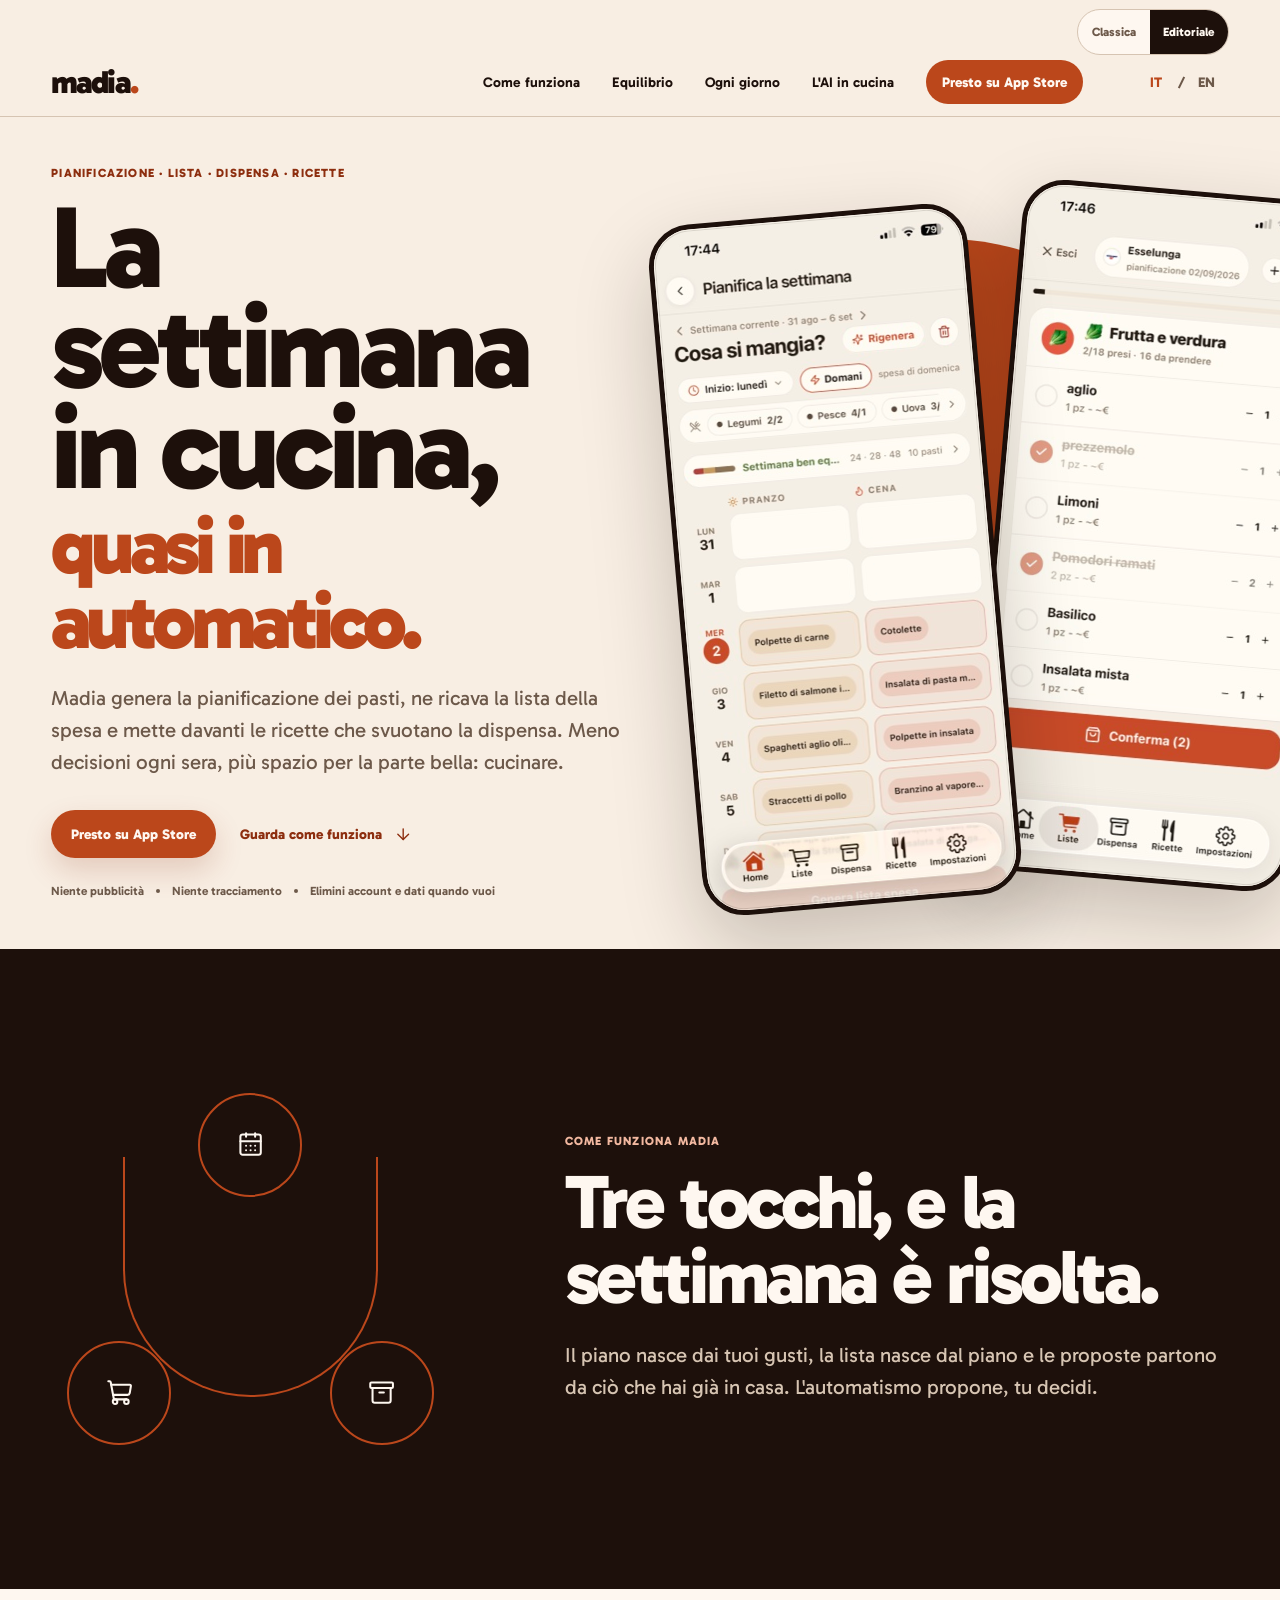
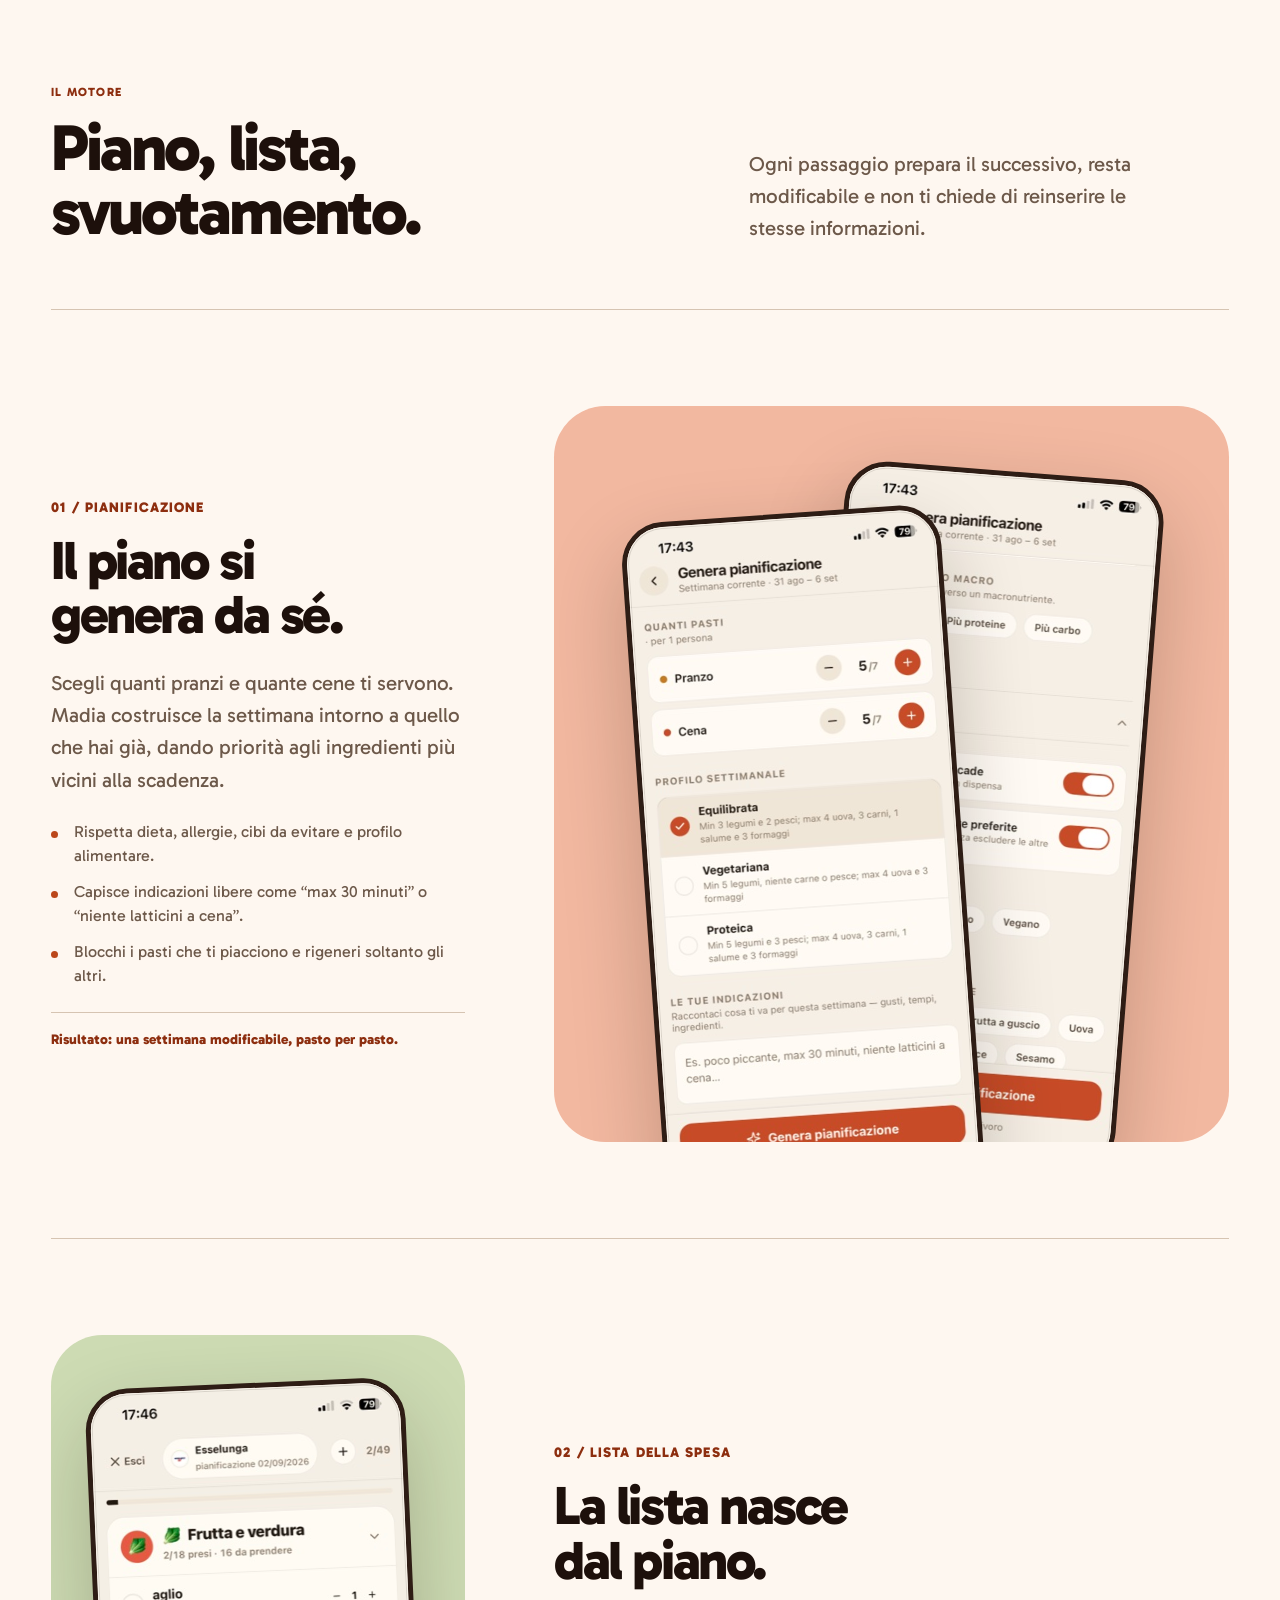
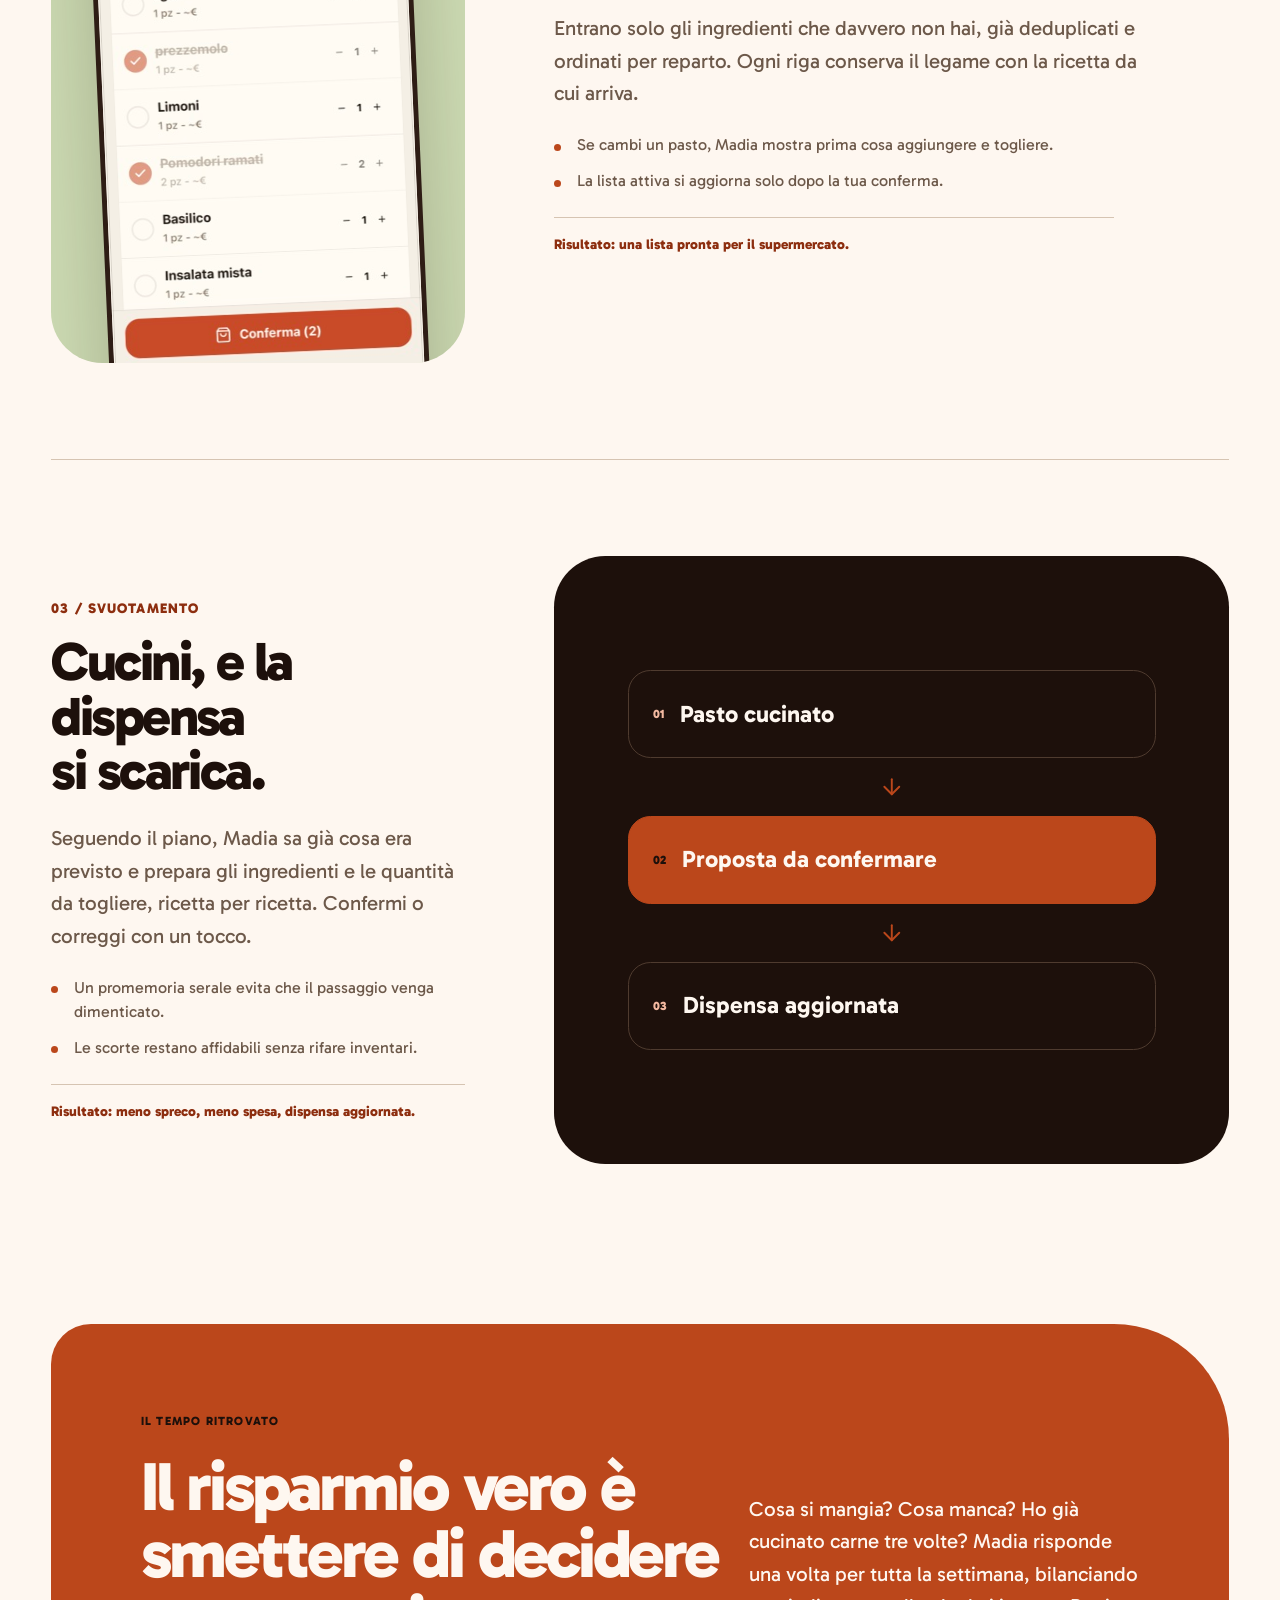
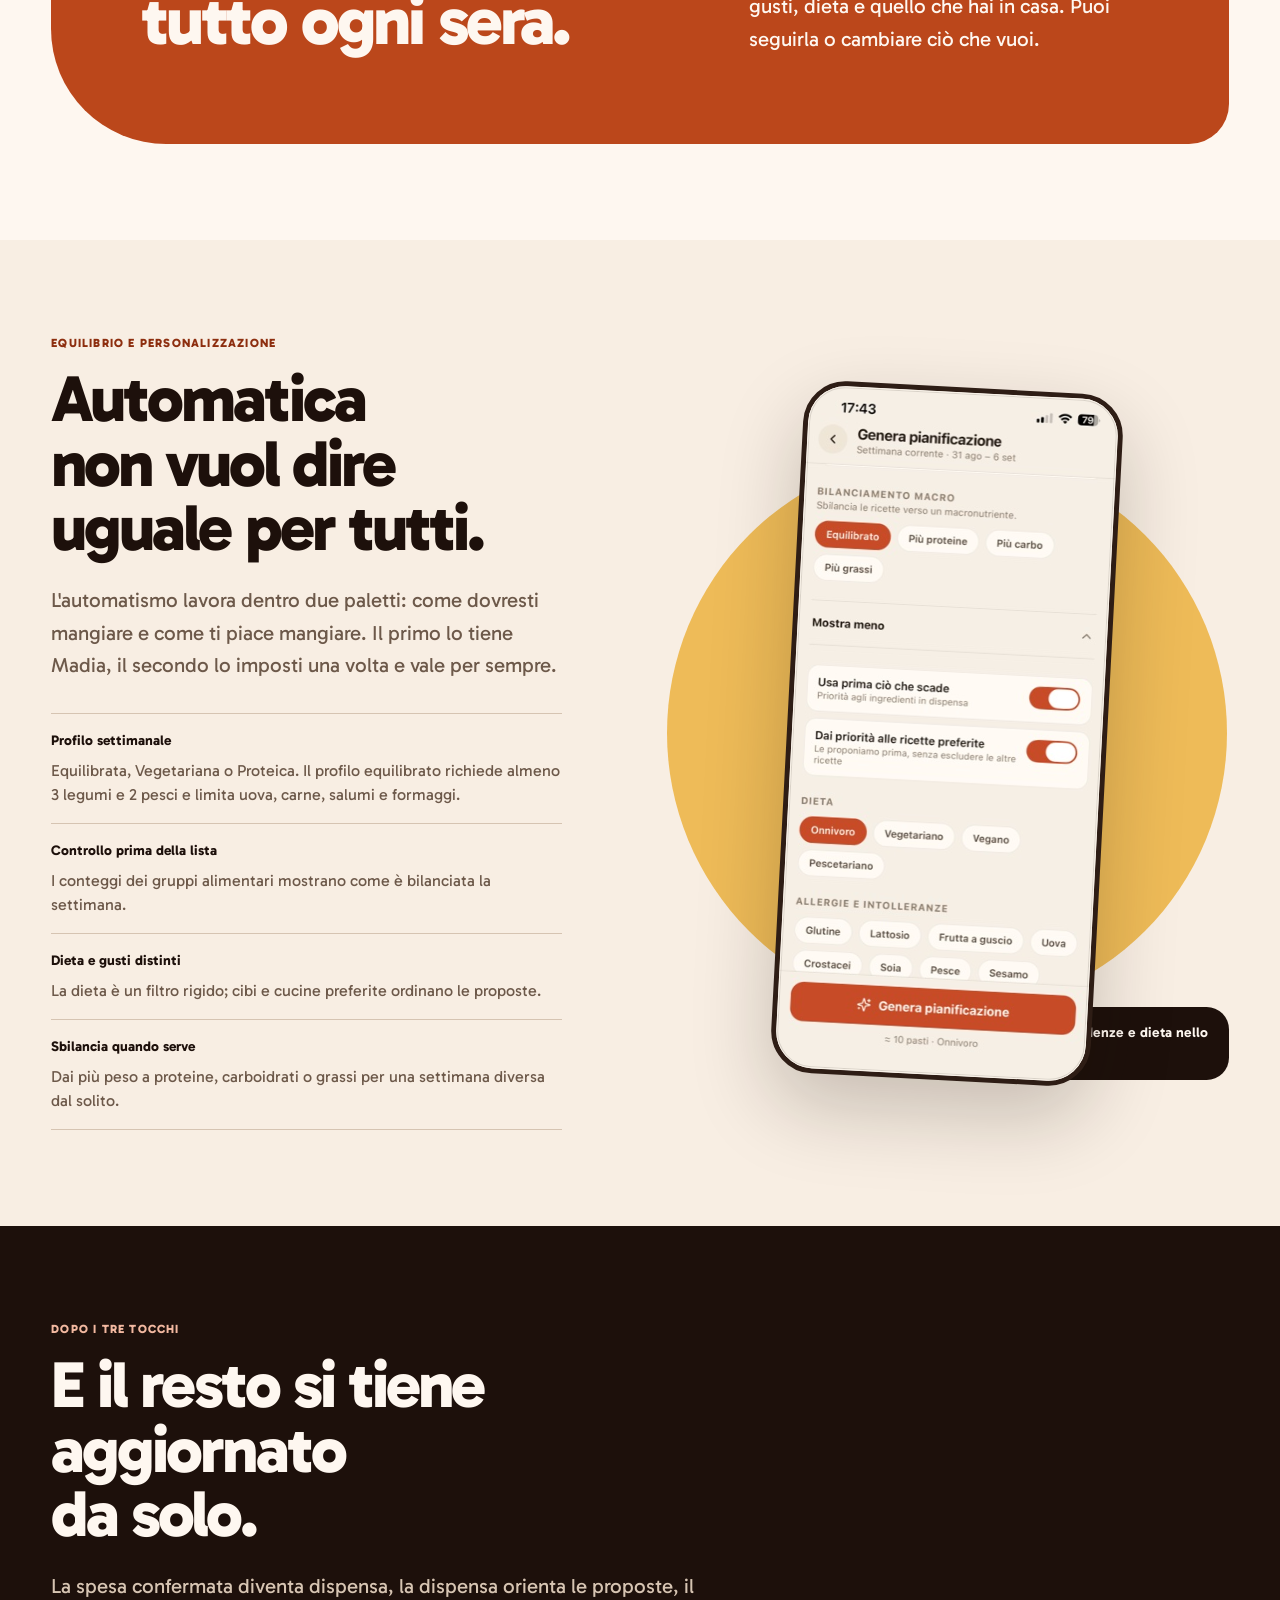
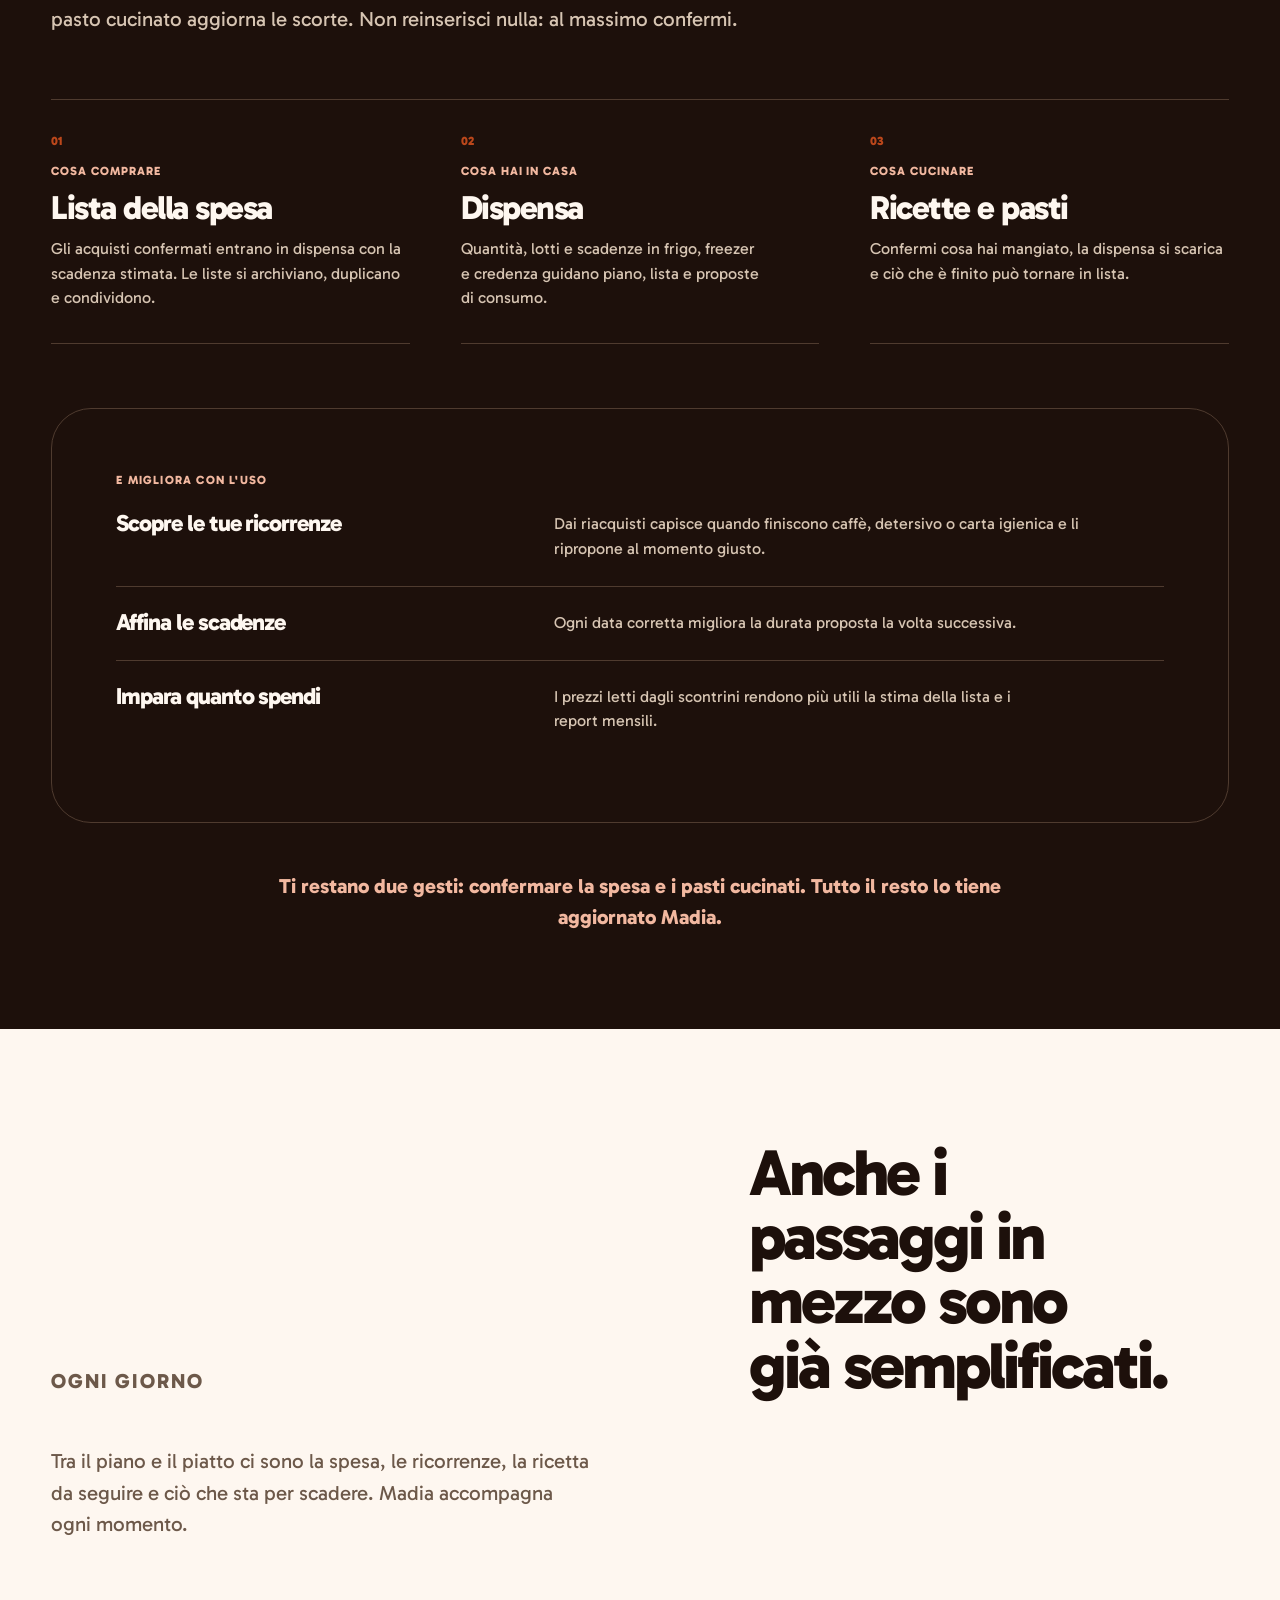
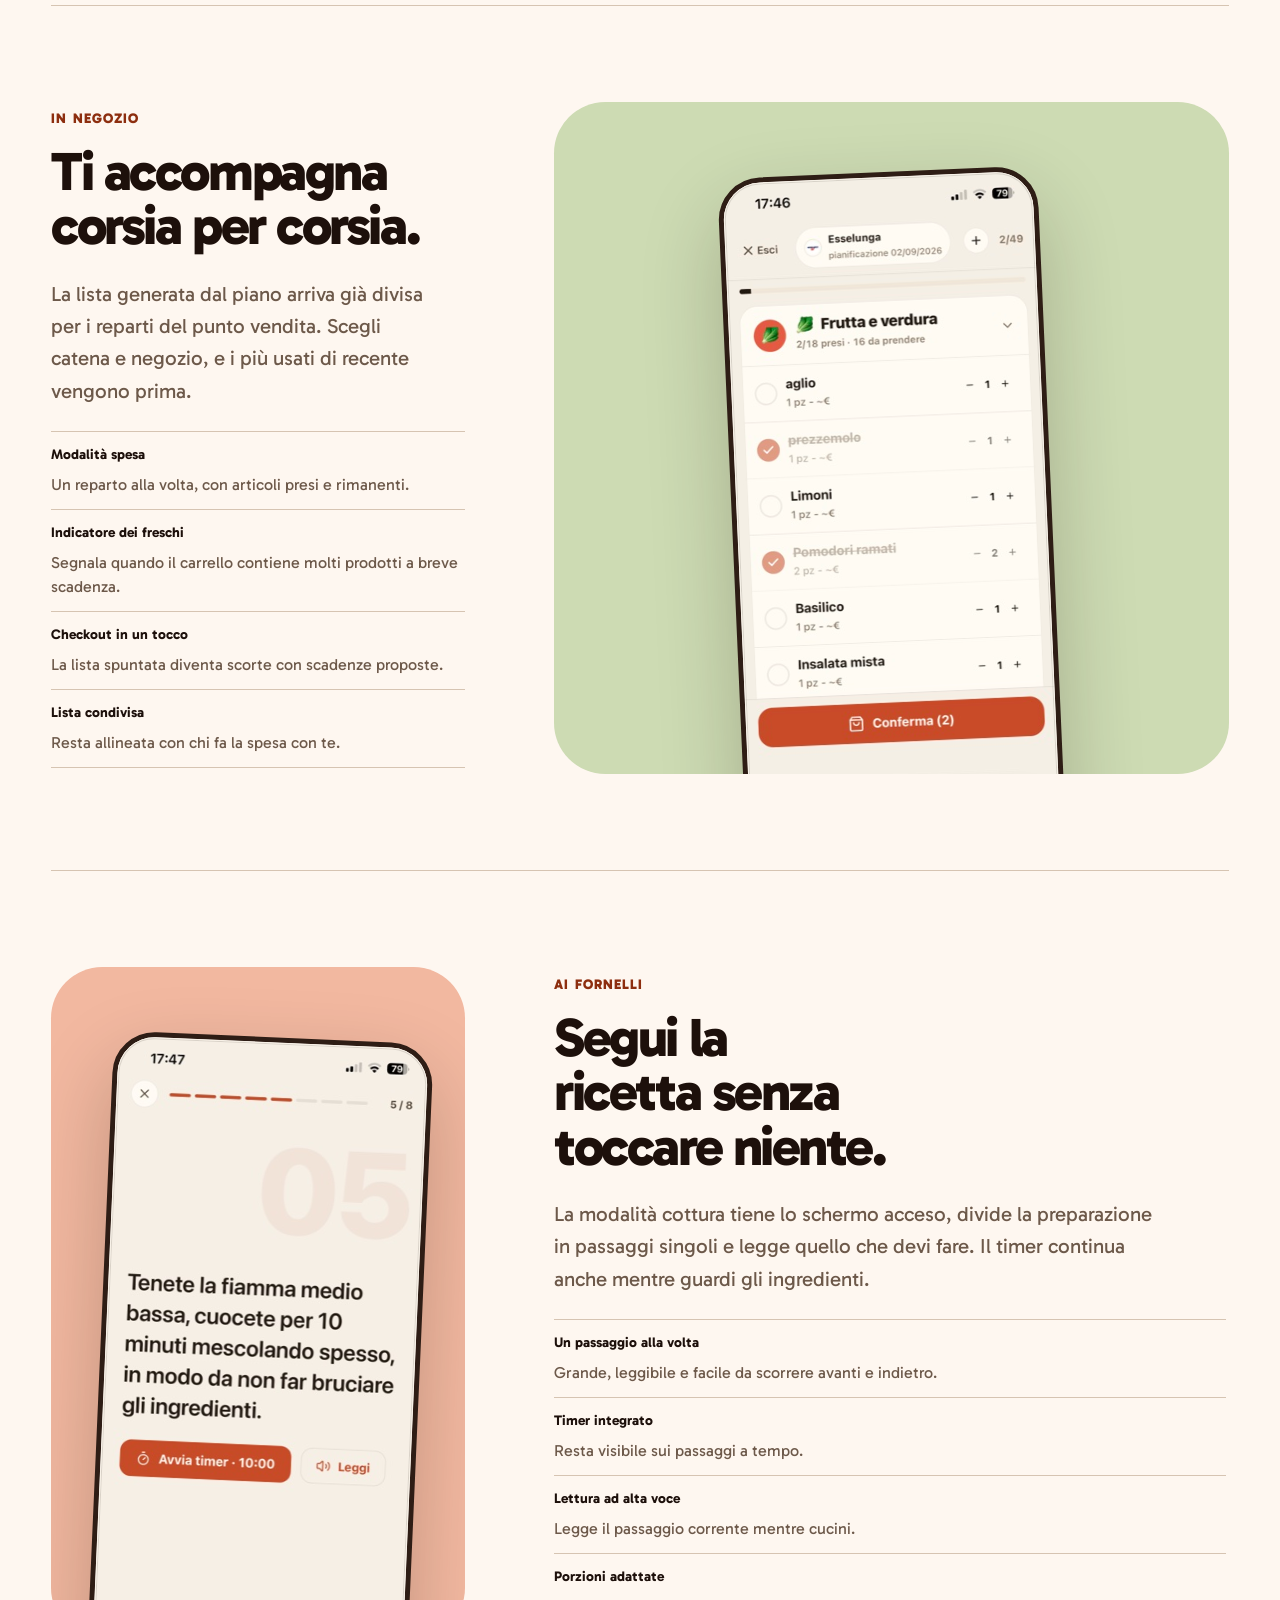
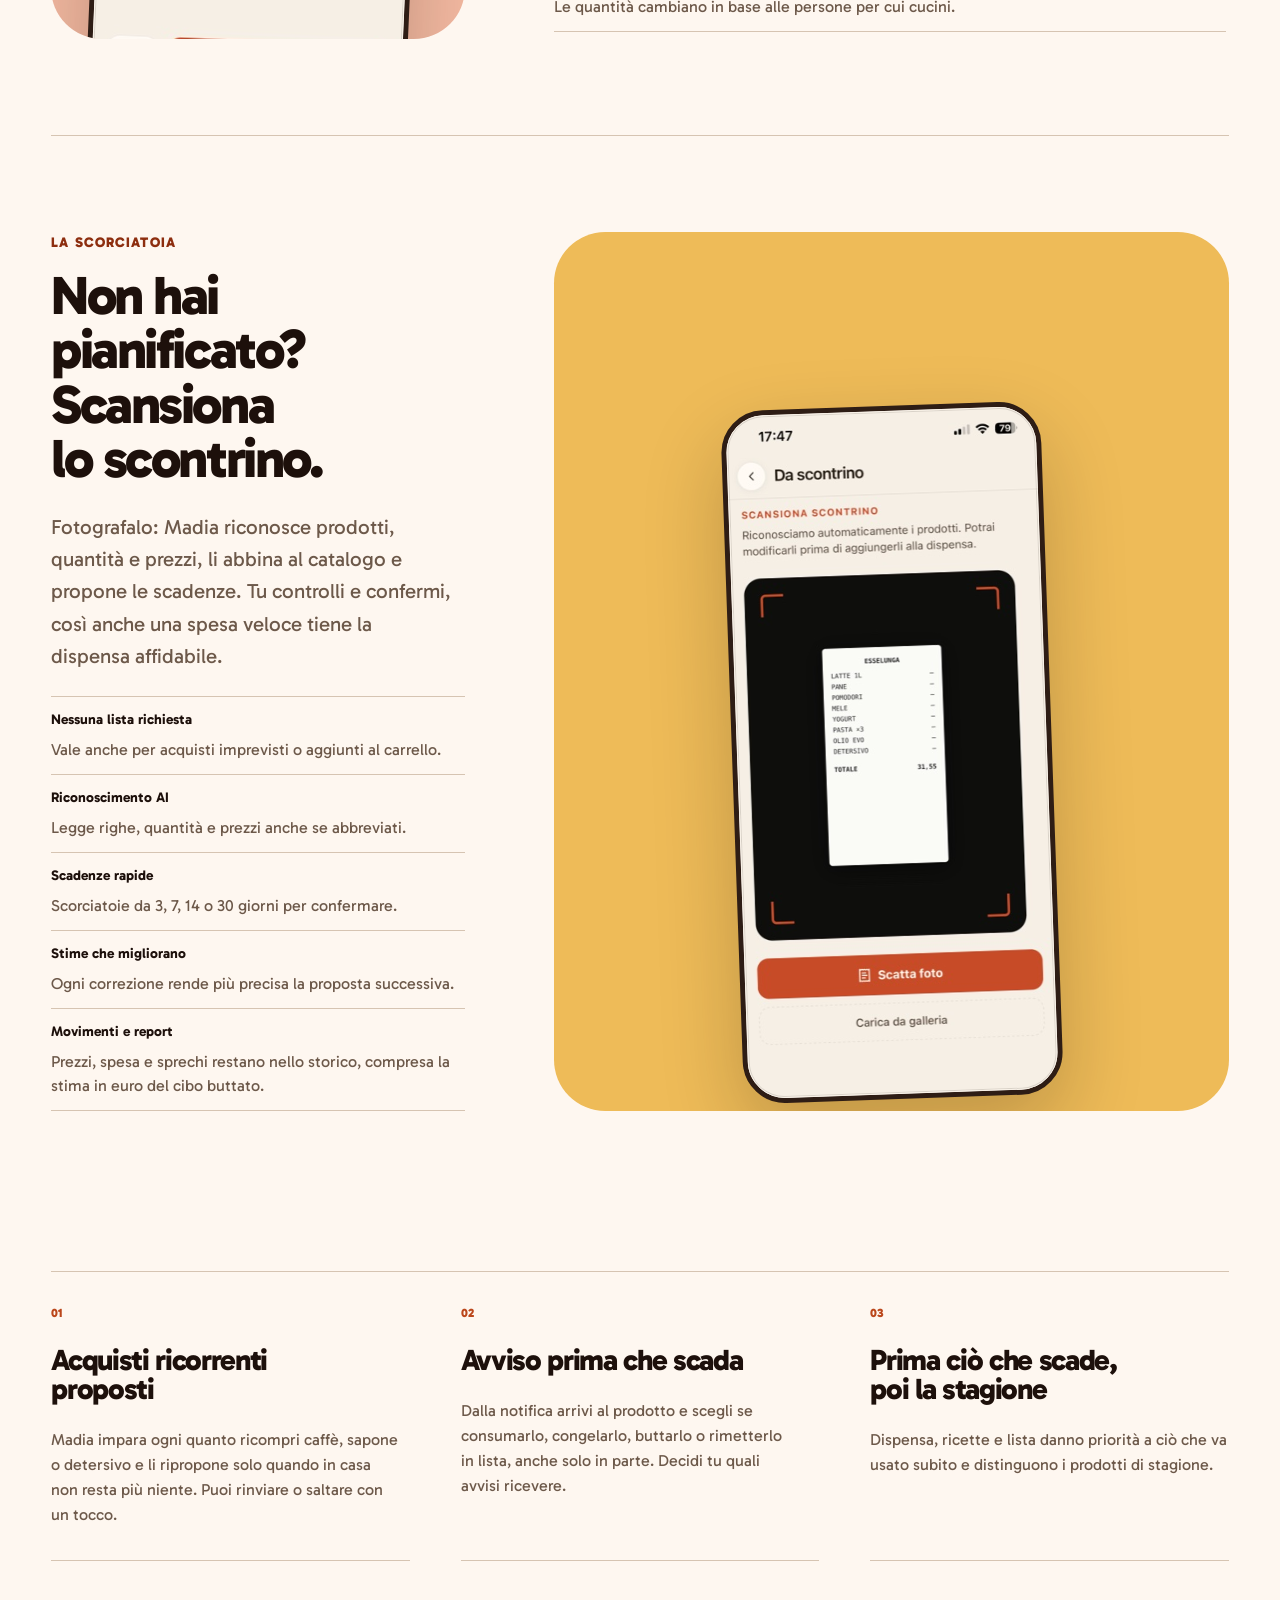
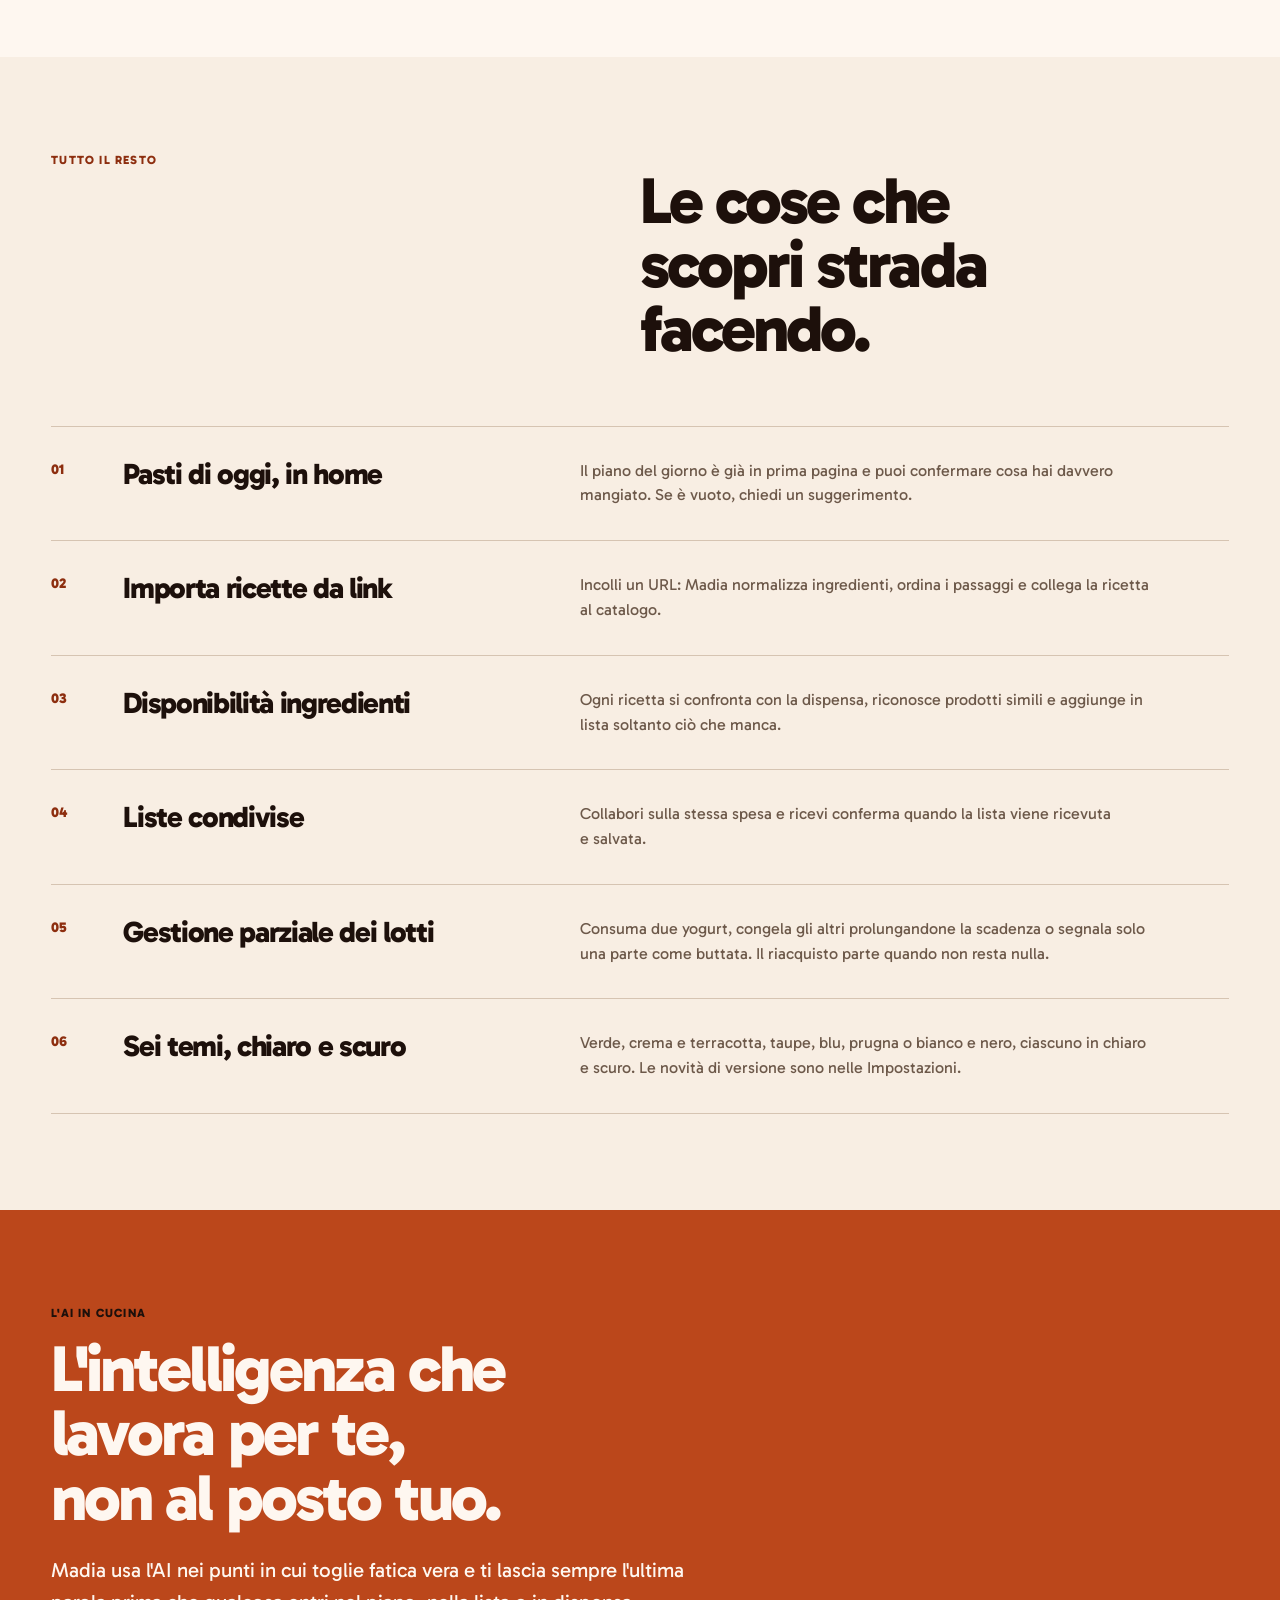
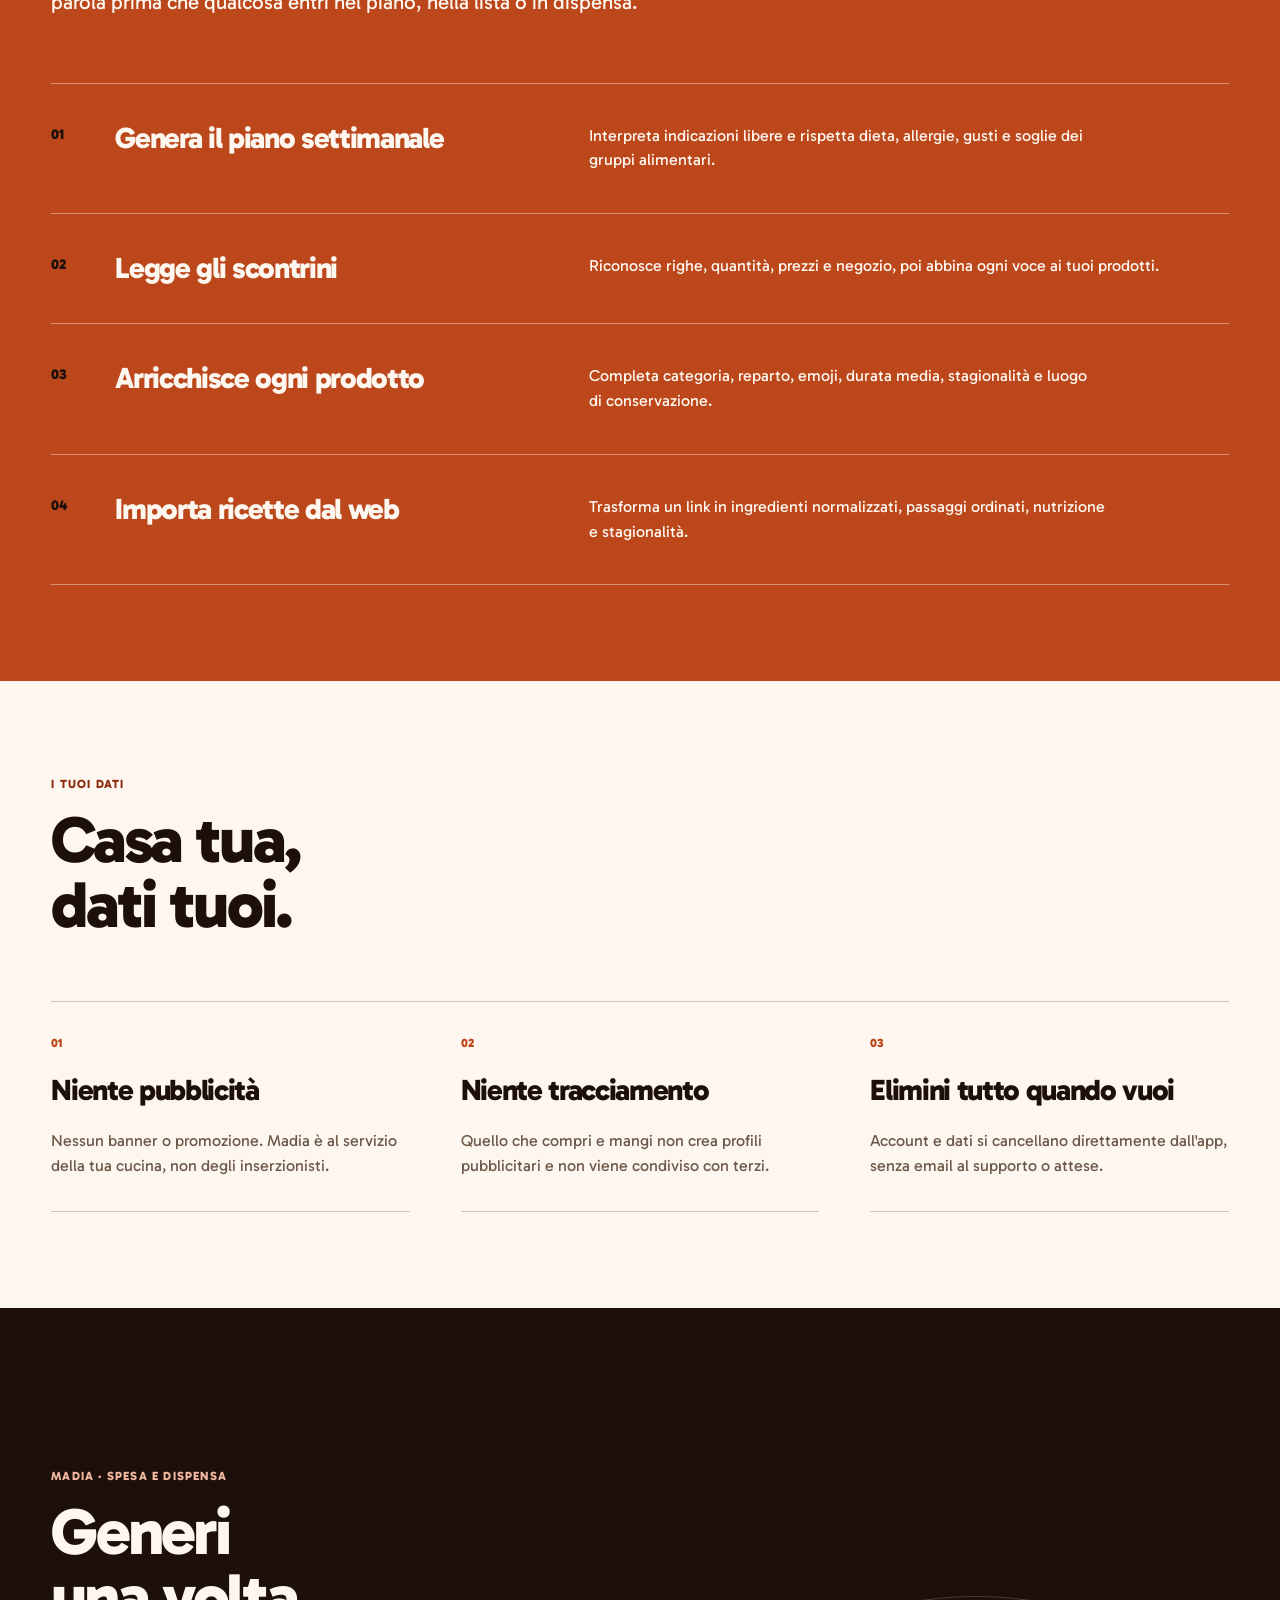
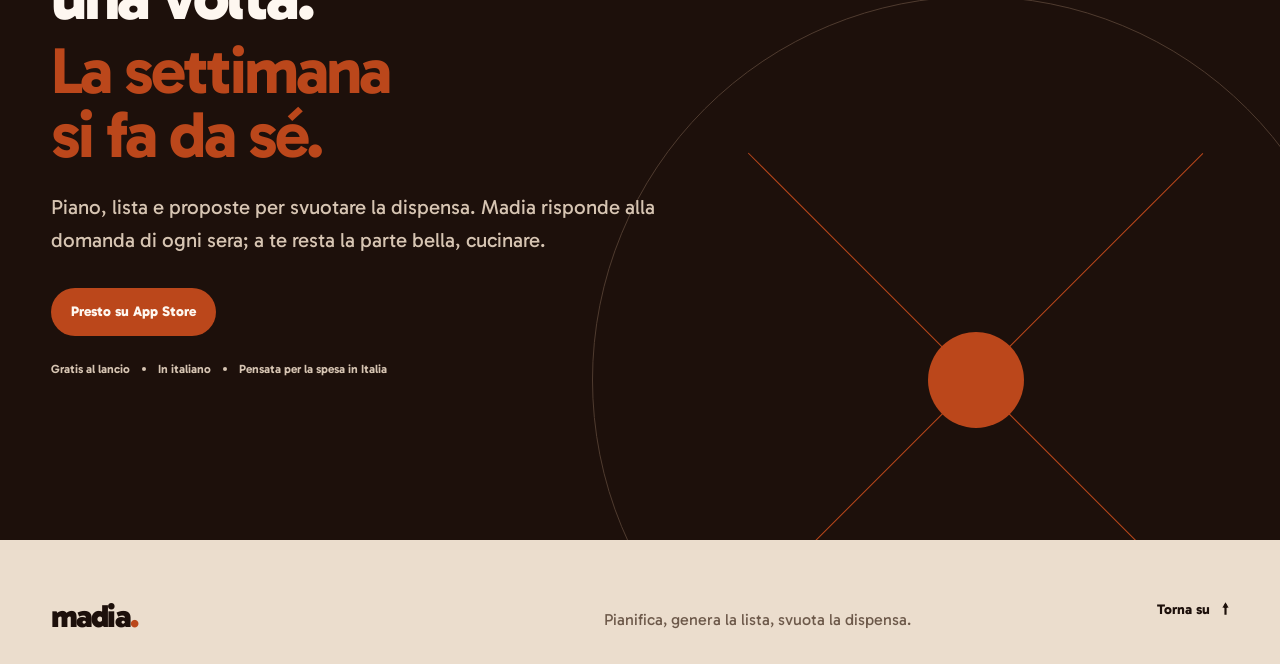
==== editoriale/index.html @ 7cb97c3c "Pagine privacy, supporto e termini Tre pagine di documento con lo stile della vetrina, collegate dal" ====
<!DOCTYPE html>
<html lang="it">
  <head>
    <meta charset="UTF-8">
    <meta
      name="viewport"
      content="width=device-width, initial-scale=1, viewport-fit=cover"
    >
    <meta
      name="description"
      content="Madia genera la pianificazione dei pasti, ne ricava la lista della spesa e aiuta a svuotare la dispensa."
    >
    <meta name="theme-color" content="#f3ede2">
    <title>Madia | La settimana in cucina, quasi in automatico</title>
    <link rel="icon" href="../favicon.svg" type="image/svg+xml">
    <link rel="apple-touch-icon" href="../img/apple-touch-icon.png">
    <link rel="canonical" href="https://sbalzerdavide.github.io/madia-web/editoriale/">
    <meta property="og:url" content="https://sbalzerdavide.github.io/madia-web/editoriale/">
    <meta property="og:image" content="https://sbalzerdavide.github.io/madia-web/img/og-cover.jpg">
    <meta property="og:type" content="website">
    <meta property="og:site_name" content="Madia">
    <meta property="og:locale" content="it_IT">
    <meta property="og:title" content="Madia | La settimana in cucina, quasi in automatico">
    <meta property="og:description" content="Madia genera la pianificazione dei pasti, ne ricava la lista della spesa e aiuta a svuotare la dispensa.">
    <meta property="og:image:width" content="1200">
    <meta property="og:image:height" content="630">
    <meta property="og:image:alt" content="La pianificazione settimanale di Madia con i pasti già proposti.">
    <meta name="twitter:card" content="summary_large_image">
    <meta name="twitter:image" content="https://sbalzerdavide.github.io/madia-web/img/og-cover.jpg">
    <style>

@font-face {
  font-family: "Gabarito Variable";
  font-style: normal;
  font-display: swap;
  font-weight: 400 900;
  src: url("../assets/gabarito-latin-ext-wght-normal.woff2") format("woff2-variations");
  unicode-range: U+0100-02BA,U+02BD-02C5,U+02C7-02CC,U+02CE-02D7,U+02DD-02FF,U+0304,U+0308,U+0329,U+1D00-1DBF,U+1E00-1E9F,U+1EF2-1EFF,U+2020,U+20A0-20AB,U+20AD-20C0,U+2113,U+2C60-2C7F,U+A720-A7FF;
}

@font-face {
  font-family: "Gabarito Variable";
  font-style: normal;
  font-display: swap;
  font-weight: 400 900;
  src: url("../assets/gabarito-latin-wght-normal.woff2") format("woff2-variations");
  unicode-range: U+0000-00FF,U+0131,U+0152-0153,U+02BB-02BC,U+02C6,U+02DA,U+02DC,U+0304,U+0308,U+0329,U+2000-206F,U+20AC,U+2122,U+2191,U+2193,U+2212,U+2215,U+FEFF,U+FFFD;
}

:root {
  color-scheme: light;

  --color-cream-0: oklch(98% 0.012 72);
  --color-cream-1: oklch(95.5% 0.019 72);
  --color-cream-2: oklch(90.5% 0.026 72);
  --color-cream-3: oklch(83% 0.032 67);
  --color-brown-1: oklch(48% 0.035 58);
  --color-brown-2: oklch(37% 0.035 52);
  --color-brown-3: oklch(25% 0.03 47);
  --color-espresso: oklch(19% 0.025 43);
  --color-terracotta-soft: oklch(83% 0.075 44);
  --color-terracotta: oklch(55% 0.16 39);
  --color-terracotta-dark: oklch(44% 0.135 37);
  --color-olive-soft: oklch(87% 0.055 123);
  --color-olive: oklch(52% 0.082 124);
  --color-honey: oklch(82% 0.13 82);

  --color-page: var(--color-cream-1);
  --color-surface: var(--color-cream-0);
  --color-text: var(--color-espresso);
  --color-text-soft: var(--color-brown-1);
  --color-line: var(--color-cream-3);
  --color-accent: var(--color-terracotta);
  --color-accent-ink: var(--color-cream-0);

  --font-brand: "Gabarito Variable", "Arial Rounded MT Bold", system-ui,
    sans-serif;

  --text-caption: 0.75rem;
  --text-small: 0.875rem;
  --text-body: 1rem;
  --text-lead: clamp(1.125rem, 1rem + 0.35vw, 1.35rem);
  --text-section: clamp(2.5rem, 1.7rem + 3vw, 5.5rem);
  --text-display: clamp(3.25rem, 2.1rem + 6.5vw, 8.75rem);

  --space-1: 0.25rem;
  --space-2: 0.5rem;
  --space-3: 0.75rem;
  --space-4: 1rem;
  --space-6: 1.5rem;
  --space-8: 2rem;
  --space-12: 3rem;
  --space-16: 4rem;
  --space-24: 6rem;
  --space-32: 8rem;

  --page-gutter: clamp(1.25rem, 4vw, 5.5rem);
  --page-max: 96rem;
  --copy-measure: 67ch;

  --radius-small: 0.75rem;
  --radius-medium: 1.4rem;
  --radius-large: 2.5rem;
  --radius-phone: 2.65rem;

  --shadow-phone: 0 2rem 5rem oklch(19% 0.025 43 / 0.22);
  --shadow-lifted: 0 1.2rem 3rem oklch(24% 0.03 47 / 0.12);

  --duration-fast: 140ms;
  --duration-state: 260ms;
  --duration-enter: 650ms;
  --ease-out-quart: cubic-bezier(0.25, 1, 0.5, 1);
  --ease-out-expo: cubic-bezier(0.16, 1, 0.3, 1);
}


*,
*::before,
*::after {
  box-sizing: border-box;
}

html {
  background: var(--color-page);
  color: var(--color-text);
  scroll-behavior: smooth;
}

body {
  margin: 0;
  min-width: 20rem;
  min-height: 100vh;
  overflow-x: hidden;
  background: var(--color-page);
  font-family: var(--font-brand);
  font-size: var(--text-body);
  font-kerning: normal;
  font-optical-sizing: auto;
  line-height: 1.5;
  text-rendering: optimizeLegibility;
  -webkit-font-smoothing: antialiased;
}

button,
a {
  color: inherit;
  font: inherit;
}

button {
  border: 0;
}

a {
  text-decoration-thickness: 0.08em;
  text-underline-offset: 0.2em;
}

a:focus-visible,
button:focus-visible {
  outline: 0.2rem solid var(--color-terracotta-dark);
  outline-offset: 0.25rem;
}

h1,
h2,
h3,
p {
  margin: 0;
}

h1,
h2,
h3 {
  font-weight: 800;
  letter-spacing: -0.045em;
  line-height: 0.98;
  text-wrap: balance;
}

p {
  text-wrap: pretty;
}

svg {
  display: block;
  width: 1em;
  height: 1em;
}

.skip-link {
  position: fixed;
  z-index: 100;
  top: var(--space-3);
  left: var(--space-3);
  padding: var(--space-3) var(--space-4);
  transform: translateY(-180%);
  border-radius: var(--radius-small);
  background: var(--color-espresso);
  color: var(--color-cream-0);
  font-weight: 700;
}

.skip-link:focus {
  transform: translateY(0);
}

.eyebrow {
  color: var(--color-terracotta-dark);
  font-size: var(--text-caption);
  font-weight: 800;
  letter-spacing: 0.1em;
  line-height: 1.25;
  text-transform: uppercase;
}

.eyebrow--light {
  color: var(--color-terracotta-soft);
}

.eyebrow--on-color {
  color: var(--color-espresso);
}

.reveal-ready .reveal {
  opacity: 0;
  transform: translateY(2rem);
  transition:
    opacity var(--duration-enter) var(--ease-out-expo),
    transform var(--duration-enter) var(--ease-out-expo);
}

.reveal-ready .reveal.is-visible {
  opacity: 1;
  transform: translateY(0);
}

@media (prefers-reduced-motion: reduce) {
  html {
    scroll-behavior: auto;
  }

  *,
  *::before,
  *::after {
    animation-duration: 0.01ms !important;
    animation-iteration-count: 1 !important;
    scroll-behavior: auto !important;
    transition-duration: 0.01ms !important;
  }
}


.site-header {
  position: relative;
  z-index: 20;
  display: grid;
  grid-template-areas:
    "brand locale"
    "nav nav";
  grid-template-columns: 1fr auto;
  align-items: center;
  gap: var(--space-3);
  min-height: 7rem;
  padding: max(var(--space-3), env(safe-area-inset-top)) var(--page-gutter)
    var(--space-3);
  border-bottom: 1px solid var(--color-line);
  background: var(--color-page);
}

.wordmark {
  justify-self: start;
  color: var(--color-text);
  font-size: 1.6rem;
  font-weight: 900;
  letter-spacing: -0.06em;
  line-height: 1;
  text-decoration: none;
}

.site-header .wordmark {
  grid-area: brand;
}

.wordmark span {
  color: var(--color-accent);
}

.site-nav {
  grid-area: nav;
  display: flex;
  align-items: center;
  gap: clamp(1rem, 3vw, 2rem);
  overflow-x: auto;
  padding-bottom: var(--space-1);
  scrollbar-width: none;
  white-space: nowrap;
}

.site-nav::-webkit-scrollbar {
  display: none;
}

.site-nav a {
  display: inline-flex;
  flex: 0 0 auto;
  min-height: 2.75rem;
  align-items: center;
  font-size: var(--text-small);
  font-weight: 650;
  text-decoration: none;
}

.site-nav a:hover {
  color: var(--color-terracotta-dark);
}

.site-nav .header-cta {
  min-height: 2.75rem;
  padding: 0 var(--space-4);
  border-radius: 999px;
  background: var(--color-accent);
  color: var(--color-accent-ink);
  font-weight: 800;
}

.site-nav .header-cta:hover {
  background: var(--color-terracotta-dark);
  color: var(--color-accent-ink);
}

.locale-switch {
  grid-area: locale;
  display: flex;
  align-items: center;
  justify-self: end;
  color: var(--color-text-soft);
  font-size: var(--text-small);
  font-weight: 750;
}

.locale-switch__option {
  display: grid;
  min-width: 2.75rem;
  min-height: 2.75rem;
  place-items: center;
  padding: 0;
  background: transparent;
  color: inherit;
  cursor: pointer;
  transition: color var(--duration-fast) var(--ease-out-quart);
}

.locale-switch__option[aria-pressed="true"] {
  color: var(--color-accent);
}

.hero {
  position: relative;
  display: grid;
  min-height: calc(100svh - 7rem);
  overflow: clip;
  padding: clamp(3.5rem, 9vw, 7rem) var(--page-gutter) var(--space-16);
}

.hero__copy {
  position: relative;
  z-index: 3;
  align-self: center;
}

.hero h1 {
  display: grid;
  max-width: 10ch;
  margin-top: var(--space-4);
  font-size: var(--text-display);
  line-height: 0.86;
}

.hero h1 strong {
  margin-top: 0.14em;
  color: var(--color-accent);
  font-size: 0.67em;
  font-weight: 860;
  line-height: 0.96;
}

.hero__body {
  max-width: 39rem;
  margin-top: var(--space-6);
  color: var(--color-text-soft);
  font-size: var(--text-lead);
  line-height: 1.55;
}

.hero__actions {
  display: flex;
  flex-wrap: wrap;
  align-items: center;
  gap: var(--space-4) var(--space-6);
  margin-top: var(--space-8);
}

.primary-cta,
.launch-status {
  display: inline-flex;
  min-height: 3rem;
  align-items: center;
  justify-content: center;
  padding: 0.75rem 1.25rem;
  border-radius: 999px;
  background: var(--color-accent);
  color: var(--color-accent-ink);
  font-size: var(--text-small);
  font-weight: 800;
  text-decoration: none;
}

.primary-cta {
  box-shadow: 0 0.8rem 1.8rem oklch(44% 0.135 37 / 0.18);
  transition:
    background var(--duration-fast) var(--ease-out-quart),
    transform var(--duration-state) var(--ease-out-quart);
}

.primary-cta:hover {
  background: var(--color-terracotta-dark);
  transform: translateY(-0.12rem);
}

.scroll-cue {
  display: inline-flex;
  min-height: 2.75rem;
  align-items: center;
  gap: var(--space-3);
  color: var(--color-terracotta-dark);
  font-size: var(--text-small);
  font-weight: 750;
  text-decoration: none;
}

.scroll-cue svg {
  width: 1.15rem;
  height: 1.15rem;
  transition: transform var(--duration-state) var(--ease-out-quart);
}

.scroll-cue:hover svg {
  transform: translateY(0.25rem);
}

.trust-line,
.launch-notes {
  display: flex;
  flex-wrap: wrap;
  align-items: center;
  gap: var(--space-2) var(--space-3);
  max-width: 41rem;
  margin-top: var(--space-6);
  color: var(--color-text-soft);
  font-size: var(--text-caption);
  font-weight: 650;
}

.trust-line i,
.launch-notes i {
  width: 0.25rem;
  height: 0.25rem;
  border-radius: 50%;
  background: currentcolor;
}

.hero__visual {
  position: relative;
  min-height: 30rem;
  margin-top: var(--space-8);
}

.hero__sun {
  position: absolute;
  top: 4%;
  left: 20%;
  width: clamp(20rem, 82vw, 37rem);
  aspect-ratio: 1;
  border-radius: 50%;
  background: var(--color-accent);
}

.hero__devices {
  position: absolute;
  inset: 0;
  transform: translate3d(var(--shift-x, 0), var(--shift-y, 0), 0);
  transition: transform 700ms var(--ease-out-expo);
}

.hero__devices.is-moving {
  will-change: transform;
}

.bridge {
  display: grid;
  gap: var(--space-12);
  padding: var(--space-24) var(--page-gutter);
  background: var(--color-espresso);
  color: var(--color-cream-0);
}

.bridge__diagram {
  position: relative;
  min-height: 16rem;
  max-width: 25rem;
}

.bridge__node {
  position: absolute;
  z-index: 2;
  display: grid;
  width: 5rem;
  aspect-ratio: 1;
  place-items: center;
  border: 0.18rem solid var(--color-accent);
  border-radius: 50%;
  background: var(--color-espresso);
  color: var(--color-cream-0);
  font-size: 1.7rem;
}

.bridge__node--plan {
  top: 0;
  left: calc(50% - 2.5rem);
}

.bridge__node--shop {
  bottom: 0;
  left: 4%;
}

.bridge__node--pantry {
  right: 4%;
  bottom: 0;
}

.bridge__path {
  position: absolute;
  bottom: 2.35rem;
  left: 18%;
  width: 64%;
  height: 11rem;
  border: 0.18rem solid var(--color-accent);
  border-top: 0;
  border-radius: 0 0 10rem 10rem;
}

.bridge__path--b {
  bottom: 3.9rem;
  left: 29%;
  width: 42%;
  height: 11rem;
  border-width: 0.18rem 0 0;
  border-radius: 50%;
  transform: rotate(90deg);
}

.bridge__copy {
  max-width: 45rem;
}

.bridge h2 {
  margin-top: var(--space-4);
  font-size: clamp(2.7rem, 1.9rem + 3.6vw, 5.8rem);
}

.bridge__copy > p:last-child {
  max-width: 43rem;
  margin-top: var(--space-6);
  color: var(--color-cream-3);
  font-size: var(--text-lead);
  line-height: 1.6;
}

.flow {
  padding: var(--space-24) var(--page-gutter) var(--space-16);
  background: var(--color-surface);
}

.flow__header,
.everyday__header {
  display: grid;
  gap: var(--space-6);
  max-width: var(--page-max);
  margin: 0 auto var(--space-16);
}

.flow__header h2,
.features__header h2,
.everyday__header h2,
.privacy__header h2 {
  max-width: 12ch;
  margin-top: var(--space-4);
  font-size: var(--text-section);
}

.flow__header > p,
.everyday__header > p {
  max-width: 37rem;
  color: var(--color-text-soft);
  font-size: var(--text-lead);
  line-height: 1.55;
}

.flow-step {
  display: grid;
  gap: var(--space-8);
  max-width: var(--page-max);
  margin: 0 auto;
  padding: var(--space-16) 0;
  border-top: 1px solid var(--color-line);
}

.flow-step__copy {
  align-self: center;
}

.flow-step__number {
  color: var(--color-terracotta-dark);
  font-size: var(--text-small);
  font-weight: 850;
  letter-spacing: 0.08em;
  text-transform: uppercase;
}

.flow-step__copy h3,
.daily-moment__copy h3 {
  max-width: 13ch;
  margin-top: var(--space-4);
  font-size: clamp(2.25rem, 1.8rem + 2vw, 4.5rem);
  line-height: 1;
}

.flow-step__copy > p:not(.flow-step__number, .flow-step__outcome),
.daily-moment__copy > p:not(.flow-step__number) {
  max-width: 38rem;
  margin-top: var(--space-6);
  color: var(--color-text-soft);
  font-size: var(--text-lead);
  line-height: 1.58;
}

.flow-step__details {
  display: grid;
  gap: var(--space-3);
  max-width: 36rem;
  margin: var(--space-6) 0 0;
  padding: 0;
  list-style: none;
}

.flow-step__details li {
  position: relative;
  padding-left: 1.4rem;
  color: var(--color-text-soft);
  line-height: 1.5;
}

.flow-step__details li::before {
  position: absolute;
  top: 0.65em;
  left: 0;
  width: 0.45rem;
  height: 0.45rem;
  border-radius: 50%;
  background: var(--color-accent);
  content: "";
}

.flow-step__outcome {
  max-width: 35rem;
  margin-top: var(--space-6);
  padding-top: var(--space-4);
  border-top: 1px solid var(--color-line);
  color: var(--color-terracotta-dark);
  font-size: var(--text-small);
  font-weight: 800;
}

.product-stage {
  display: grid;
  min-height: 29rem;
  place-items: center;
  overflow: hidden;
  padding: var(--space-8) var(--space-4);
  border-radius: clamp(1.5rem, 4vw, 7rem);
}

.product-stage--plan,
.product-stage--cooking {
  background: var(--color-terracotta-soft);
}

.product-stage--shop {
  background: var(--color-olive-soft);
}

.product-stage--receipt {
  background: var(--color-honey);
}

.product-stage--deduction {
  background: var(--color-espresso);
}

.deduction-flow {
  display: grid;
  justify-items: center;
  gap: var(--space-4);
  width: min(100%, 33rem);
  color: var(--color-cream-0);
}

.deduction-flow > svg {
  width: 1.6rem;
  height: 1.6rem;
  color: var(--color-accent);
}

.deduction-flow__node {
  display: grid;
  grid-template-columns: auto 1fr;
  align-items: center;
  gap: var(--space-4);
  width: 100%;
  min-height: 5.5rem;
  padding: var(--space-4) var(--space-6);
  border: 1px solid var(--color-brown-2);
  border-radius: var(--radius-medium);
  color: var(--color-cream-0);
}

.deduction-flow__node span {
  color: var(--color-terracotta-soft);
  font-size: var(--text-caption);
  font-weight: 850;
}

.deduction-flow__node b {
  font-size: clamp(1.15rem, 1rem + 0.6vw, 1.55rem);
}

.deduction-flow__node--accent {
  border-color: var(--color-accent);
  background: var(--color-accent);
}

.deduction-flow__node--accent span {
  color: var(--color-espresso);
}

.decision-callout {
  display: grid;
  gap: var(--space-6);
  max-width: var(--page-max);
  margin: var(--space-16) auto var(--space-8);
  padding: clamp(2rem, 7vw, 6rem);
  border-radius: var(--radius-large) clamp(3rem, 9vw, 9rem);
  background: var(--color-accent);
  color: var(--color-accent-ink);
}

.decision-callout .eyebrow {
  color: var(--color-espresso);
}

.decision-callout h3 {
  max-width: 17ch;
  font-size: clamp(2.3rem, 1.5rem + 3.5vw, 5.5rem);
}

.decision-callout > p:last-child {
  max-width: 42rem;
  color: var(--color-cream-0);
  font-size: var(--text-lead);
  line-height: 1.58;
}

.balance {
  display: grid;
  gap: var(--space-12);
  overflow: hidden;
  padding: var(--space-24) var(--page-gutter);
  background: var(--color-page);
}

.balance__copy {
  align-self: center;
}

.balance h2 {
  max-width: 12ch;
  margin-top: var(--space-4);
  font-size: var(--text-section);
}

.section-lead {
  max-width: 39rem;
  margin-top: var(--space-6);
  color: var(--color-text-soft);
  font-size: var(--text-lead);
  line-height: 1.58;
}

.proof-list {
  display: grid;
  gap: 0;
  max-width: 42rem;
  margin: var(--space-8) 0 0;
  padding: 0;
  border-top: 1px solid var(--color-line);
  list-style: none;
}

.proof-list li {
  display: grid;
  gap: var(--space-2);
  padding: var(--space-4) 0;
  border-bottom: 1px solid var(--color-line);
}

.proof-list b {
  color: var(--color-text);
  font-size: var(--text-small);
}

.proof-list span {
  color: var(--color-text-soft);
  line-height: 1.5;
}

.balance__visual {
  position: relative;
  display: grid;
  min-height: 42rem;
  place-items: center;
}

.balance__shape {
  position: absolute;
  width: min(90vw, 35rem);
  aspect-ratio: 1;
  border-radius: 50%;
  background: var(--color-honey);
}

.image-caption {
  position: absolute;
  right: 0;
  bottom: 0;
  max-width: 19rem;
  padding: var(--space-4);
  border-radius: var(--radius-medium);
  background: var(--color-espresso);
  color: var(--color-cream-0);
  font-size: var(--text-small);
  font-weight: 650;
  line-height: 1.45;
}

.loop {
  padding: var(--space-24) var(--page-gutter);
  background: var(--color-espresso);
  color: var(--color-cream-0);
}

.loop__header,
.ai-band__header {
  max-width: var(--page-max);
  margin: 0 auto var(--space-16);
}

.loop__header h2,
.ai-band__header h2 {
  max-width: 13ch;
  margin-top: var(--space-4);
  font-size: var(--text-section);
}

.loop__header > p:last-child,
.ai-band__header > p:last-child {
  max-width: 43rem;
  margin-top: var(--space-6);
  color: var(--color-cream-3);
  font-size: var(--text-lead);
  line-height: 1.58;
}

.loop__track {
  max-width: var(--page-max);
  margin: 0 auto;
  border-top: 1px solid var(--color-brown-2);
}

.loop__step {
  display: grid;
  gap: var(--space-3);
  padding: var(--space-8) 0;
  border-bottom: 1px solid var(--color-brown-2);
}

.loop__step > span,
.daily-extra > span,
.privacy__statements article > span {
  color: var(--color-accent);
  font-size: var(--text-caption);
  font-weight: 850;
}

.loop__role {
  color: var(--color-terracotta-soft);
  font-size: var(--text-caption);
  font-weight: 800;
  letter-spacing: 0.08em;
  text-transform: uppercase;
}

.loop__step h3 {
  font-size: clamp(1.55rem, 1.3rem + 1vw, 2.4rem);
}

.loop__step > p:last-child {
  max-width: 32rem;
  color: var(--color-cream-3);
  line-height: 1.55;
}

.learning-ledger {
  max-width: var(--page-max);
  margin: var(--space-16) auto 0;
  padding: clamp(1.5rem, 5vw, 4rem);
  border: 1px solid var(--color-brown-2);
  border-radius: var(--radius-large);
}

.learning-row {
  display: grid;
  gap: var(--space-3);
  padding: var(--space-6) 0;
  border-bottom: 1px solid var(--color-brown-2);
}

.learning-row:last-child {
  border-bottom: 0;
}

.learning-row h3 {
  font-size: clamp(1.2rem, 1.1rem + 0.45vw, 1.55rem);
}

.learning-row p {
  max-width: 35rem;
  color: var(--color-cream-3);
  line-height: 1.55;
}

.loop__closing {
  max-width: 46rem;
  margin: var(--space-12) auto 0;
  color: var(--color-terracotta-soft);
  font-size: var(--text-lead);
  font-weight: 750;
  line-height: 1.5;
  text-align: center;
}

.everyday {
  padding: var(--space-24) var(--page-gutter);
  background: var(--color-surface);
}

.daily-moment {
  display: grid;
  gap: var(--space-8);
  max-width: var(--page-max);
  margin: 0 auto;
  padding: var(--space-16) 0;
  border-top: 1px solid var(--color-line);
}

.daily-moment__copy {
  align-self: center;
}

.proof-list--compact {
  margin-top: var(--space-6);
}

.proof-list--compact li {
  padding: var(--space-3) 0;
}

.daily-moment__visual {
  min-height: 35rem;
}

.daily-extras {
  max-width: var(--page-max);
  margin: var(--space-16) auto 0;
  border-top: 1px solid var(--color-line);
}

.daily-extra {
  display: grid;
  gap: var(--space-3);
  padding: var(--space-8) 0;
  border-bottom: 1px solid var(--color-line);
}

.daily-extra h3 {
  max-width: 18ch;
  font-size: clamp(1.45rem, 1.25rem + 0.75vw, 2rem);
}

.daily-extra p {
  max-width: 34rem;
  color: var(--color-text-soft);
  line-height: 1.55;
}

.features {
  padding: var(--space-24) var(--page-gutter);
  background: var(--color-page);
}

.features__header {
  max-width: var(--page-max);
  margin: 0 auto var(--space-16);
}

.feature-list {
  max-width: var(--page-max);
  margin: 0 auto;
  padding: 0;
  list-style: none;
}

.feature-row {
  display: grid;
  grid-template-columns: 2.2rem 1fr;
  gap: var(--space-3) var(--space-4);
  padding: var(--space-8) 0;
  border-top: 1px solid var(--color-line);
}

.feature-row:last-child {
  border-bottom: 1px solid var(--color-line);
}

.feature-row > span {
  color: var(--color-terracotta-dark);
  font-size: var(--text-small);
  font-weight: 850;
}

.feature-row h3 {
  font-size: clamp(1.45rem, 1.25rem + 0.75vw, 2rem);
  line-height: 1.08;
}

.feature-row p {
  grid-column: 2;
  max-width: 36rem;
  color: var(--color-text-soft);
  line-height: 1.55;
}

.ai-band {
  padding: var(--space-24) var(--page-gutter);
  background: var(--color-accent);
  color: var(--color-accent-ink);
}

.ai-band__header > p:last-child {
  color: var(--color-cream-0);
}

.ai-ledger {
  max-width: var(--page-max);
  margin: 0 auto;
  padding: 0;
  border-top: 1px solid oklch(98% 0.012 72 / 0.4);
  list-style: none;
}

.ai-ledger li {
  display: grid;
  grid-template-columns: 2.5rem 1fr;
  gap: var(--space-4);
  padding: var(--space-8) 0;
  border-bottom: 1px solid oklch(98% 0.012 72 / 0.4);
}

.ai-ledger li > span {
  color: var(--color-espresso);
  font-size: var(--text-small);
  font-weight: 850;
}

.ai-ledger h3 {
  font-size: clamp(1.45rem, 1.25rem + 0.75vw, 2.1rem);
}

.ai-ledger p {
  max-width: 38rem;
  margin-top: var(--space-3);
  color: var(--color-cream-0);
  line-height: 1.55;
}

.privacy {
  padding: var(--space-24) var(--page-gutter);
  background: var(--color-surface);
}

.privacy__header {
  max-width: var(--page-max);
  margin: 0 auto var(--space-16);
}

.privacy__statements {
  max-width: var(--page-max);
  margin: 0 auto;
  border-top: 1px solid var(--color-line);
}

.privacy__statements article {
  display: grid;
  gap: var(--space-3);
  padding: var(--space-8) 0;
  border-bottom: 1px solid var(--color-line);
}

.privacy__statements h3 {
  font-size: clamp(1.45rem, 1.25rem + 0.75vw, 2rem);
}

.privacy__statements p {
  max-width: 33rem;
  color: var(--color-text-soft);
  line-height: 1.55;
}

.closing {
  position: relative;
  display: grid;
  min-height: 48rem;
  overflow: hidden;
  padding: var(--space-24) var(--page-gutter);
  background: var(--color-espresso);
  color: var(--color-cream-0);
}

.closing__copy {
  position: relative;
  z-index: 2;
  align-self: center;
}

.closing h2 {
  display: grid;
  max-width: 11ch;
  margin-top: var(--space-4);
  font-size: var(--text-section);
}

.closing h2 strong {
  margin-top: 0.15em;
  color: var(--color-accent);
}

.closing__copy > p:not(.eyebrow, .launch-notes) {
  max-width: 39rem;
  margin-top: var(--space-6);
  color: var(--color-cream-3);
  font-size: var(--text-lead);
  line-height: 1.58;
}

.launch-status {
  margin-top: var(--space-8);
}

.launch-notes {
  color: var(--color-cream-3);
}

.closing__mark {
  position: absolute;
  right: -12rem;
  bottom: -12rem;
  width: 35rem;
  aspect-ratio: 1;
  border: 1px solid var(--color-brown-2);
  border-radius: 50%;
}

.closing__mark-line {
  position: absolute;
  top: 50%;
  left: 8%;
  width: 84%;
  height: 1px;
  background: var(--color-accent);
}

.closing__mark-line--a {
  transform: rotate(45deg);
}

.closing__mark-line--b {
  transform: rotate(-45deg);
}

.closing__mark-dot {
  position: absolute;
  top: calc(50% - 3rem);
  left: calc(50% - 3rem);
  width: 6rem;
  aspect-ratio: 1;
  border-radius: 50%;
  background: var(--color-accent);
}

.site-footer {
  display: grid;
  gap: var(--space-8);
  padding: var(--space-12) var(--page-gutter)
    max(var(--space-8), env(safe-area-inset-bottom));
  background: var(--color-cream-2);
}

.wordmark--footer {
  font-size: clamp(3.5rem, 2.8rem + 3vw, 6.8rem);
}

.site-footer p {
  max-width: 27rem;
  color: var(--color-text-soft);
}

.site-footer__top {
  display: inline-flex;
  min-height: 2.75rem;
  align-items: center;
  justify-self: start;
  gap: var(--space-3);
  font-size: var(--text-small);
  font-weight: 750;
  text-decoration: none;
}


.device-shot {
  position: relative;
  margin: 0;
  overflow: hidden;
  aspect-ratio: 1170 / 2532;
  border: 0.36rem solid var(--color-espresso);
  border-radius: var(--radius-phone);
  background: var(--color-surface);
  box-shadow: var(--shadow-phone);
}

.device-shot::after {
  position: absolute;
  inset: 0;
  border: 1px solid oklch(98% 0.012 72 / 0.2);
  border-radius: calc(var(--radius-phone) - 0.36rem);
  box-shadow: inset 0 0 0 1px oklch(19% 0.025 43 / 0.13);
  content: "";
  pointer-events: none;
}

.device-shot img {
  display: block;
  width: 100%;
  height: 100%;
  object-fit: cover;
}

.device-shot--weekly,
.device-shot--shopping {
  position: absolute;
  width: 15.5rem;
}

.device-shot--weekly {
  z-index: 2;
  top: 1.5rem;
  left: 0;
  transform: rotate(-5deg);
}

.device-shot--shopping {
  z-index: 1;
  top: 0;
  right: -3.5rem;
  transform: rotate(5deg);
}

.screen-pair {
  position: relative;
  width: min(100%, 39rem);
  height: 32rem;
}

.screen-pair .device-shot {
  position: absolute;
  width: min(47%, 17rem);
  border-color: var(--color-brown-3);
}

.device-shot--generator {
  z-index: 2;
  bottom: -7rem;
  left: 7%;
  transform: rotate(-4deg);
}

.device-shot--preferences {
  top: 1rem;
  right: 7%;
  transform: rotate(4.5deg);
}

.device-shot--flow {
  width: min(68%, 18rem);
  border-color: var(--color-brown-3);
}

.product-stage--shop .device-shot--flow {
  margin-bottom: -10rem;
  transform: rotate(-2.5deg);
}

.device-shot--balance {
  z-index: 2;
  width: min(68vw, 19rem);
  border-color: var(--color-brown-3);
  transform: rotate(3deg);
}

.device-shot--daily {
  width: min(68%, 18rem);
  margin-bottom: -10rem;
  border-color: var(--color-brown-3);
}

.daily-moment--store .device-shot--daily {
  transform: rotate(-2.5deg);
}

.daily-moment--cooking .device-shot--daily {
  transform: rotate(2.5deg);
}

.daily-moment--receipt .device-shot--daily {
  transform: rotate(-2deg);
}

@media (min-width: 40rem) {
  .device-shot--weekly,
  .device-shot--shopping {
    width: 18rem;
  }

  .device-shot--weekly {
    left: 1rem;
  }

  .device-shot--shopping {
    right: 1rem;
  }

  .screen-pair {
    height: 36rem;
  }

  .screen-pair .device-shot {
    width: min(46%, 18rem);
  }

  .device-shot--flow,
  .device-shot--daily {
    width: min(54%, 19rem);
  }
}

@media (min-width: 75rem) {
  .device-shot--weekly,
  .device-shot--shopping {
    width: 20rem;
  }

  .device-shot--weekly {
    left: 0;
  }

  .device-shot--shopping {
    right: 0;
  }

  .screen-pair {
    height: 40rem;
  }

  .screen-pair .device-shot,
  .device-shot--flow,
  .device-shot--daily,
  .device-shot--balance {
    width: 20rem;
  }
}

@media (max-width: 30rem) {
  .device-shot {
    border-width: 0.3rem;
    border-radius: 2.25rem;
  }

  .device-shot::after {
    border-radius: calc(2.25rem - 0.3rem);
  }

  .device-shot--weekly,
  .device-shot--shopping {
    width: 13.25rem;
  }

  .device-shot--weekly {
    left: -1.25rem;
  }

  .device-shot--shopping {
    right: -2.25rem;
  }

  .screen-pair {
    height: 26rem;
  }

  .screen-pair .device-shot {
    width: 12.6rem;
  }

  .device-shot--generator {
    bottom: -4.5rem;
    left: -0.5rem;
  }

  .device-shot--preferences {
    top: 0.75rem;
    right: -0.5rem;
  }

  .device-shot--flow,
  .device-shot--daily {
    width: min(76%, 15rem);
  }
}


@media (min-width: 40rem) {
  .hero__visual {
    min-height: 37rem;
  }

  .hero__devices {
    width: 34rem;
    margin: 0 auto;
  }

  .feature-row {
    grid-template-columns: 3rem minmax(12rem, 0.8fr) minmax(16rem, 1.2fr);
    gap: var(--space-6);
    align-items: start;
  }

  .feature-row p {
    grid-column: 3;
  }

  .daily-extra,
  .privacy__statements article {
    grid-template-columns: 3rem minmax(12rem, 0.75fr) minmax(16rem, 1.25fr);
    gap: var(--space-6);
    align-items: start;
  }

  .daily-extra p,
  .privacy__statements article p {
    grid-column: 3;
  }

  .site-footer {
    grid-template-columns: 1fr 1fr auto;
    align-items: end;
  }

  .site-footer__top {
    justify-self: end;
  }
}

@media (min-width: 52rem) {
  .hero {
    grid-template-columns: minmax(0, 1.04fr) minmax(24rem, 0.96fr);
    gap: var(--space-6);
    align-items: center;
    padding-top: var(--space-12);
    padding-bottom: var(--space-12);
  }

  .hero__visual {
    min-height: 42rem;
    margin-top: 0;
  }

  .hero__sun {
    top: 10%;
    left: 0;
    width: min(42vw, 39rem);
  }

  .hero__devices {
    top: 1.5rem;
    right: 0;
    width: 35rem;
  }

  .bridge {
    grid-template-columns: minmax(18rem, 0.75fr) minmax(0, 1.25fr);
    gap: clamp(3rem, 9vw, 10rem);
    align-items: center;
    min-height: 40rem;
  }

  .bridge__diagram {
    min-height: 22rem;
  }

  .bridge__node {
    width: 6.5rem;
  }

  .bridge__node--plan {
    left: calc(50% - 3.25rem);
  }

  .bridge__path {
    bottom: 3rem;
    height: 15rem;
  }

  .bridge__path--b {
    bottom: 6rem;
    height: 14rem;
  }

  .flow__header,
  .everyday__header {
    grid-template-columns: minmax(0, 1.15fr) minmax(18rem, 0.85fr);
    gap: var(--space-12);
    align-items: end;
  }

  .flow-step,
  .daily-moment {
    grid-template-columns: minmax(18rem, 0.76fr) minmax(26rem, 1.24fr);
    gap: clamp(3rem, 7vw, 8rem);
    min-height: 48rem;
    padding: var(--space-24) 0;
  }

  .flow-step--shop .flow-step__copy,
  .daily-moment--cooking .daily-moment__copy {
    order: 2;
  }

  .flow-step--shop .product-stage,
  .daily-moment--cooking .daily-moment__visual {
    order: 1;
  }

  .decision-callout {
    grid-template-columns: minmax(0, 1.2fr) minmax(19rem, 0.8fr);
    align-items: end;
  }

  .decision-callout .eyebrow {
    grid-column: 1 / -1;
  }

  .balance {
    grid-template-columns: minmax(0, 0.95fr) minmax(22rem, 1.05fr);
    gap: clamp(3rem, 8vw, 9rem);
    align-items: center;
    min-height: 54rem;
  }

  .loop__track {
    display: grid;
    grid-template-columns: repeat(3, minmax(0, 1fr));
    gap: clamp(2rem, 4vw, 5rem);
  }

  .loop__step {
    align-content: start;
    border-bottom: 1px solid var(--color-brown-2);
  }

  .learning-row {
    grid-template-columns: minmax(14rem, 0.8fr) minmax(18rem, 1.2fr);
    gap: var(--space-8);
    align-items: start;
  }

  .daily-extras {
    display: grid;
    grid-template-columns: repeat(3, minmax(0, 1fr));
    gap: clamp(2rem, 4vw, 5rem);
  }

  .daily-extra {
    display: grid;
    grid-template-columns: 1fr;
    align-content: start;
  }

  .daily-extra p {
    grid-column: 1;
  }

  .features__header {
    display: grid;
    grid-template-columns: 1fr 1fr;
  }

  .features__header h2 {
    grid-column: 2;
  }

  .privacy__statements {
    display: grid;
    grid-template-columns: repeat(3, minmax(0, 1fr));
    gap: clamp(2rem, 4vw, 5rem);
  }

  .privacy__statements article {
    display: grid;
    grid-template-columns: 1fr;
    align-content: start;
  }

  .privacy__statements article p {
    grid-column: 1;
  }

  .closing {
    min-height: 52rem;
  }

  .closing__mark {
    right: -5rem;
    bottom: -14rem;
    width: 48rem;
  }
}

@media (min-width: 64rem) {
  .site-header {
    grid-template-areas: "brand nav locale";
    grid-template-columns: auto minmax(0, 1fr) auto;
    gap: clamp(2rem, 4vw, 5rem);
    min-height: 5.5rem;
  }

  .site-nav {
    justify-content: flex-end;
    padding-bottom: 0;
  }
}

@media (min-width: 75rem) {
  .wordmark {
    font-size: 2rem;
  }

  .hero {
    min-height: calc(100svh - 5.5rem);
    max-width: 112rem;
    margin: 0 auto;
  }

  .hero__visual {
    min-height: 46rem;
  }

  .hero__devices {
    width: 40rem;
  }

  .product-stage {
    min-height: 38rem;
    padding: var(--space-12);
  }

  .daily-moment__visual {
    min-height: 42rem;
  }

  .ai-ledger li {
    grid-template-columns: 3rem minmax(0, 1fr);
    padding: var(--space-10, 2.5rem) 0;
  }

  .ai-ledger li > div {
    display: grid;
    grid-template-columns: minmax(17rem, 0.8fr) minmax(24rem, 1.2fr);
    gap: var(--space-12);
    align-items: start;
  }

  .ai-ledger p {
    margin-top: 0;
  }
}

@media (max-width: 30rem) {
  .site-nav {
    margin-right: calc(var(--page-gutter) * -1);
    padding-right: var(--page-gutter);
  }

  .hero__visual {
    min-height: 27rem;
    margin-right: -1rem;
    margin-left: -1rem;
  }

  .hero__sun {
    left: 16%;
    width: 20rem;
  }

  .primary-cta {
    width: 100%;
  }

  .balance__visual {
    min-height: 36rem;
  }

  .image-caption {
    right: -0.25rem;
    max-width: 15rem;
  }

  .daily-moment__visual {
    min-height: 31rem;
  }
}

@media (hover: hover) and (pointer: fine) {
  .locale-switch__option:hover,
  .site-footer__top:hover {
    color: var(--color-terracotta-dark);
  }
}


.version-switch {
  position: absolute;
  top: max(0.55rem, env(safe-area-inset-top));
  right: var(--page-gutter);
  display: inline-flex;
  overflow: hidden;
  border: 1px solid var(--color-line);
  border-radius: 999px;
  background: var(--color-surface);
  color: var(--color-text-soft);
  font-size: 0.76rem;
  font-weight: 750;
  line-height: 1;
}

.version-switch__item {
  display: inline-flex;
  min-height: 2.75rem;
  align-items: center;
  padding: 0 0.85rem;
  text-decoration: none;
}

.version-switch__item[aria-current="page"] {
  background: var(--color-espresso);
  color: var(--color-cream-0);
}

.version-switch a:hover {
  color: var(--color-terracotta-dark);
}

.site-header {
  padding-top: max(3.75rem, calc(env(safe-area-inset-top) + 3.25rem));
}

@media (min-width: 64rem) {
  .site-header {
    min-height: 7.25rem;
  }
}

    </style>
  </head>
  <body>
    <a class="skip-link" href="#main-content" data-i18n="a11y.skip">
      Vai al contenuto
    </a>

    <header class="site-header" id="top">
      <nav
        class="version-switch"
        aria-label="Scegli la versione della landing"
        data-i18n-aria-label="versions.aria"
      >
        <a class="version-switch__item" href="../" data-i18n="versions.classic">Classica</a>
        <span class="version-switch__item" aria-current="page" data-i18n="versions.editorial">Editoriale</span>
      </nav>
      <a
        class="wordmark"
        href="#top"
        data-i18n-aria-label="nav.home"
        aria-label="Torna all'inizio"
      >madia<span>.</span></a>

      <nav
        class="site-nav"
        aria-label="Navigazione principale"
        data-i18n-aria-label="nav.aria"
      >
        <a href="#flow" data-i18n="nav.flow">Come funziona</a>
        <a href="#balance" data-i18n="nav.balance">Equilibrio</a>
        <a href="#everyday" data-i18n="nav.everyday">Ogni giorno</a>
        <a href="#ai" data-i18n="nav.ai">L'AI in cucina</a>
        <a class="header-cta" href="#launch" data-i18n="cta.soon">
          Presto su App Store
        </a>
      </nav>

      <div
        class="locale-switch"
        role="group"
        aria-label="Scegli la lingua"
        data-i18n-aria-label="language.control"
      >
        <button
          class="locale-switch__option"
          type="button"
          data-locale="it"
          aria-pressed="true"
          aria-label="Passa all'italiano"
          data-i18n-aria-label="language.selectIt"
        >IT</button>
        <span aria-hidden="true">/</span>
        <button
          class="locale-switch__option"
          type="button"
          data-locale="en"
          aria-pressed="false"
          aria-label="Passa all'inglese"
          data-i18n-aria-label="language.selectEn"
        >EN</button>
      </div>
    </header>

    <main id="main-content">
      <section class="hero" aria-labelledby="hero-title">
        <div class="hero__copy reveal">
          <p class="eyebrow" data-i18n="hero.eyebrow">
            Pianificazione · Lista · Dispensa · Ricette
          </p>
          <h1 id="hero-title">
            <span data-i18n="hero.titleLine1">La settimana in cucina,</span>
            <strong data-i18n="hero.titleEmphasis">
              quasi in automatico.
            </strong>
          </h1>
          <p class="hero__body" data-i18n="hero.body">
            Madia genera la pianificazione dei pasti, ne ricava la lista della
            spesa e mette davanti le ricette che svuotano la dispensa. Meno
            decisioni ogni sera, più spazio per la parte bella: cucinare.
          </p>
          <div class="hero__actions">
            <a class="primary-cta" href="#launch" data-i18n="cta.soon">
              Presto su App Store
            </a>
            <a class="scroll-cue" href="#flow">
              <span data-i18n="hero.secondary">Guarda come funziona</span>
              <svg viewBox="0 0 24 24" aria-hidden="true" focusable="false" fill="none" stroke="currentColor" stroke-width="1.8" stroke-linecap="round" stroke-linejoin="round"><path d="M12 5v14"></path><path d="m19 12-7 7-7-7"></path></svg>
            </a>
          </div>
          <p class="trust-line">
            <span data-i18n="trust.ads">Niente pubblicità</span>
            <i aria-hidden="true"></i>
            <span data-i18n="trust.tracking">Niente tracciamento</span>
            <i aria-hidden="true"></i>
            <span data-i18n="trust.delete">Elimini account e dati quando vuoi</span>
          </p>
        </div>

        <div class="hero__visual reveal">
          <div class="hero__sun"></div>
          <div class="hero__devices">
            <figure class="device-shot device-shot--weekly">
              <img
                src="../img/pianificazione.jpg"
                width="1170"
                height="2532"
                alt="Piano settimanale dei pasti in Madia"
                data-i18n-alt="images.weeklyPlanAlt"
                decoding="async"
                fetchpriority="high"
              >
            </figure>
            <figure class="device-shot device-shot--shopping">
              <img
                src="../img/spesa.jpg"
                width="1170"
                height="2532"
                alt="Modalità spesa con prodotti da spuntare in Madia"
                data-i18n-alt="images.shoppingModeAlt"
                decoding="async"
              >
            </figure>
          </div>
        </div>
      </section>

      <section class="bridge" aria-labelledby="engine-title">
        <div class="bridge__diagram reveal" aria-hidden="true">
          <div class="bridge__node bridge__node--plan">
            <svg viewBox="0 0 24 24" aria-hidden="true" focusable="false" fill="none" stroke="currentColor" stroke-width="1.8" stroke-linecap="round" stroke-linejoin="round"><path d="M8 2v3"></path><path d="M16 2v3"></path><rect x="3" y="3" width="18" height="18" rx="2"></rect><path d="M3 9h18"></path><path d="M8 13h.01"></path><path d="M12 13h.01"></path><path d="M16 13h.01"></path><path d="M8 17h.01"></path><path d="M12 17h.01"></path><path d="M16 17h.01"></path></svg>
          </div>
          <div class="bridge__node bridge__node--shop">
            <svg viewBox="0 0 24 24" aria-hidden="true" focusable="false" fill="none" stroke="currentColor" stroke-width="1.8" stroke-linecap="round" stroke-linejoin="round"><path d="m2.05 2.05 1.099-.028a1 1 0 0 1 1.008.815l2.69 14.347A1 1 0 0 0 7.83 18H18"></path><path d="M4.563 5h16.435a1 1 0 0 1 .981 1.204l-1.026 6.226A2 2 0 0 1 18.962 14H6.25"></path><circle cx="18" cy="20" r="2"></circle><circle cx="8" cy="20" r="2"></circle></svg>
          </div>
          <div class="bridge__node bridge__node--pantry">
            <svg viewBox="0 0 24 24" aria-hidden="true" focusable="false" fill="none" stroke="currentColor" stroke-width="1.8" stroke-linecap="round" stroke-linejoin="round"><rect width="20" height="5" x="2" y="3" rx="1"></rect><path d="M4 8v11a2 2 0 0 0 2 2h12a2 2 0 0 0 2-2V8"></path><path d="M10 12h4"></path></svg>
          </div>
          <span class="bridge__path"></span>
          <span class="bridge__path bridge__path--b"></span>
        </div>
        <div class="bridge__copy reveal">
          <p class="eyebrow eyebrow--light" data-i18n="engine.eyebrow">
            Come funziona Madia
          </p>
          <h2 id="engine-title" data-i18n="engine.title">
            Tre tocchi, e la settimana è risolta.
          </h2>
          <p data-i18n="engine.body">
            Il piano nasce dai tuoi gusti, la lista nasce dal piano e le
            proposte partono da ciò che hai già in casa. L'automatismo propone,
            tu decidi.
          </p>
        </div>
      </section>

      <section class="flow" id="flow" aria-labelledby="flow-title">
        <header class="flow__header reveal">
          <div>
            <p class="eyebrow" data-i18n="flow.eyebrow">Il motore</p>
            <h2 id="flow-title" data-i18n="flow.title">
              Piano, lista, svuotamento.
            </h2>
          </div>
          <p data-i18n="flow.body">
            Ogni passaggio prepara il successivo, resta modificabile e non ti
            chiede di reinserire le stesse informazioni.
          </p>
        </header>

        <article class="flow-step">
          <div class="flow-step__copy reveal">
            <p class="flow-step__number" data-i18n="flow.step1Label">
              01 / Pianificazione
            </p>
            <h3 data-i18n="flow.step1Title">Il piano si genera da sé.</h3>
            <p data-i18n="flow.step1Body">
              Scegli quanti pranzi e quante cene ti servono. Madia costruisce
              la settimana intorno a quello che hai già, dando priorità agli
              ingredienti più vicini alla scadenza.
            </p>
            <ul class="flow-step__details">
              <li data-i18n="flow.step1Detail1">
                Rispetta dieta, allergie, cibi da evitare e profilo alimentare.
              </li>
              <li data-i18n="flow.step1Detail2">
                Capisce indicazioni libere come “max 30 minuti” o “niente
                latticini a cena”.
              </li>
              <li data-i18n="flow.step1Detail3">
                Blocchi i pasti che ti piacciono e rigeneri soltanto gli altri.
              </li>
            </ul>
            <p class="flow-step__outcome" data-i18n="flow.step1Outcome">
              Risultato: una settimana modificabile, pasto per pasto.
            </p>
          </div>

          <div class="product-stage product-stage--plan reveal">
            <div class="screen-pair">
              <figure class="device-shot device-shot--generator">
                <img
                  src="../img/generazione.jpg"
                  width="1170"
                  height="2532"
                  alt="Configurazione della pianificazione settimanale in Madia"
                  data-i18n-alt="images.planGeneratorAlt"
                  loading="lazy"
                  decoding="async"
                >
              </figure>
              <figure class="device-shot device-shot--preferences">
                <img
                  src="../img/preferenze.jpg"
                  width="1170"
                  height="2532"
                  alt="Preferenze alimentari usate per generare il piano in Madia"
                  data-i18n-alt="images.planPreferencesAlt"
                  loading="lazy"
                  decoding="async"
                >
              </figure>
            </div>
          </div>
        </article>

        <article class="flow-step flow-step--shop">
          <div class="flow-step__copy reveal">
            <p class="flow-step__number" data-i18n="flow.step2Label">
              02 / Lista della spesa
            </p>
            <h3 data-i18n="flow.step2Title">La lista nasce dal piano.</h3>
            <p data-i18n="flow.step2Body">
              Entrano solo gli ingredienti che davvero non hai, già
              deduplicati e ordinati per reparto. Ogni riga conserva il legame
              con la ricetta da cui arriva.
            </p>
            <ul class="flow-step__details">
              <li data-i18n="flow.step2Detail1">
                Se cambi un pasto, Madia mostra prima cosa aggiungere e togliere.
              </li>
              <li data-i18n="flow.step2Detail2">
                La lista attiva si aggiorna solo dopo la tua conferma.
              </li>
            </ul>
            <p class="flow-step__outcome" data-i18n="flow.step2Outcome">
              Risultato: una lista pronta per il supermercato.
            </p>
          </div>

          <div class="product-stage product-stage--shop reveal">
            <figure class="device-shot device-shot--flow">
              <img
                src="../img/spesa.jpg"
                width="1170"
                height="2532"
                alt="Lista della spesa attiva organizzata per reparto in Madia"
                data-i18n-alt="images.shoppingFlowAlt"
                loading="lazy"
                decoding="async"
              >
            </figure>
          </div>
        </article>

        <article class="flow-step">
          <div class="flow-step__copy reveal">
            <p class="flow-step__number" data-i18n="flow.step3Label">
              03 / Svuotamento
            </p>
            <h3 data-i18n="flow.step3Title">
              Cucini, e la dispensa si scarica.
            </h3>
            <p data-i18n="flow.step3Body">
              Seguendo il piano, Madia sa già cosa era previsto e prepara gli
              ingredienti e le quantità da togliere, ricetta per ricetta.
              Confermi o correggi con un tocco.
            </p>
            <ul class="flow-step__details">
              <li data-i18n="flow.step3Detail1">
                Un promemoria serale evita che il passaggio venga dimenticato.
              </li>
              <li data-i18n="flow.step3Detail2">
                Le scorte restano affidabili senza rifare inventari.
              </li>
            </ul>
            <p class="flow-step__outcome" data-i18n="flow.step3Outcome">
              Risultato: meno spreco, meno spesa, dispensa aggiornata.
            </p>
          </div>

          <div class="product-stage product-stage--deduction reveal">
            <div class="deduction-flow" aria-hidden="true">
              <div class="deduction-flow__node">
                <span>01</span>
                <b data-i18n="deduction.meal">Pasto cucinato</b>
              </div>
              <svg viewBox="0 0 24 24" aria-hidden="true" focusable="false" fill="none" stroke="currentColor" stroke-width="1.8" stroke-linecap="round" stroke-linejoin="round"><path d="M12 5v14"></path><path d="m19 12-7 7-7-7"></path></svg>
              <div class="deduction-flow__node deduction-flow__node--accent">
                <span>02</span>
                <b data-i18n="deduction.review">Proposta da confermare</b>
              </div>
              <svg viewBox="0 0 24 24" aria-hidden="true" focusable="false" fill="none" stroke="currentColor" stroke-width="1.8" stroke-linecap="round" stroke-linejoin="round"><path d="M12 5v14"></path><path d="m19 12-7 7-7-7"></path></svg>
              <div class="deduction-flow__node">
                <span>03</span>
                <b data-i18n="deduction.stock">Dispensa aggiornata</b>
              </div>
            </div>
          </div>
        </article>

        <aside class="decision-callout reveal">
          <p class="eyebrow" data-i18n="decision.eyebrow">Il tempo ritrovato</p>
          <h3 data-i18n="decision.title">
            Il risparmio vero è smettere di decidere tutto ogni sera.
          </h3>
          <p data-i18n="decision.body">
            Cosa si mangia? Cosa manca? Ho già cucinato carne tre volte? Madia
            risponde una volta per tutta la settimana, bilanciando gusti,
            dieta e quello che hai in casa. Puoi seguirla o cambiare ciò che
            vuoi.
          </p>
        </aside>
      </section>

      <section class="balance" id="balance" aria-labelledby="balance-title">
        <div class="balance__copy reveal">
          <p class="eyebrow" data-i18n="balance.eyebrow">
            Equilibrio e personalizzazione
          </p>
          <h2 id="balance-title" data-i18n="balance.title">
            Automatica non vuol dire uguale per tutti.
          </h2>
          <p class="section-lead" data-i18n="balance.body">
            L'automatismo lavora dentro due paletti: come dovresti mangiare e
            come ti piace mangiare. Il primo lo tiene Madia, il secondo lo
            imposti una volta e vale per sempre.
          </p>
          <ul class="proof-list">
            <li>
              <b data-i18n="balance.item1Title">Profilo settimanale</b>
              <span data-i18n="balance.item1Body">
                Equilibrata, Vegetariana o Proteica. Il profilo equilibrato
                richiede almeno 3 legumi e 2 pesci e limita uova, carne, salumi
                e formaggi.
              </span>
            </li>
            <li>
              <b data-i18n="balance.item2Title">Controllo prima della lista</b>
              <span data-i18n="balance.item2Body">
                I conteggi dei gruppi alimentari mostrano come è bilanciata la
                settimana.
              </span>
            </li>
            <li>
              <b data-i18n="balance.item3Title">Dieta e gusti distinti</b>
              <span data-i18n="balance.item3Body">
                La dieta è un filtro rigido; cibi e cucine preferite ordinano
                le proposte.
              </span>
            </li>
            <li>
              <b data-i18n="balance.item4Title">Sbilancia quando serve</b>
              <span data-i18n="balance.item4Body">
                Dai più peso a proteine, carboidrati o grassi per una settimana
                diversa dal solito.
              </span>
            </li>
          </ul>
        </div>

        <div class="balance__visual reveal">
          <div class="balance__shape"></div>
          <figure class="device-shot device-shot--balance">
            <img
              src="../img/preferenze.jpg"
              width="1170"
              height="2532"
              alt="Preferenze alimentari usate per generare il piano in Madia"
              data-i18n-alt="images.planPreferencesAlt"
              loading="lazy"
              decoding="async"
            >
          </figure>
          <p class="image-caption" data-i18n="balance.caption">
            Macro, priorità alle scadenze e dieta nello stesso foglio.
          </p>
        </div>
      </section>

      <section class="loop" aria-labelledby="loop-title">
        <header class="loop__header reveal">
          <p class="eyebrow eyebrow--light" data-i18n="loop.eyebrow">
            Dopo i tre tocchi
          </p>
          <h2 id="loop-title" data-i18n="loop.title">
            E il resto si tiene aggiornato da solo.
          </h2>
          <p data-i18n="loop.body">
            La spesa confermata diventa dispensa, la dispensa orienta le
            proposte, il pasto cucinato aggiorna le scorte. Non reinserisci
            nulla: al massimo confermi.
          </p>
        </header>

        <div class="loop__track">
          <article class="loop__step reveal">
            <span>01</span>
            <p class="loop__role" data-i18n="loop.step1Role">Cosa comprare</p>
            <h3 data-i18n="loop.step1Title">Lista della spesa</h3>
            <p data-i18n="loop.step1Body">
              Gli acquisti confermati entrano in dispensa con la scadenza
              stimata. Le liste si archiviano, duplicano e condividono.
            </p>
          </article>
          <article class="loop__step reveal">
            <span>02</span>
            <p class="loop__role" data-i18n="loop.step2Role">Cosa hai in casa</p>
            <h3 data-i18n="loop.step2Title">Dispensa</h3>
            <p data-i18n="loop.step2Body">
              Quantità, lotti e scadenze in frigo, freezer e credenza guidano
              piano, lista e proposte di consumo.
            </p>
          </article>
          <article class="loop__step reveal">
            <span>03</span>
            <p class="loop__role" data-i18n="loop.step3Role">Cosa cucinare</p>
            <h3 data-i18n="loop.step3Title">Ricette e pasti</h3>
            <p data-i18n="loop.step3Body">
              Confermi cosa hai mangiato, la dispensa si scarica e ciò che è
              finito può tornare in lista.
            </p>
          </article>
        </div>

        <div class="learning-ledger reveal">
          <p class="eyebrow eyebrow--light" data-i18n="learning.eyebrow">
            E migliora con l'uso
          </p>
          <div class="learning-row">
            <h3 data-i18n="learning.item1Title">Scopre le tue ricorrenze</h3>
            <p data-i18n="learning.item1Body">
              Dai riacquisti capisce quando finiscono caffè, detersivo o carta
              igienica e li ripropone al momento giusto.
            </p>
          </div>
          <div class="learning-row">
            <h3 data-i18n="learning.item2Title">Affina le scadenze</h3>
            <p data-i18n="learning.item2Body">
              Ogni data corretta migliora la durata proposta la volta
              successiva.
            </p>
          </div>
          <div class="learning-row">
            <h3 data-i18n="learning.item3Title">Impara quanto spendi</h3>
            <p data-i18n="learning.item3Body">
              I prezzi letti dagli scontrini rendono più utili la stima della
              lista e i report mensili.
            </p>
          </div>
        </div>

        <p class="loop__closing reveal" data-i18n="loop.closing">
          Ti restano due gesti: confermare la spesa e i pasti cucinati. Tutto il
          resto lo tiene aggiornato Madia.
        </p>
      </section>

      <section class="everyday" id="everyday" aria-labelledby="everyday-title">
        <header class="everyday__header reveal">
          <p class="eyebrow" data-i18n="everyday.eyebrow">Ogni giorno</p>
          <h2 id="everyday-title" data-i18n="everyday.title">
            Anche i passaggi in mezzo sono già semplificati.
          </h2>
          <p data-i18n="everyday.body">
            Tra il piano e il piatto ci sono la spesa, le ricorrenze, la
            ricetta da seguire e ciò che sta per scadere. Madia accompagna ogni
            momento.
          </p>
        </header>

        <article class="daily-moment daily-moment--store">
          <div class="daily-moment__copy reveal">
            <p class="flow-step__number" data-i18n="store.eyebrow">In negozio</p>
            <h3 data-i18n="store.title">Ti accompagna corsia per corsia.</h3>
            <p data-i18n="store.body">
              La lista generata dal piano arriva già divisa per i reparti del
              punto vendita. Scegli catena e negozio, e i più usati di recente
              vengono prima.
            </p>
            <ul class="proof-list proof-list--compact">
              <li><b data-i18n="store.item1Title">Modalità spesa</b><span data-i18n="store.item1Body">Un reparto alla volta, con articoli presi e rimanenti.</span></li>
              <li><b data-i18n="store.item2Title">Indicatore dei freschi</b><span data-i18n="store.item2Body">Segnala quando il carrello contiene molti prodotti a breve scadenza.</span></li>
              <li><b data-i18n="store.item3Title">Checkout in un tocco</b><span data-i18n="store.item3Body">La lista spuntata diventa scorte con scadenze proposte.</span></li>
              <li><b data-i18n="store.item4Title">Lista condivisa</b><span data-i18n="store.item4Body">Resta allineata con chi fa la spesa con te.</span></li>
            </ul>
          </div>
          <div class="daily-moment__visual product-stage product-stage--shop reveal">
            <figure class="device-shot device-shot--daily">
              <img
                src="../img/spesa.jpg"
                width="1170"
                height="2532"
                alt="Lista della spesa attiva organizzata per reparto in Madia"
                data-i18n-alt="images.shoppingFlowAlt"
                loading="lazy"
                decoding="async"
              >
            </figure>
          </div>
        </article>

        <article class="daily-moment daily-moment--cooking">
          <div class="daily-moment__copy reveal">
            <p class="flow-step__number" data-i18n="cooking.eyebrow">Ai fornelli</p>
            <h3 data-i18n="cooking.title">Segui la ricetta senza toccare niente.</h3>
            <p data-i18n="cooking.body">
              La modalità cottura tiene lo schermo acceso, divide la
              preparazione in passaggi singoli e legge quello che devi fare.
              Il timer continua anche mentre guardi gli ingredienti.
            </p>
            <ul class="proof-list proof-list--compact">
              <li><b data-i18n="cooking.item1Title">Un passaggio alla volta</b><span data-i18n="cooking.item1Body">Grande, leggibile e facile da scorrere avanti e indietro.</span></li>
              <li><b data-i18n="cooking.item2Title">Timer integrato</b><span data-i18n="cooking.item2Body">Resta visibile sui passaggi a tempo.</span></li>
              <li><b data-i18n="cooking.item3Title">Lettura ad alta voce</b><span data-i18n="cooking.item3Body">Legge il passaggio corrente mentre cucini.</span></li>
              <li><b data-i18n="cooking.item4Title">Porzioni adattate</b><span data-i18n="cooking.item4Body">Le quantità cambiano in base alle persone per cui cucini.</span></li>
            </ul>
          </div>
          <div class="daily-moment__visual product-stage product-stage--cooking reveal">
            <figure class="device-shot device-shot--daily">
              <img
                src="../img/cottura.jpg"
                width="1170"
                height="2532"
                alt="Ricetta guidata con timer e lettura ad alta voce in Madia"
                data-i18n-alt="images.guidedCookingAlt"
                loading="lazy"
                decoding="async"
              >
            </figure>
          </div>
        </article>

        <article class="daily-moment daily-moment--receipt">
          <div class="daily-moment__copy reveal">
            <p class="flow-step__number" data-i18n="receipt.eyebrow">La scorciatoia</p>
            <h3 data-i18n="receipt.title">Non hai pianificato? Scansiona lo scontrino.</h3>
            <p data-i18n="receipt.body">
              Fotografalo: Madia riconosce prodotti, quantità e prezzi, li
              abbina al catalogo e propone le scadenze. Tu controlli e
              confermi, così anche una spesa veloce tiene la dispensa affidabile.
            </p>
            <ul class="proof-list proof-list--compact">
              <li><b data-i18n="receipt.item1Title">Nessuna lista richiesta</b><span data-i18n="receipt.item1Body">Vale anche per acquisti imprevisti o aggiunti al carrello.</span></li>
              <li><b data-i18n="receipt.item2Title">Riconoscimento AI</b><span data-i18n="receipt.item2Body">Legge righe, quantità e prezzi anche se abbreviati.</span></li>
              <li><b data-i18n="receipt.item3Title">Scadenze rapide</b><span data-i18n="receipt.item3Body">Scorciatoie da 3, 7, 14 o 30 giorni per confermare.</span></li>
              <li><b data-i18n="receipt.item4Title">Stime che migliorano</b><span data-i18n="receipt.item4Body">Ogni correzione rende più precisa la proposta successiva.</span></li>
              <li><b data-i18n="receipt.item5Title">Movimenti e report</b><span data-i18n="receipt.item5Body">Prezzi, spesa e sprechi restano nello storico, compresa la stima in euro del cibo buttato.</span></li>
            </ul>
          </div>
          <div class="daily-moment__visual product-stage product-stage--receipt reveal">
            <figure class="device-shot device-shot--daily">
              <img
                src="../img/scontrino.jpg"
                width="1170"
                height="2532"
                alt="Acquisizione dello scontrino per caricare la spesa in Madia"
                data-i18n-alt="images.receiptScanAlt"
                loading="lazy"
                decoding="async"
              >
            </figure>
          </div>
        </article>

        <div class="daily-extras">
          <article class="daily-extra reveal">
            <span>01</span>
            <h3 data-i18n="extras.item1Title">Acquisti ricorrenti proposti</h3>
            <p data-i18n="extras.item1Body">
              Madia impara ogni quanto ricompri caffè, sapone o detersivo e li
              ripropone solo quando in casa non resta più niente. Puoi rinviare
              o saltare con un tocco.
            </p>
          </article>
          <article class="daily-extra reveal">
            <span>02</span>
            <h3 data-i18n="extras.item2Title">Avviso prima che scada</h3>
            <p data-i18n="extras.item2Body">
              Dalla notifica arrivi al prodotto e scegli se consumarlo,
              congelarlo, buttarlo o rimetterlo in lista, anche solo in parte.
              Decidi tu quali avvisi ricevere.
            </p>
          </article>
          <article class="daily-extra reveal">
            <span>03</span>
            <h3 data-i18n="extras.item3Title">Prima ciò che scade, poi la stagione</h3>
            <p data-i18n="extras.item3Body">
              Dispensa, ricette e lista danno priorità a ciò che va usato
              subito e distinguono i prodotti di stagione.
            </p>
          </article>
        </div>
      </section>

      <section class="features" aria-labelledby="features-title">
        <header class="features__header reveal">
          <p class="eyebrow" data-i18n="features.eyebrow">Tutto il resto</p>
          <h2 id="features-title" data-i18n="features.title">
            Le cose che scopri strada facendo.
          </h2>
        </header>
        <ol class="feature-list">
          <li class="feature-row reveal">
            <span>01</span>
            <h3 data-i18n="features.item1Title">Pasti di oggi, in home</h3>
            <p data-i18n="features.item1Body">Il piano del giorno è già in prima pagina e puoi confermare cosa hai davvero mangiato. Se è vuoto, chiedi un suggerimento.</p>
          </li>
          <li class="feature-row reveal">
            <span>02</span>
            <h3 data-i18n="features.item2Title">Importa ricette da link</h3>
            <p data-i18n="features.item2Body">Incolli un URL: Madia normalizza ingredienti, ordina i passaggi e collega la ricetta al catalogo.</p>
          </li>
          <li class="feature-row reveal">
            <span>03</span>
            <h3 data-i18n="features.item3Title">Disponibilità ingredienti</h3>
            <p data-i18n="features.item3Body">Ogni ricetta si confronta con la dispensa, riconosce prodotti simili e aggiunge in lista soltanto ciò che manca.</p>
          </li>
          <li class="feature-row reveal">
            <span>04</span>
            <h3 data-i18n="features.item4Title">Liste condivise</h3>
            <p data-i18n="features.item4Body">Collabori sulla stessa spesa e ricevi conferma quando la lista viene ricevuta e salvata.</p>
          </li>
          <li class="feature-row reveal">
            <span>05</span>
            <h3 data-i18n="features.item5Title">Gestione parziale dei lotti</h3>
            <p data-i18n="features.item5Body">Consuma due yogurt, congela gli altri prolungandone la scadenza o segnala solo una parte come buttata. Il riacquisto parte quando non resta nulla.</p>
          </li>
          <li class="feature-row reveal">
            <span>06</span>
            <h3 data-i18n="features.item6Title">Sei temi, chiaro e scuro</h3>
            <p data-i18n="features.item6Body">Verde, crema e terracotta, taupe, blu, prugna o bianco e nero, ciascuno in chiaro e scuro. Le novità di versione sono nelle Impostazioni.</p>
          </li>
        </ol>
      </section>

      <section class="ai-band" id="ai" aria-labelledby="ai-title">
        <header class="ai-band__header reveal">
          <p class="eyebrow eyebrow--on-color" data-i18n="ai.eyebrow">
            L'AI in cucina
          </p>
          <h2 id="ai-title" data-i18n="ai.title">
            L'intelligenza che lavora per te, non al posto tuo.
          </h2>
          <p data-i18n="ai.body">
            Madia usa l'AI nei punti in cui toglie fatica vera e ti lascia
            sempre l'ultima parola prima che qualcosa entri nel piano, nella
            lista o in dispensa.
          </p>
        </header>
        <ol class="ai-ledger">
          <li class="reveal"><span>01</span><div><h3 data-i18n="ai.item1Title">Genera il piano settimanale</h3><p data-i18n="ai.item1Body">Interpreta indicazioni libere e rispetta dieta, allergie, gusti e soglie dei gruppi alimentari.</p></div></li>
          <li class="reveal"><span>02</span><div><h3 data-i18n="ai.item2Title">Legge gli scontrini</h3><p data-i18n="ai.item2Body">Riconosce righe, quantità, prezzi e negozio, poi abbina ogni voce ai tuoi prodotti.</p></div></li>
          <li class="reveal"><span>03</span><div><h3 data-i18n="ai.item3Title">Arricchisce ogni prodotto</h3><p data-i18n="ai.item3Body">Completa categoria, reparto, emoji, durata media, stagionalità e luogo di conservazione.</p></div></li>
          <li class="reveal"><span>04</span><div><h3 data-i18n="ai.item4Title">Importa ricette dal web</h3><p data-i18n="ai.item4Body">Trasforma un link in ingredienti normalizzati, passaggi ordinati, nutrizione e stagionalità.</p></div></li>
        </ol>
      </section>

      <section class="privacy" aria-labelledby="privacy-title">
        <header class="privacy__header reveal">
          <p class="eyebrow" data-i18n="privacy.eyebrow">I tuoi dati</p>
          <h2 id="privacy-title" data-i18n="privacy.title">Casa tua, dati tuoi.</h2>
        </header>
        <div class="privacy__statements">
          <article class="reveal"><span>01</span><h3 data-i18n="privacy.item1Title">Niente pubblicità</h3><p data-i18n="privacy.item1Body">Nessun banner o promozione. Madia è al servizio della tua cucina, non degli inserzionisti.</p></article>
          <article class="reveal"><span>02</span><h3 data-i18n="privacy.item2Title">Niente tracciamento</h3><p data-i18n="privacy.item2Body">Quello che compri e mangi non crea profili pubblicitari e non viene condiviso con terzi.</p></article>
          <article class="reveal"><span>03</span><h3 data-i18n="privacy.item3Title">Elimini tutto quando vuoi</h3><p data-i18n="privacy.item3Body">Account e dati si cancellano direttamente dall'app, senza email al supporto o attese.</p></article>
        </div>
      </section>

      <section class="closing" id="launch" aria-labelledby="closing-title">
        <div class="closing__copy reveal">
          <p class="eyebrow eyebrow--light" data-i18n="closing.eyebrow">
            Madia · Spesa e Dispensa
          </p>
          <h2 id="closing-title">
            <span data-i18n="closing.titleLine1">Generi una volta.</span>
            <strong data-i18n="closing.titleLine2">La settimana si fa da sé.</strong>
          </h2>
          <p data-i18n="closing.body">
            Piano, lista e proposte per svuotare la dispensa. Madia risponde
            alla domanda di ogni sera; a te resta la parte bella, cucinare.
          </p>
          <span class="launch-status" data-i18n="cta.soon">
            Presto su App Store
          </span>
          <p class="launch-notes">
            <span data-i18n="launch.free">Gratis al lancio</span>
            <i aria-hidden="true"></i>
            <span data-i18n="launch.italian">In italiano</span>
            <i aria-hidden="true"></i>
            <span data-i18n="launch.local">Pensata per la spesa in Italia</span>
          </p>
        </div>
        <div class="closing__mark" aria-hidden="true">
          <span class="closing__mark-line closing__mark-line--a"></span>
          <span class="closing__mark-line closing__mark-line--b"></span>
          <span class="closing__mark-dot"></span>
        </div>
      </section>
    </main>

    <footer class="site-footer">
      <a
        class="wordmark wordmark--footer"
        href="#top"
        data-i18n-aria-label="nav.home"
        aria-label="Torna all'inizio"
      >madia<span>.</span></a>
      <p data-i18n="footer.line">
        Pianifica, genera la lista, svuota la dispensa.
      </p>
      <a class="site-footer__top" href="#top">
        <span data-i18n="footer.top">Torna su</span>
        <span aria-hidden="true">↑</span>
      </a>
    </footer>
    <script>
const DEFAULT_LOCALE = "it";
const SUPPORTED_LOCALES = ["it", "en"];

const translations = {
  it: {
    "meta.title": "Madia | La settimana in cucina, quasi in automatico",
    "meta.description":
      "Madia genera la pianificazione dei pasti, ne ricava la lista della spesa e aiuta a svuotare la dispensa.",
    "a11y.skip": "Vai al contenuto",
    "nav.aria": "Navigazione principale",
    "nav.flow": "Come funziona",
    "nav.balance": "Equilibrio",
    "nav.everyday": "Ogni giorno",
    "nav.ai": "L'AI in cucina",
    "nav.home": "Torna all'inizio",
    "language.control": "Scegli la lingua",
    "language.selectIt": "Passa all'italiano",
    "language.selectEn": "Passa all'inglese",
    "versions.aria": "Scegli la versione della landing",
    "versions.classic": "Classica",
    "versions.editorial": "Editoriale",
    "cta.soon": "Presto su App Store",
    "hero.eyebrow": "Pianificazione · Lista · Dispensa · Ricette",
    "hero.titleLine1": "La settimana in cucina,",
    "hero.titleEmphasis": "quasi in automatico.",
    "hero.body":
      "Madia genera la pianificazione dei pasti, ne ricava la lista della spesa e mette davanti le ricette che svuotano la dispensa. Meno decisioni ogni sera, più spazio per la parte bella: cucinare.",
    "hero.secondary": "Guarda come funziona",
    "trust.ads": "Niente pubblicità",
    "trust.tracking": "Niente tracciamento",
    "trust.delete": "Elimini account e dati quando vuoi",
    "images.weeklyPlanAlt": "Piano settimanale dei pasti in Madia",
    "images.shoppingModeAlt":
      "Modalità spesa con prodotti da spuntare in Madia",
    "images.planGeneratorAlt":
      "Configurazione della pianificazione settimanale in Madia",
    "images.planPreferencesAlt":
      "Preferenze alimentari usate per generare il piano in Madia",
    "images.shoppingFlowAlt":
      "Lista della spesa attiva organizzata per reparto in Madia",
    "images.receiptScanAlt":
      "Acquisizione dello scontrino per caricare la spesa in Madia",
    "images.guidedCookingAlt":
      "Ricetta guidata con timer e lettura ad alta voce in Madia",
    "engine.eyebrow": "Come funziona Madia",
    "engine.title": "Tre tocchi, e la settimana è risolta.",
    "engine.body":
      "Il piano nasce dai tuoi gusti, la lista nasce dal piano e le proposte partono da ciò che hai già in casa. L'automatismo propone, tu decidi.",
    "flow.eyebrow": "Il motore",
    "flow.title": "Piano, lista, svuotamento.",
    "flow.body":
      "Ogni passaggio prepara il successivo, resta modificabile e non ti chiede di reinserire le stesse informazioni.",
    "flow.step1Label": "01 / Pianificazione",
    "flow.step1Title": "Il piano si genera da sé.",
    "flow.step1Body":
      "Scegli quanti pranzi e quante cene ti servono. Madia costruisce la settimana intorno a quello che hai già, dando priorità agli ingredienti più vicini alla scadenza.",
    "flow.step1Detail1":
      "Rispetta dieta, allergie, cibi da evitare e profilo alimentare.",
    "flow.step1Detail2":
      "Capisce indicazioni libere come “max 30 minuti” o “niente latticini a cena”.",
    "flow.step1Detail3":
      "Blocchi i pasti che ti piacciono e rigeneri soltanto gli altri.",
    "flow.step1Outcome":
      "Risultato: una settimana modificabile, pasto per pasto.",
    "flow.step2Label": "02 / Lista della spesa",
    "flow.step2Title": "La lista nasce dal piano.",
    "flow.step2Body":
      "Entrano solo gli ingredienti che davvero non hai, già deduplicati e ordinati per reparto. Ogni riga conserva il legame con la ricetta da cui arriva.",
    "flow.step2Detail1":
      "Se cambi un pasto, Madia mostra prima cosa aggiungere e togliere.",
    "flow.step2Detail2":
      "La lista attiva si aggiorna solo dopo la tua conferma.",
    "flow.step2Outcome":
      "Risultato: una lista pronta per il supermercato.",
    "flow.step3Label": "03 / Svuotamento",
    "flow.step3Title": "Cucini, e la dispensa si scarica.",
    "flow.step3Body":
      "Seguendo il piano, Madia sa già cosa era previsto e prepara gli ingredienti e le quantità da togliere, ricetta per ricetta. Confermi o correggi con un tocco.",
    "flow.step3Detail1":
      "Un promemoria serale evita che il passaggio venga dimenticato.",
    "flow.step3Detail2":
      "Le scorte restano affidabili senza rifare inventari.",
    "flow.step3Outcome":
      "Risultato: meno spreco, meno spesa, dispensa aggiornata.",
    "deduction.meal": "Pasto cucinato",
    "deduction.review": "Proposta da confermare",
    "deduction.stock": "Dispensa aggiornata",
    "decision.eyebrow": "Il tempo ritrovato",
    "decision.title":
      "Il risparmio vero è smettere di decidere tutto ogni sera.",
    "decision.body":
      "Cosa si mangia? Cosa manca? Ho già cucinato carne tre volte? Madia risponde una volta per tutta la settimana, bilanciando gusti, dieta e quello che hai in casa. Puoi seguirla o cambiare ciò che vuoi.",
    "balance.eyebrow": "Equilibrio e personalizzazione",
    "balance.title": "Automatica non vuol dire uguale per tutti.",
    "balance.body":
      "L'automatismo lavora dentro due paletti: come dovresti mangiare e come ti piace mangiare. Il primo lo tiene Madia, il secondo lo imposti una volta e vale per sempre.",
    "balance.item1Title": "Profilo settimanale",
    "balance.item1Body":
      "Equilibrata, Vegetariana o Proteica. Il profilo equilibrato richiede almeno 3 legumi e 2 pesci e non supera 4 uova, 3 carni, 1 salume e 3 formaggi.",
    "balance.item2Title": "Controllo prima della lista",
    "balance.item2Body":
      "I conteggi dei gruppi alimentari mostrano come è bilanciata la settimana.",
    "balance.item3Title": "Dieta e gusti distinti",
    "balance.item3Body":
      "La dieta è un filtro rigido; cibi e cucine preferite ordinano le proposte.",
    "balance.item4Title": "Sbilancia quando serve",
    "balance.item4Body":
      "Dai più peso a proteine, carboidrati o grassi per una settimana diversa dal solito.",
    "balance.caption":
      "Macro, priorità alle scadenze e dieta nello stesso foglio.",
    "loop.eyebrow": "Dopo i tre tocchi",
    "loop.title": "E il resto si tiene aggiornato da solo.",
    "loop.body":
      "La spesa confermata diventa dispensa, la dispensa orienta le proposte, il pasto cucinato aggiorna le scorte. Non reinserisci nulla: al massimo confermi.",
    "loop.step1Role": "Cosa comprare",
    "loop.step1Title": "Lista della spesa",
    "loop.step1Body":
      "Gli acquisti confermati entrano in dispensa con la scadenza stimata. Le liste si archiviano, duplicano e condividono.",
    "loop.step2Role": "Cosa hai in casa",
    "loop.step2Title": "Dispensa",
    "loop.step2Body":
      "Quantità, lotti e scadenze in frigo, freezer e credenza guidano piano, lista e proposte di consumo.",
    "loop.step3Role": "Cosa cucinare",
    "loop.step3Title": "Ricette e pasti",
    "loop.step3Body":
      "Confermi cosa hai mangiato, la dispensa si scarica e ciò che è finito può tornare in lista.",
    "learning.eyebrow": "E migliora con l'uso",
    "learning.item1Title": "Scopre le tue ricorrenze",
    "learning.item1Body":
      "Dai riacquisti capisce quando finiscono caffè, detersivo o carta igienica e li ripropone al momento giusto.",
    "learning.item2Title": "Affina le scadenze",
    "learning.item2Body":
      "Ogni data corretta migliora la durata proposta la volta successiva.",
    "learning.item3Title": "Impara quanto spendi",
    "learning.item3Body":
      "I prezzi letti dagli scontrini rendono più utili la stima della lista e i report mensili.",
    "loop.closing":
      "Ti restano due gesti: confermare la spesa e i pasti cucinati. Tutto il resto lo tiene aggiornato Madia.",
    "everyday.eyebrow": "Ogni giorno",
    "everyday.title":
      "Anche i passaggi in mezzo sono già semplificati.",
    "everyday.body":
      "Tra il piano e il piatto ci sono la spesa, le ricorrenze, la ricetta da seguire e ciò che sta per scadere. Madia accompagna ogni momento.",
    "store.eyebrow": "In negozio",
    "store.title": "Ti accompagna corsia per corsia.",
    "store.body":
      "La lista generata dal piano arriva già divisa per i reparti del punto vendita. Scegli catena e negozio, e i più usati di recente vengono prima.",
    "store.item1Title": "Modalità spesa",
    "store.item1Body": "Un reparto alla volta, con articoli presi e rimanenti.",
    "store.item2Title": "Indicatore dei freschi",
    "store.item2Body":
      "Segnala quando il carrello contiene molti prodotti a breve scadenza.",
    "store.item3Title": "Checkout in un tocco",
    "store.item3Body":
      "La lista spuntata diventa scorte con scadenze proposte.",
    "store.item4Title": "Lista condivisa",
    "store.item4Body": "Resta allineata con chi fa la spesa con te.",
    "cooking.eyebrow": "Ai fornelli",
    "cooking.title": "Segui la ricetta senza toccare niente.",
    "cooking.body":
      "La modalità cottura tiene lo schermo acceso, divide la preparazione in passaggi singoli e legge quello che devi fare. Il timer continua anche mentre guardi gli ingredienti.",
    "cooking.item1Title": "Un passaggio alla volta",
    "cooking.item1Body":
      "Grande, leggibile e facile da scorrere avanti e indietro.",
    "cooking.item2Title": "Timer integrato",
    "cooking.item2Body": "Resta visibile sui passaggi a tempo.",
    "cooking.item3Title": "Lettura ad alta voce",
    "cooking.item3Body": "Legge il passaggio corrente mentre cucini.",
    "cooking.item4Title": "Porzioni adattate",
    "cooking.item4Body":
      "Le quantità cambiano in base alle persone per cui cucini.",
    "receipt.eyebrow": "La scorciatoia",
    "receipt.title": "Non hai pianificato? Scansiona lo scontrino.",
    "receipt.body":
      "Fotografalo: Madia riconosce prodotti, quantità e prezzi, li abbina al catalogo e propone le scadenze. Tu controlli e confermi, così anche una spesa veloce tiene la dispensa affidabile.",
    "receipt.item1Title": "Nessuna lista richiesta",
    "receipt.item1Body":
      "Vale anche per acquisti imprevisti o aggiunti al carrello.",
    "receipt.item2Title": "Riconoscimento AI",
    "receipt.item2Body": "Legge righe, quantità e prezzi anche se abbreviati.",
    "receipt.item3Title": "Scadenze rapide",
    "receipt.item3Body":
      "Scorciatoie da 3, 7, 14 o 30 giorni per confermare.",
    "receipt.item4Title": "Stime che migliorano",
    "receipt.item4Body":
      "Ogni correzione rende più precisa la proposta successiva.",
    "receipt.item5Title": "Movimenti e report",
    "receipt.item5Body":
      "Prezzi, spesa e sprechi restano nello storico, compresa la stima in euro del cibo buttato.",
    "extras.item1Title": "Acquisti ricorrenti proposti",
    "extras.item1Body":
      "Madia impara ogni quanto ricompri caffè, sapone o detersivo e li ripropone solo quando in casa non resta più niente. Puoi rinviare o saltare con un tocco.",
    "extras.item2Title": "Avviso prima che scada",
    "extras.item2Body":
      "Dalla notifica arrivi al prodotto e scegli se consumarlo, congelarlo, buttarlo o rimetterlo in lista, anche solo in parte. Decidi tu quali avvisi ricevere.",
    "extras.item3Title": "Prima ciò che scade, poi la stagione",
    "extras.item3Body":
      "Dispensa, ricette e lista danno priorità a ciò che va usato subito e distinguono i prodotti di stagione.",
    "features.eyebrow": "Tutto il resto",
    "features.title": "Le cose che scopri strada facendo.",
    "features.item1Title": "Pasti di oggi, in home",
    "features.item1Body":
      "Il piano del giorno è già in prima pagina e puoi confermare cosa hai davvero mangiato. Se è vuoto, chiedi un suggerimento.",
    "features.item2Title": "Importa ricette da link",
    "features.item2Body":
      "Incolli un URL: Madia normalizza ingredienti, ordina i passaggi e collega la ricetta al catalogo.",
    "features.item3Title": "Disponibilità ingredienti",
    "features.item3Body":
      "Ogni ricetta si confronta con la dispensa, riconosce prodotti simili e aggiunge in lista soltanto ciò che manca.",
    "features.item4Title": "Liste condivise",
    "features.item4Body":
      "Collabori sulla stessa spesa e ricevi conferma quando la lista viene ricevuta e salvata.",
    "features.item5Title": "Gestione parziale dei lotti",
    "features.item5Body":
      "Consuma due yogurt, congela gli altri prolungandone la scadenza o segnala solo una parte come buttata. Il riacquisto parte quando non resta nulla.",
    "features.item6Title": "Sei temi, chiaro e scuro",
    "features.item6Body":
      "Verde, crema e terracotta, taupe, blu, prugna o bianco e nero, ciascuno in chiaro e scuro. Le novità di versione sono nelle Impostazioni.",
    "ai.eyebrow": "L'AI in cucina",
    "ai.title": "L'intelligenza che lavora per te, non al posto tuo.",
    "ai.body":
      "Madia usa l'AI nei punti in cui toglie fatica vera e ti lascia sempre l'ultima parola prima che qualcosa entri nel piano, nella lista o in dispensa.",
    "ai.item1Title": "Genera il piano settimanale",
    "ai.item1Body":
      "Interpreta indicazioni libere e rispetta dieta, allergie, gusti e soglie dei gruppi alimentari.",
    "ai.item2Title": "Legge gli scontrini",
    "ai.item2Body":
      "Riconosce righe, quantità, prezzi e negozio, poi abbina ogni voce ai tuoi prodotti.",
    "ai.item3Title": "Arricchisce ogni prodotto",
    "ai.item3Body":
      "Completa categoria, reparto, emoji, durata media, stagionalità e luogo di conservazione.",
    "ai.item4Title": "Importa ricette dal web",
    "ai.item4Body":
      "Trasforma un link in ingredienti normalizzati, passaggi ordinati, nutrizione e stagionalità.",
    "privacy.eyebrow": "I tuoi dati",
    "privacy.title": "Casa tua, dati tuoi.",
    "privacy.item1Title": "Niente pubblicità",
    "privacy.item1Body":
      "Nessun banner o promozione. Madia è al servizio della tua cucina, non degli inserzionisti.",
    "privacy.item2Title": "Niente tracciamento",
    "privacy.item2Body":
      "Quello che compri e mangi non crea profili pubblicitari e non viene condiviso con terzi.",
    "privacy.item3Title": "Elimini tutto quando vuoi",
    "privacy.item3Body":
      "Account e dati si cancellano direttamente dall'app, senza email al supporto o attese.",
    "closing.eyebrow": "Madia · Spesa e Dispensa",
    "closing.titleLine1": "Generi una volta.",
    "closing.titleLine2": "La settimana si fa da sé.",
    "closing.body":
      "Piano, lista e proposte per svuotare la dispensa. Madia risponde alla domanda di ogni sera; a te resta la parte bella, cucinare.",
    "launch.free": "Gratis al lancio",
    "launch.italian": "In italiano",
    "launch.local": "Pensata per la spesa in Italia",
    "footer.line": "Pianifica, genera la lista, svuota la dispensa.",
    "footer.top": "Torna su",
  },
  en: {
    "meta.title": "Madia | Your week in the kitchen, almost automatic",
    "meta.description":
      "Madia generates your meal plan, turns it into a grocery list and helps you use what is already in your pantry.",
    "a11y.skip": "Skip to content",
    "nav.aria": "Primary navigation",
    "nav.flow": "How it works",
    "nav.balance": "Balance",
    "nav.everyday": "Every day",
    "nav.ai": "AI in the kitchen",
    "nav.home": "Back to the top",
    "language.control": "Choose language",
    "language.selectIt": "Switch to Italian",
    "language.selectEn": "Switch to English",
    "versions.aria": "Choose landing version",
    "versions.classic": "Classic",
    "versions.editorial": "Editorial",
    "cta.soon": "Coming soon to the App Store",
    "hero.eyebrow": "Meal plan · List · Pantry · Recipes",
    "hero.titleLine1": "Your week in the kitchen,",
    "hero.titleEmphasis": "almost automatic.",
    "hero.body":
      "Madia generates your meal plan, turns it into a grocery list and brings forward recipes that use what is already in your pantry. Fewer decisions every evening, more room for the good part: cooking.",
    "hero.secondary": "See how it works",
    "trust.ads": "No advertising",
    "trust.tracking": "No tracking",
    "trust.delete": "Delete your account and data whenever you want",
    "images.weeklyPlanAlt":
      "Weekly meal plan in Madia, with the interface shown in Italian",
    "images.shoppingModeAlt":
      "Shopping mode with products to check off in Madia, with the interface shown in Italian",
    "images.planGeneratorAlt":
      "Weekly meal plan setup in Madia, with the interface shown in Italian",
    "images.planPreferencesAlt":
      "Food preferences used to generate the meal plan in Madia, with the interface shown in Italian",
    "images.shoppingFlowAlt":
      "Active grocery list organized by store section in Madia, with the interface shown in Italian",
    "images.receiptScanAlt":
      "Receipt capture used to add groceries to Madia, with the interface shown in Italian",
    "images.guidedCookingAlt":
      "Guided recipe with timer and read-aloud controls in Madia, with the interface shown in Italian",
    "engine.eyebrow": "How Madia works",
    "engine.title": "Three taps, and your week is sorted.",
    "engine.body":
      "The plan starts from your tastes, the list starts from the plan and suggestions start from what you already have at home. Automation proposes, you decide.",
    "flow.eyebrow": "The engine",
    "flow.title": "Plan, list, use it up.",
    "flow.body":
      "Each step prepares the next, stays editable and never asks you to enter the same information twice.",
    "flow.step1Label": "01 / Meal planning",
    "flow.step1Title": "The plan generates itself.",
    "flow.step1Body":
      "Choose how many lunches and dinners you need. Madia builds the week around what you already have, prioritizing ingredients that are closest to expiry.",
    "flow.step1Detail1":
      "It respects your diet, allergies, avoided foods and eating profile.",
    "flow.step1Detail2":
      "It understands free-form notes such as “30 minutes max” or “no dairy at dinner”.",
    "flow.step1Detail3":
      "Lock the meals you like and regenerate only the others.",
    "flow.step1Outcome":
      "Outcome: an editable week, one meal at a time.",
    "flow.step2Label": "02 / Grocery list",
    "flow.step2Title": "The list starts from the plan.",
    "flow.step2Body":
      "Only ingredients you truly need enter the list, already deduplicated and sorted by store section. Every row stays linked to its source recipe.",
    "flow.step2Detail1":
      "Change a meal and Madia previews what will be added or removed.",
    "flow.step2Detail2":
      "The active list changes only after you confirm the update.",
    "flow.step2Outcome": "Outcome: a list ready for the supermarket.",
    "flow.step3Label": "03 / Pantry deductions",
    "flow.step3Title": "Cook, and your pantry updates.",
    "flow.step3Body":
      "Because it knows the plan, Madia prepares the ingredients and quantities to deduct, recipe by recipe. Confirm or correct the proposal with one tap.",
    "flow.step3Detail1":
      "An evening reminder keeps the update from being forgotten.",
    "flow.step3Detail2":
      "Stock stays reliable without repeating an inventory.",
    "flow.step3Outcome":
      "Outcome: less waste, lower spending, accurate pantry stock.",
    "deduction.meal": "Meal cooked",
    "deduction.review": "Proposal to review",
    "deduction.stock": "Pantry updated",
    "decision.eyebrow": "Time reclaimed",
    "decision.title":
      "The real saving is not deciding everything again each evening.",
    "decision.body":
      "What are we eating? What is missing? Have I already cooked meat three times? Madia answers once for the whole week, balancing your tastes, diet and what you already have. Follow the plan or change anything you want.",
    "balance.eyebrow": "Balance and personalization",
    "balance.title": "Automatic does not mean the same for everyone.",
    "balance.body":
      "Automation works between two guide rails: how you should eat and how you like to eat. Madia handles the first; you set the second once and keep it for every week.",
    "balance.item1Title": "Weekly profile",
    "balance.item1Body":
      "Balanced, Vegetarian or Protein-focused. The balanced profile requires at least 3 legume and 2 fish meals and caps eggs at 4, meat at 3, cured meat at 1 and cheese at 3.",
    "balance.item2Title": "Check before the list",
    "balance.item2Body":
      "Food-group counts show how the week is balanced before you create the list.",
    "balance.item3Title": "Diet and tastes stay distinct",
    "balance.item3Body":
      "Diet is a strict filter; preferred foods and cuisines rank the suggestions.",
    "balance.item4Title": "Shift the balance when needed",
    "balance.item4Body":
      "Give more weight to protein, carbohydrates or fat for a different kind of week.",
    "balance.caption":
      "Macros, expiry priority and diet in the same planning sheet.",
    "loop.eyebrow": "After those three taps",
    "loop.title": "Everything else keeps itself up to date.",
    "loop.body":
      "Confirmed groceries become pantry stock, the pantry shapes suggestions and cooked meals update quantities. Nothing needs to be entered again: at most, you confirm.",
    "loop.step1Role": "What to buy",
    "loop.step1Title": "Grocery list",
    "loop.step1Body":
      "Confirmed purchases enter the pantry with estimated expiry dates. Lists can be archived, duplicated and shared.",
    "loop.step2Role": "What you have",
    "loop.step2Title": "Pantry",
    "loop.step2Body":
      "Quantities, batches and expiry dates across fridge, freezer and cupboard guide plans, lists and consumption suggestions.",
    "loop.step3Role": "What to cook",
    "loop.step3Title": "Recipes and meals",
    "loop.step3Body":
      "Confirm what you ate, update the pantry and send depleted products back to the list when needed.",
    "learning.eyebrow": "It improves with use",
    "learning.item1Title": "Finds your recurring purchases",
    "learning.item1Body":
      "From repeat purchases, Madia learns when coffee, detergent or toilet paper runs out and suggests it at the right time.",
    "learning.item2Title": "Refines expiry estimates",
    "learning.item2Body":
      "Every corrected date improves the duration suggested the next time.",
    "learning.item3Title": "Learns what you spend",
    "learning.item3Body":
      "Prices read from receipts improve grocery-list estimates and monthly reports.",
    "loop.closing":
      "Only two gestures remain: confirm the groceries you bought and the meals you cooked. Madia keeps everything else up to date.",
    "everyday.eyebrow": "Every day",
    "everyday.title": "The steps in between are simpler too.",
    "everyday.body":
      "Between the plan and the plate are shopping, recurring purchases, recipes to follow and food close to expiry. Madia supports each moment.",
    "store.eyebrow": "In store",
    "store.title": "Follow the shop, aisle by aisle.",
    "store.body":
      "The list generated from your plan arrives already sorted by the chosen store's sections. Pick the chain and location; recently used stores appear first.",
    "store.item1Title": "Shopping mode",
    "store.item1Body":
      "One section at a time, with picked-up and remaining item counts.",
    "store.item2Title": "Fresh-food indicator",
    "store.item2Body":
      "Flags when the basket contains many short-life products.",
    "store.item3Title": "One-tap checkout",
    "store.item3Body":
      "Checked-off items become pantry stock with proposed expiry dates.",
    "store.item4Title": "Shared list",
    "store.item4Body": "Stays in sync with whoever shops with you.",
    "cooking.eyebrow": "At the stove",
    "cooking.title": "Follow the recipe without touching anything.",
    "cooking.body":
      "Cooking mode keeps the screen awake, splits preparation into single steps and reads instructions aloud. The timer keeps running while you check the ingredients.",
    "cooking.item1Title": "One step at a time",
    "cooking.item1Body":
      "Large, readable and easy to move backward or forward.",
    "cooking.item2Title": "Built-in timer",
    "cooking.item2Body": "Stays visible throughout timed steps.",
    "cooking.item3Title": "Read aloud",
    "cooking.item3Body": "Reads the current step while you cook.",
    "cooking.item4Title": "Adjusted servings",
    "cooking.item4Body":
      "Ingredient quantities change for the number of people you are cooking for.",
    "receipt.eyebrow": "The shortcut",
    "receipt.title": "Did not plan the shop? Scan the receipt.",
    "receipt.body":
      "Take a photo: Madia recognizes products, quantities and prices, matches them to the catalog and proposes expiry dates. You review and confirm, so even a quick unplanned shop keeps pantry stock reliable.",
    "receipt.item1Title": "No list required",
    "receipt.item1Body":
      "It also works for unplanned purchases or extras added to the basket.",
    "receipt.item2Title": "AI recognition",
    "receipt.item2Body":
      "Reads rows, quantities and prices even when names are abbreviated.",
    "receipt.item3Title": "Quick expiry dates",
    "receipt.item3Body":
      "Use 3, 7, 14 or 30-day shortcuts to confirm each date.",
    "receipt.item4Title": "Estimates that improve",
    "receipt.item4Body":
      "Every correction makes the next proposal more accurate.",
    "receipt.item5Title": "Movements and reports",
    "receipt.item5Body":
      "Prices, spending and waste stay in your history, including the estimated cost of discarded food.",
    "extras.item1Title": "Suggested recurring purchases",
    "extras.item1Body":
      "Madia learns how often you buy coffee, soap or detergent and suggests them only when nothing is left at home. Postpone or skip with one tap.",
    "extras.item2Title": "A warning before expiry",
    "extras.item2Body":
      "Open the product from its notification, then consume, freeze, discard or add it back to the list, even partially. You choose which alerts to receive.",
    "extras.item3Title": "Expiry first, then seasonality",
    "extras.item3Body":
      "Pantry, recipes and lists prioritize what should be used soon and distinguish seasonal products.",
    "features.eyebrow": "Everything else",
    "features.title": "Useful details you discover along the way.",
    "features.item1Title": "Today's meals on home",
    "features.item1Body":
      "The day's plan is already on the home screen and you can confirm what you actually ate. If it is empty, ask for a suggestion.",
    "features.item2Title": "Import recipes from a link",
    "features.item2Body":
      "Paste a URL: Madia normalizes ingredients, orders the steps and connects the recipe to your catalog.",
    "features.item3Title": "Ingredient availability",
    "features.item3Body":
      "Every recipe checks pantry stock, recognizes similar products and adds only missing ingredients to the list.",
    "features.item4Title": "Shared lists",
    "features.item4Body":
      "Collaborate on the same shop and receive confirmation when the list is received and saved.",
    "features.item5Title": "Partial batch management",
    "features.item5Body":
      "Use two yogurts, freeze the others and extend their expiry, or mark only part as discarded. Repurchase starts when nothing remains.",
    "features.item6Title": "Six themes, light and dark",
    "features.item6Body":
      "Green, cream and terracotta, taupe, blue, plum or black and white, each in light and dark. Release notes are available in Settings.",
    "ai.eyebrow": "AI in the kitchen",
    "ai.title": "Intelligence that works for you, not instead of you.",
    "ai.body":
      "Madia uses AI where it removes real effort and always gives you the last word before anything enters the plan, list or pantry.",
    "ai.item1Title": "Generates the weekly plan",
    "ai.item1Body":
      "Interprets free-form instructions and respects diet, allergies, tastes and food-group thresholds.",
    "ai.item2Title": "Reads receipts",
    "ai.item2Body":
      "Recognizes rows, quantities, prices and store information, then matches each row to your products.",
    "ai.item3Title": "Enriches every product",
    "ai.item3Body":
      "Completes category, department, emoji, average duration, seasonality and recommended storage location.",
    "ai.item4Title": "Imports recipes from the web",
    "ai.item4Body":
      "Turns a link into normalized ingredients, ordered steps, nutrition and seasonality.",
    "privacy.eyebrow": "Your data",
    "privacy.title": "Your home, your data.",
    "privacy.item1Title": "No advertising",
    "privacy.item1Body":
      "No banners or promotions. Madia serves your kitchen, not advertisers.",
    "privacy.item2Title": "No tracking",
    "privacy.item2Body":
      "What you buy and eat does not create advertising profiles and is not shared with third parties.",
    "privacy.item3Title": "Delete everything whenever you want",
    "privacy.item3Body":
      "Delete your account and data directly in the app, with no support email or waiting.",
    "closing.eyebrow": "Madia · Groceries and Pantry",
    "closing.titleLine1": "Generate it once.",
    "closing.titleLine2": "The week takes care of itself.",
    "closing.body":
      "A plan, a list and suggestions for using pantry stock. Madia answers the question you face every evening; you keep the good part, cooking.",
    "launch.free": "Free at launch",
    "launch.italian": "Available in Italian",
    "launch.local": "Designed for grocery shopping in Italy",
    "footer.line": "Plan, generate the list, use what is in your pantry.",
    "footer.top": "Back to top",
  },
};

function isSupportedLocale(value) {
  return SUPPORTED_LOCALES.includes(value);
}

function translate(locale, key) {
  const value = translations[locale]?.[key];

  if (value !== undefined) {
    return value;
  }

  if (false) {
    console.warn(`Missing translation: ${locale}.${key}`);
  }

  return translations[DEFAULT_LOCALE][key] ?? key;
}

function applyLocale(locale, root = document) {
  const resolvedLocale = isSupportedLocale(locale) ? locale : DEFAULT_LOCALE;

  root.documentElement.lang = resolvedLocale;
  root.documentElement.dataset.locale = resolvedLocale;
  root.title = translate(resolvedLocale, "meta.title");

  const description = root.querySelector('meta[name="description"]');
  description?.setAttribute(
    "content",
    translate(resolvedLocale, "meta.description"),
  );

  root.querySelectorAll("[data-i18n]").forEach((element) => {
    element.textContent = translate(resolvedLocale, element.dataset.i18n);
  });

  root.querySelectorAll("[data-i18n-aria-label]").forEach((element) => {
    element.setAttribute(
      "aria-label",
      translate(resolvedLocale, element.dataset.i18nAriaLabel),
    );
  });

  root.querySelectorAll("[data-i18n-alt]").forEach((element) => {
    element.setAttribute(
      "alt",
      translate(resolvedLocale, element.dataset.i18nAlt),
    );
  });

  root.querySelectorAll("[data-locale]").forEach((button) => {
    button.setAttribute(
      "aria-pressed",
      String(button.dataset.locale === resolvedLocale),
    );
  });

  return resolvedLocale;
}


document.documentElement.classList.add("js");

const LOCALE_STORAGE_KEY = "madia-landing-locale";

document.documentElement.classList.add("js");

createIcons({
  icons: {
    Archive,
    ArrowDown,
    CalendarDays,
    ShoppingCart,
  },
  attrs: {
    "aria-hidden": "true",
    "stroke-width": 1.8,
  },
});

function readSavedLocale() {
  try {
    const savedLocale = window.localStorage.getItem(LOCALE_STORAGE_KEY);
    return isSupportedLocale(savedLocale) ? savedLocale : DEFAULT_LOCALE;
  } catch {
    return DEFAULT_LOCALE;
  }
}

function saveLocale(locale) {
  try {
    window.localStorage.setItem(LOCALE_STORAGE_KEY, locale);
  } catch {
    // The page remains fully usable when storage is unavailable.
  }
}

function setLocale(locale, { persist = false } = {}) {
  const resolvedLocale = applyLocale(locale);

  if (persist) {
    saveLocale(resolvedLocale);
  }
}

document.querySelectorAll("[data-locale]").forEach((button) => {
  button.addEventListener("click", () => {
    setLocale(button.dataset.locale, { persist: true });
  });
});

setLocale(readSavedLocale());

const reducedMotion = window.matchMedia(
  "(prefers-reduced-motion: reduce)",
).matches;

if (!reducedMotion && "IntersectionObserver" in window) {
  document.documentElement.classList.add("reveal-ready");

  const observer = new IntersectionObserver(
    (entries) => {
      for (const entry of entries) {
        if (entry.isIntersecting) {
          entry.target.classList.add("is-visible");
          observer.unobserve(entry.target);
        }
      }
    },
    { rootMargin: "0px 0px -8%", threshold: 0.12 },
  );

  document.querySelectorAll(".reveal").forEach((element) => {
    observer.observe(element);
  });
}

const supportsFinePointer = window.matchMedia(
  "(hover: hover) and (pointer: fine)",
).matches;
const hero = document.querySelector(".hero");
const devices = document.querySelector(".hero__devices");

if (!reducedMotion && supportsFinePointer && hero && devices) {
  let frameId = 0;

  hero.addEventListener("pointermove", (event) => {
    const bounds = hero.getBoundingClientRect();
    const x = (event.clientX - bounds.left) / bounds.width - 0.5;
    const y = (event.clientY - bounds.top) / bounds.height - 0.5;

    window.cancelAnimationFrame(frameId);
    frameId = window.requestAnimationFrame(() => {
      devices.classList.add("is-moving");
      devices.style.setProperty("--shift-x", `${x * 8}px`);
      devices.style.setProperty("--shift-y", `${y * 6}px`);
    });
  });

  hero.addEventListener("pointerleave", () => {
    devices.classList.remove("is-moving");
    devices.style.setProperty("--shift-x", "0px");
    devices.style.setProperty("--shift-y", "0px");
  });
}

    </script>
  </body>
</html>
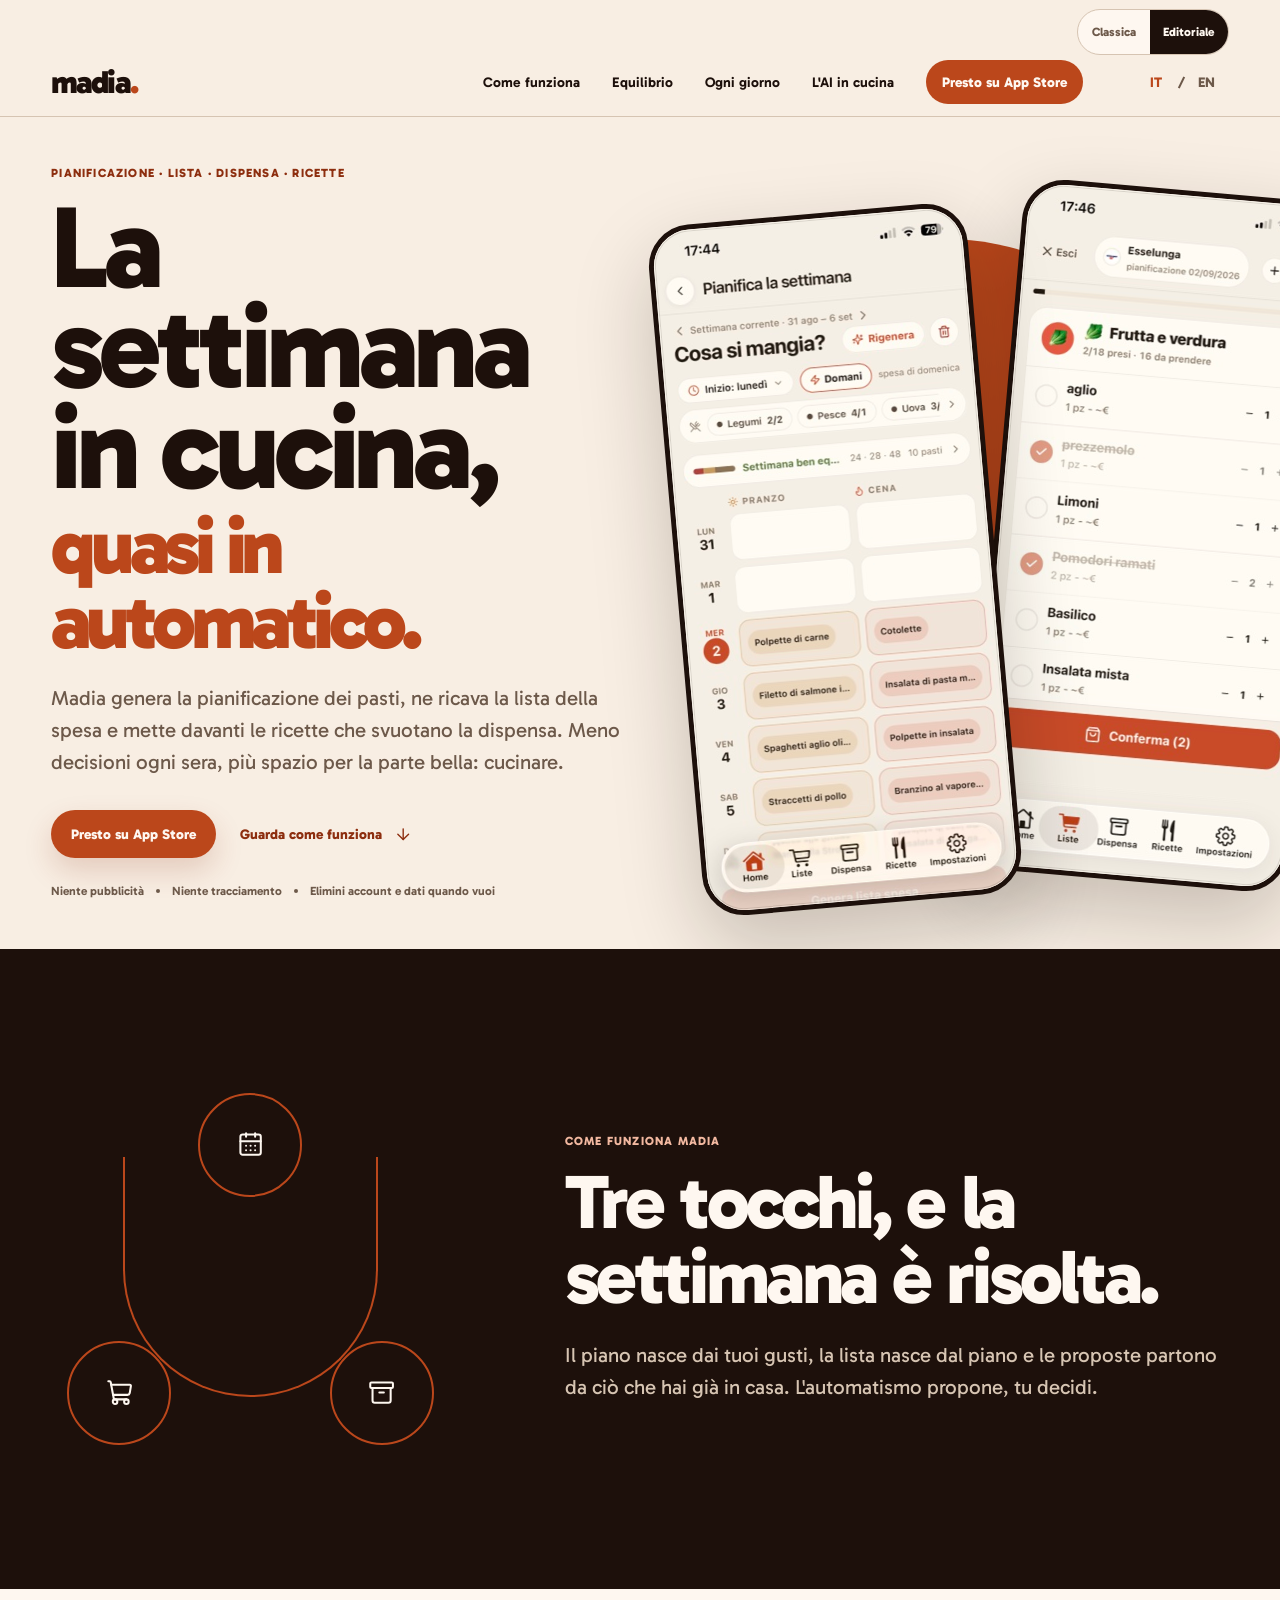
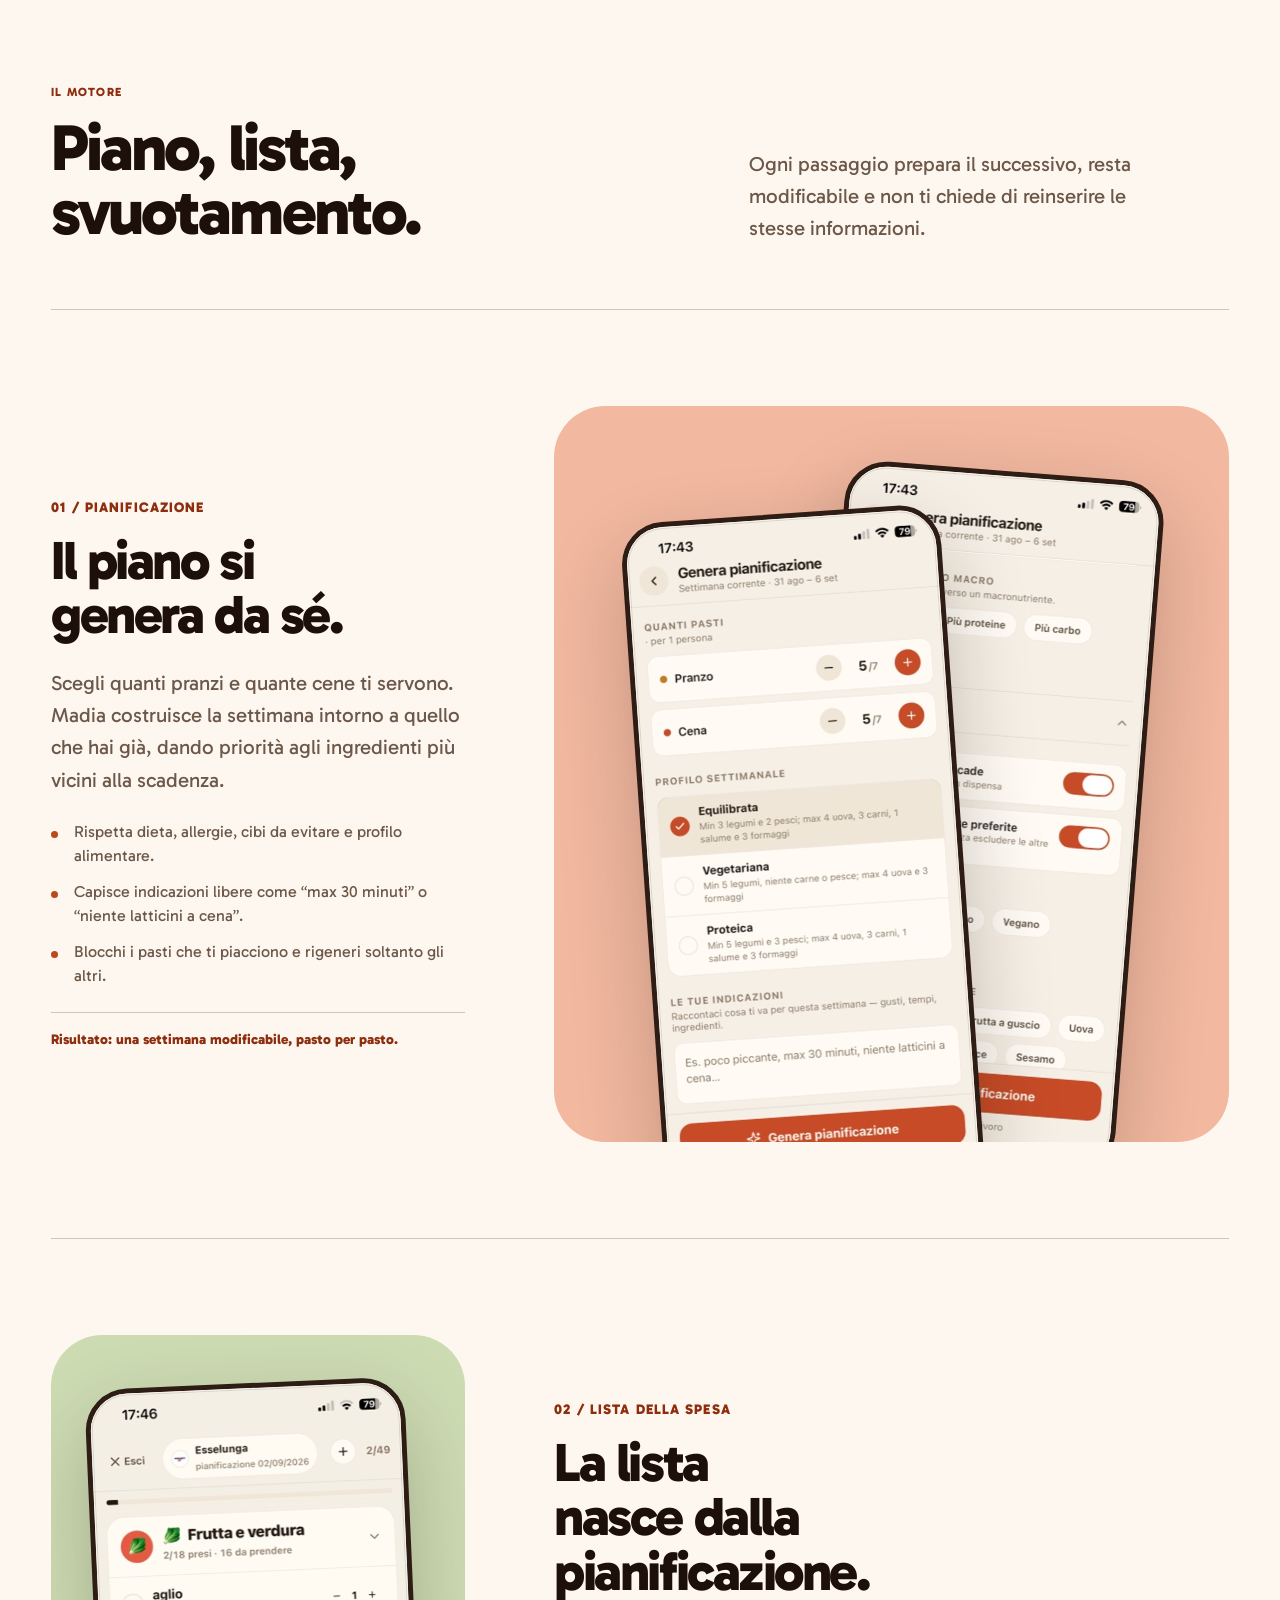
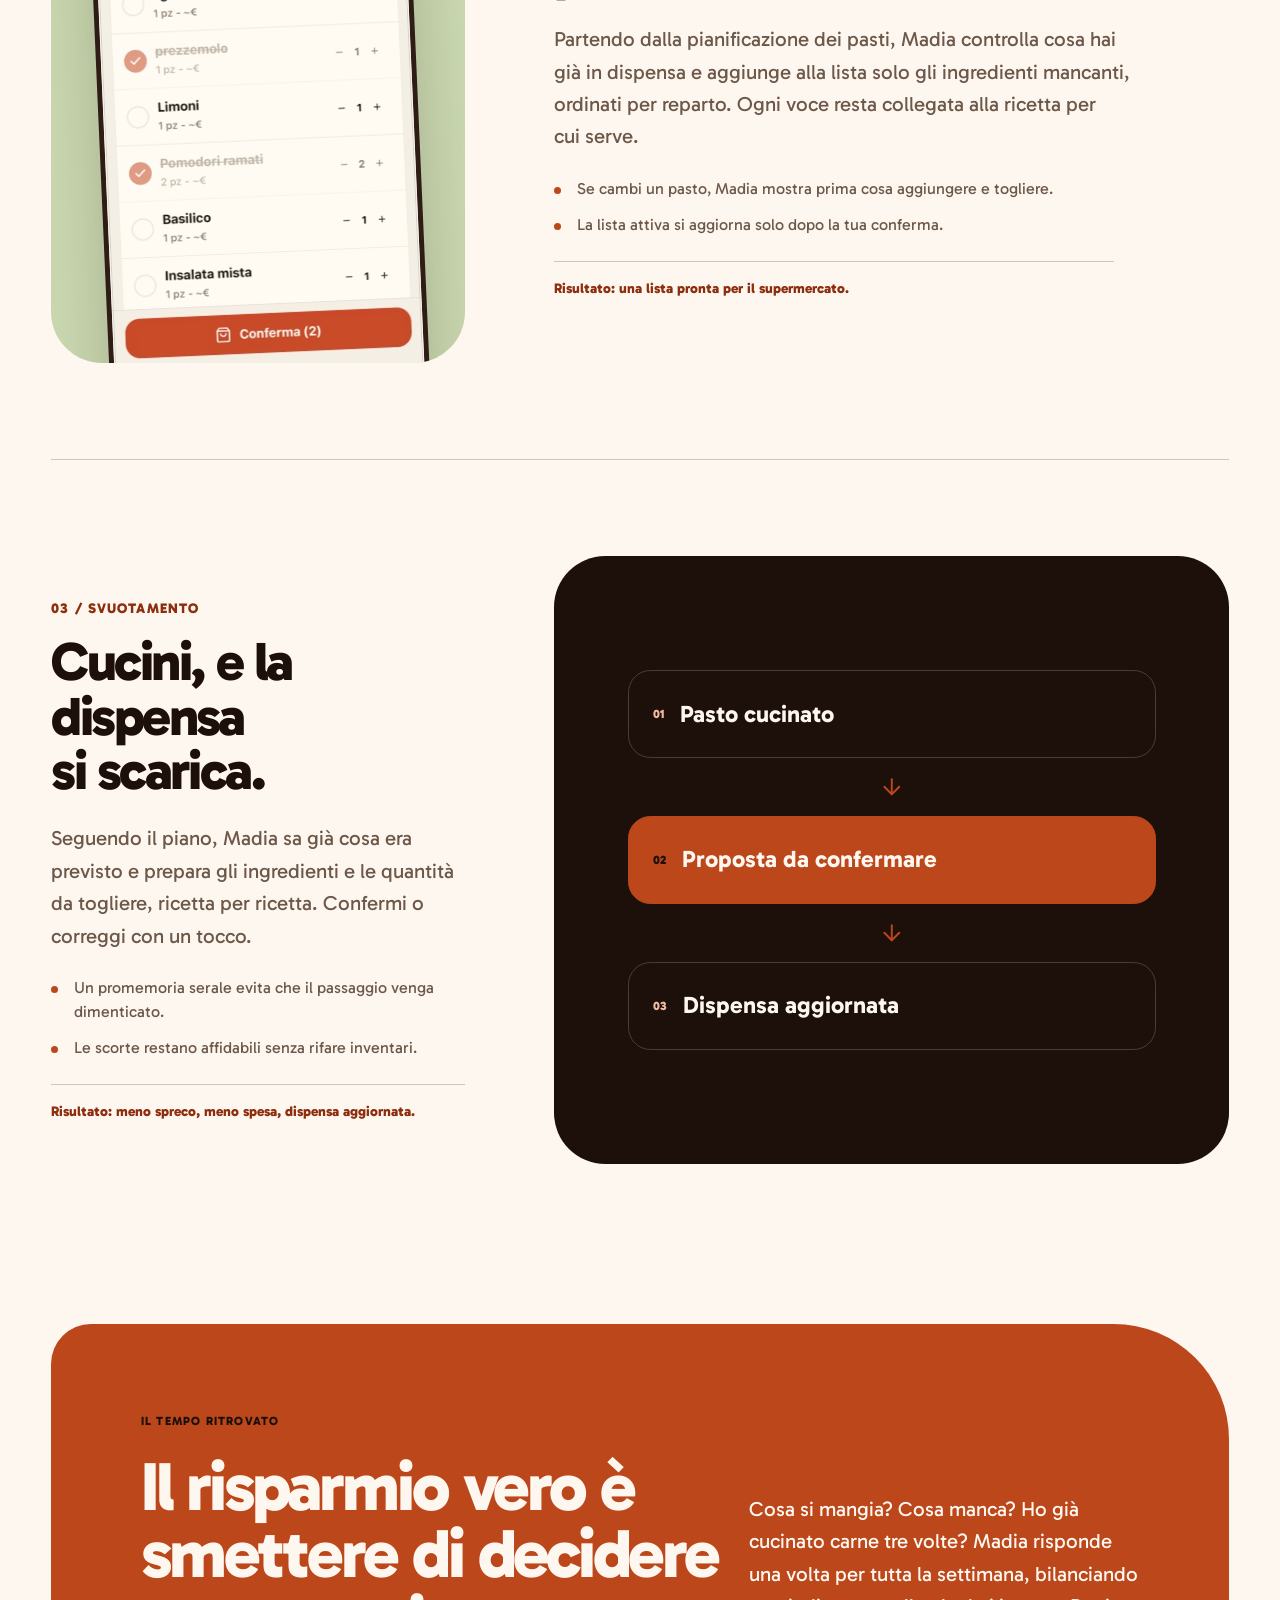
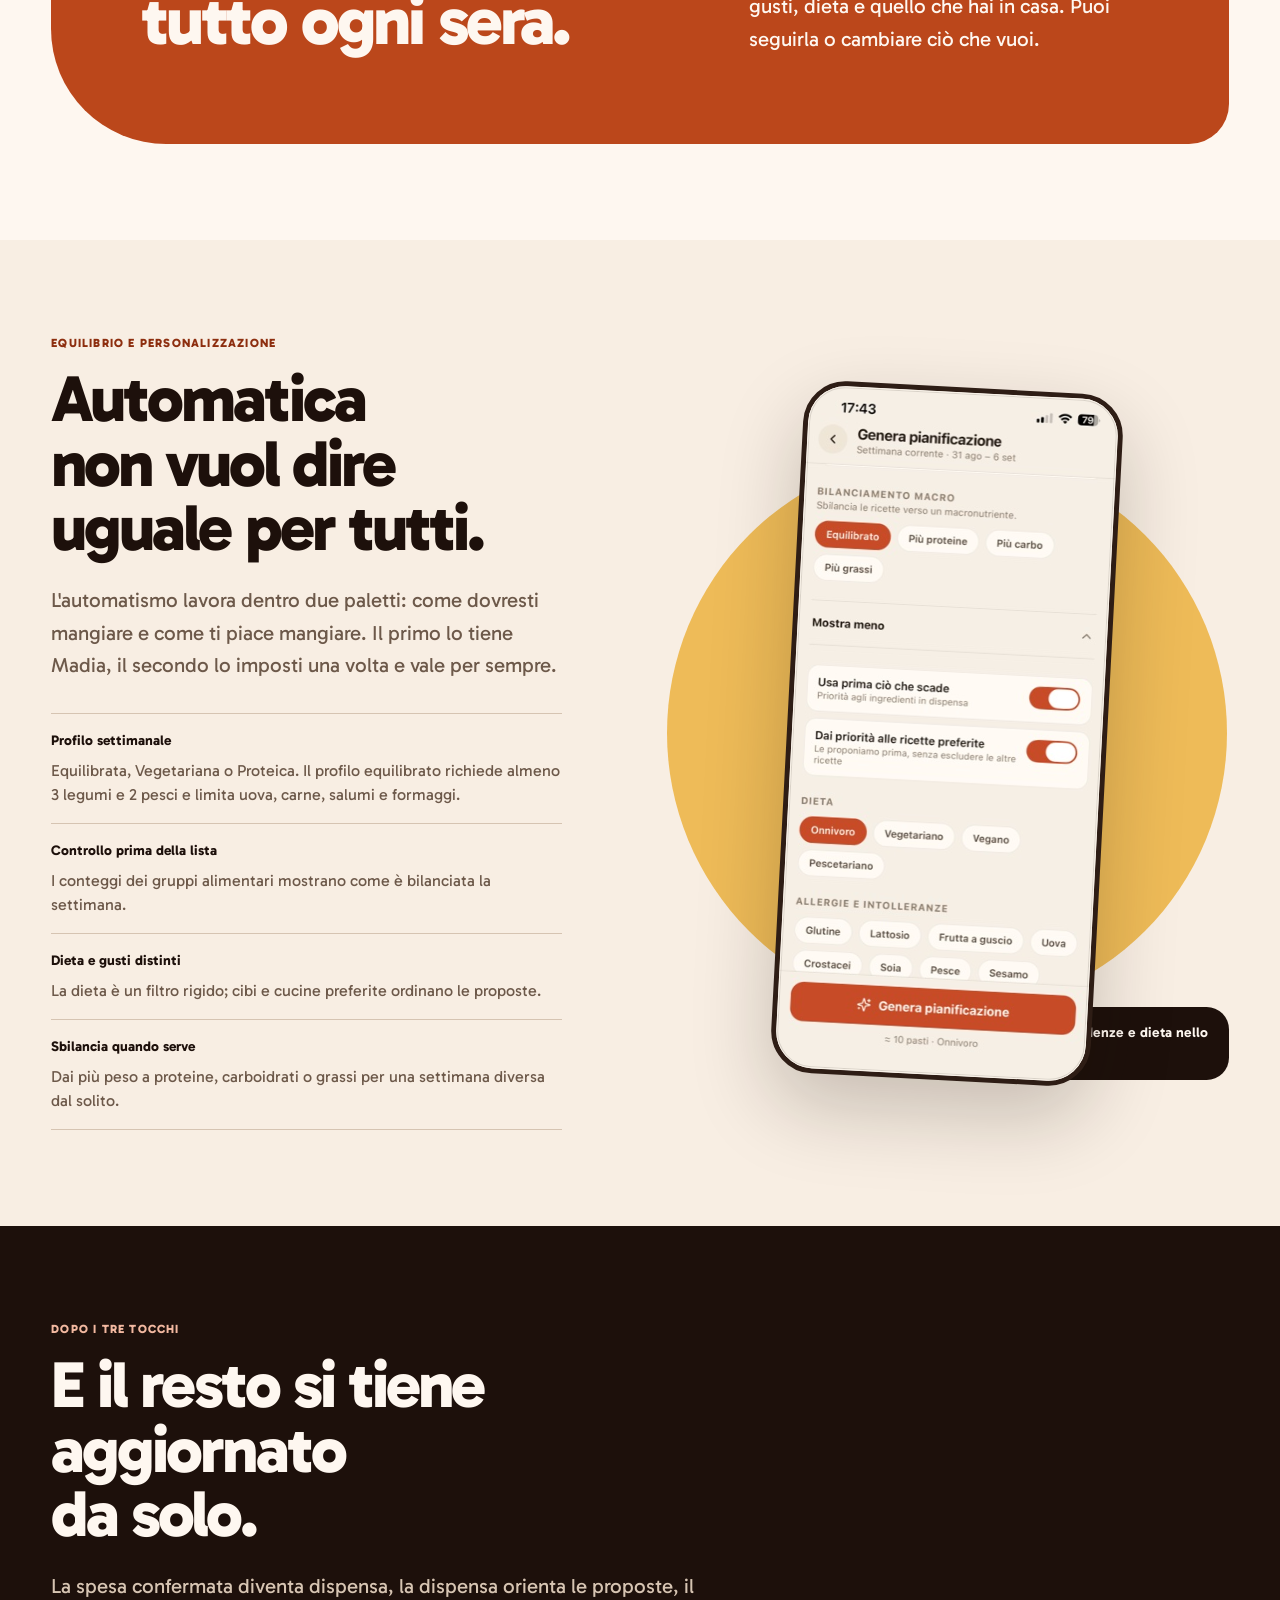
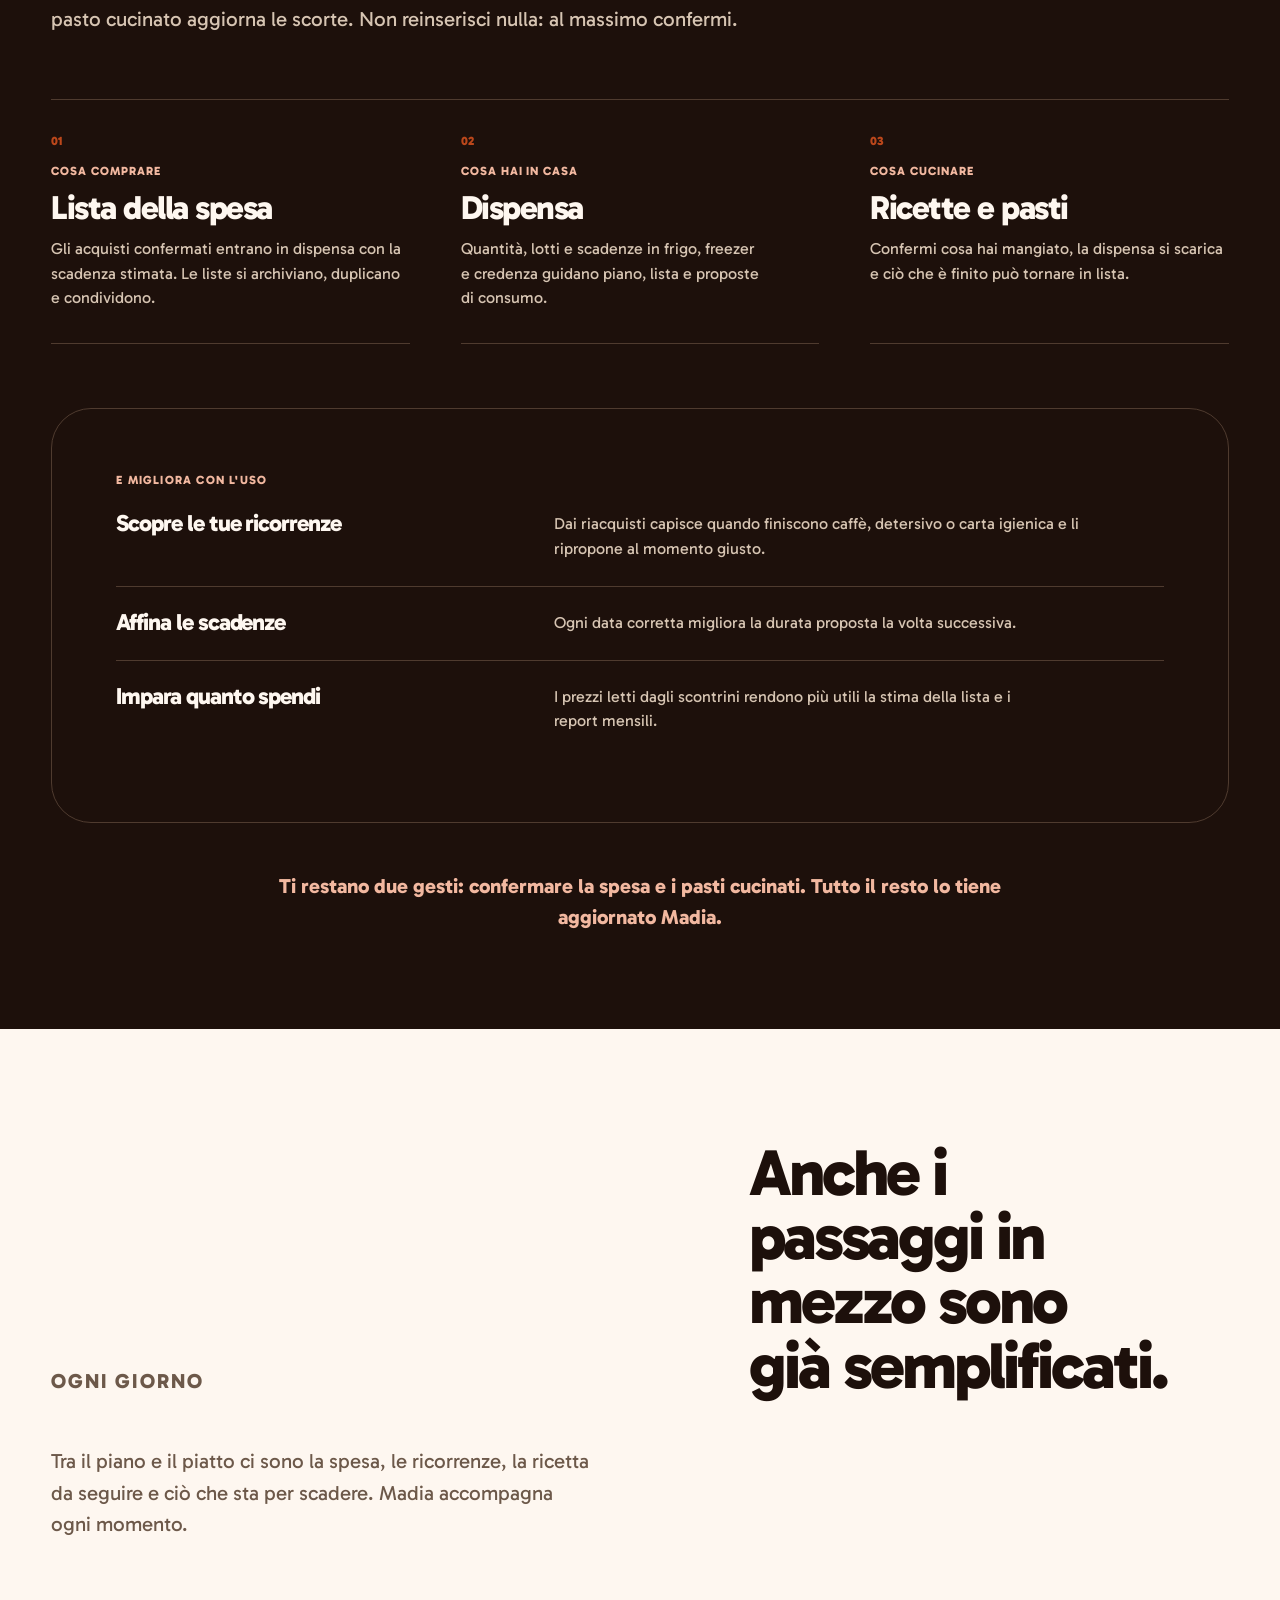
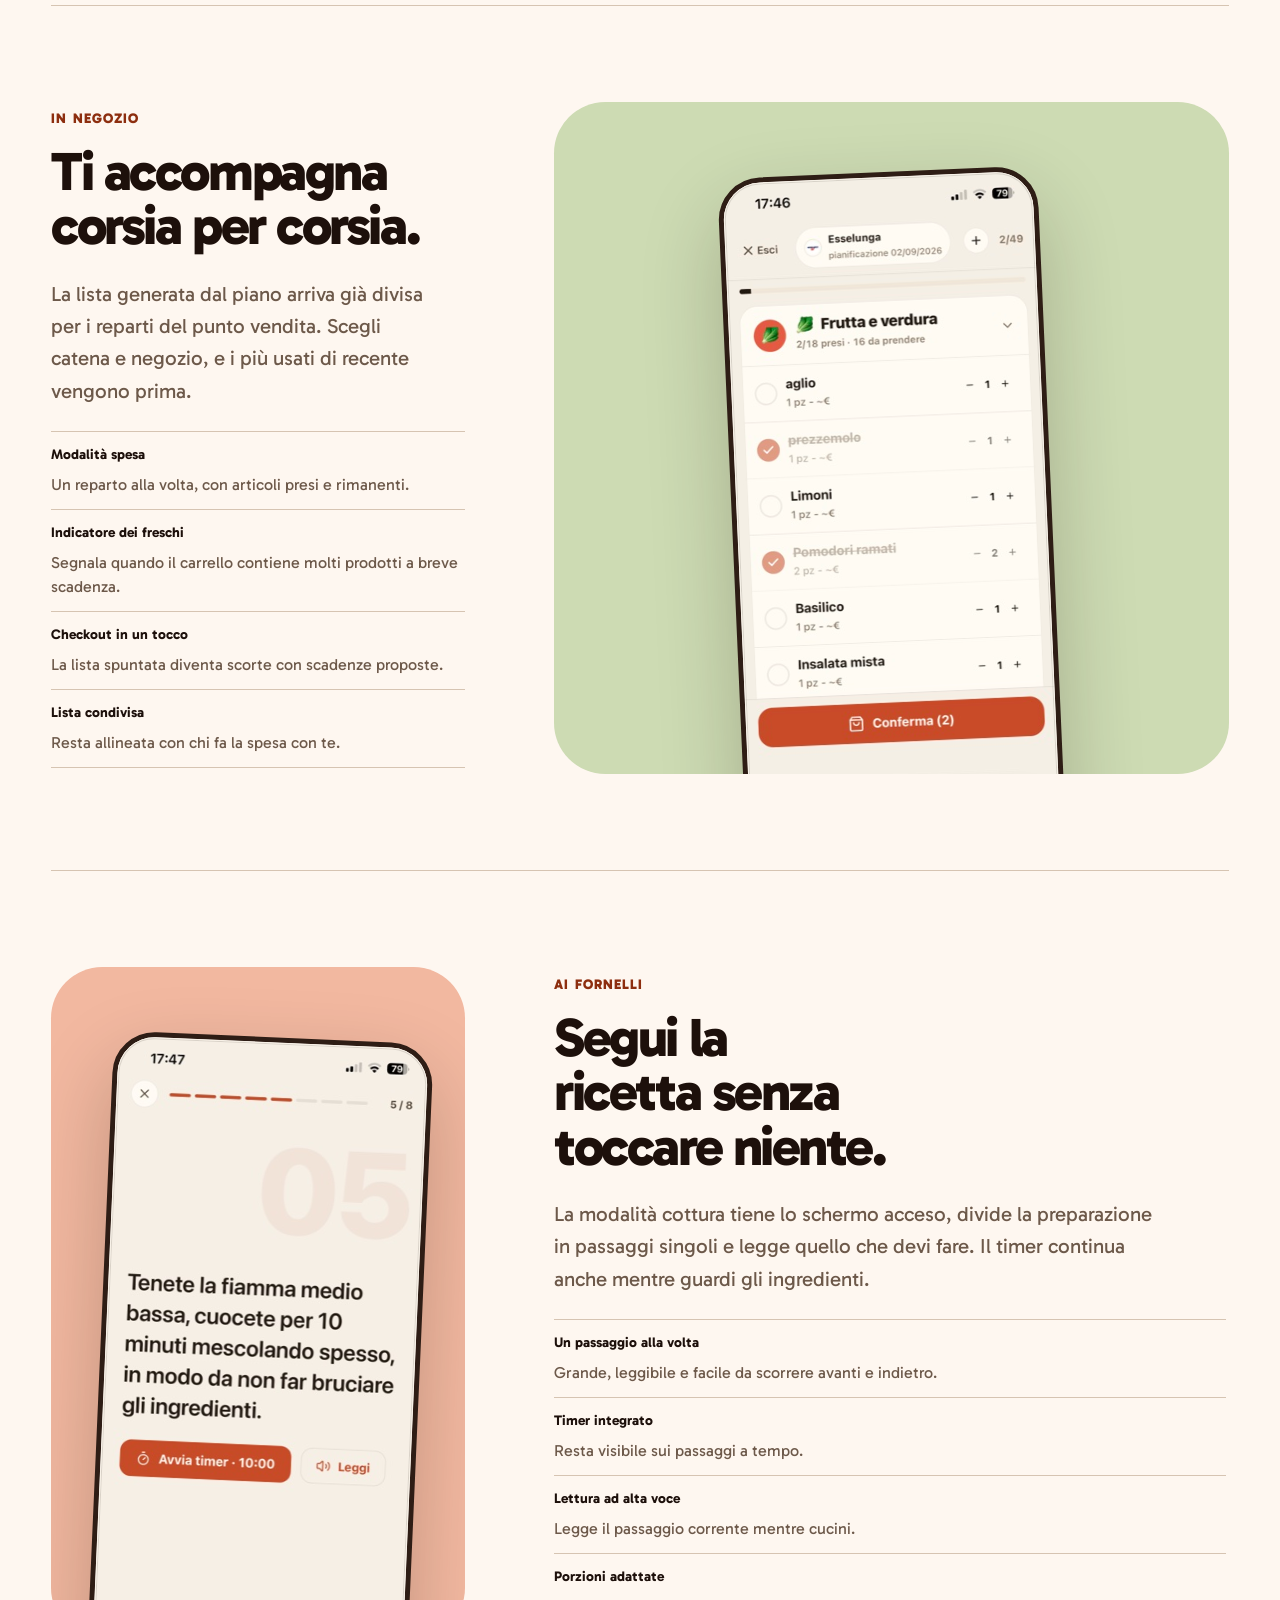
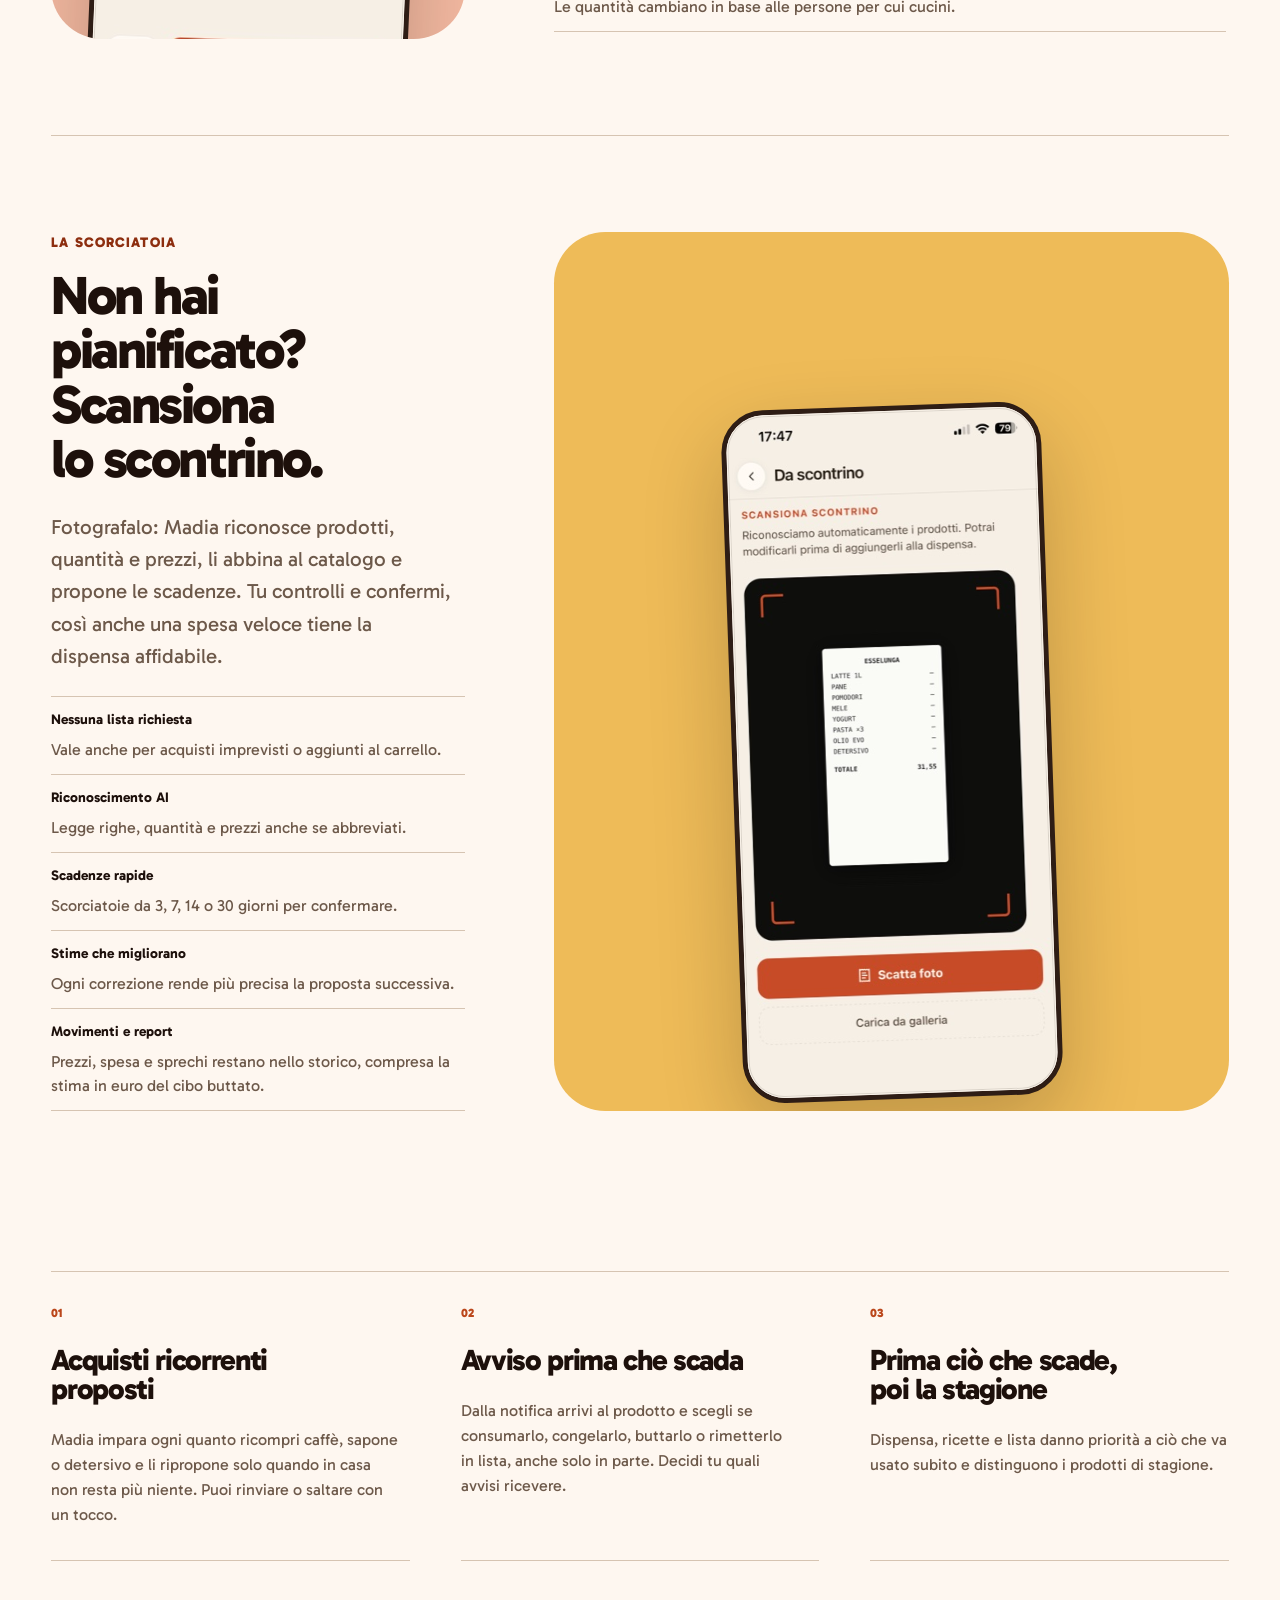
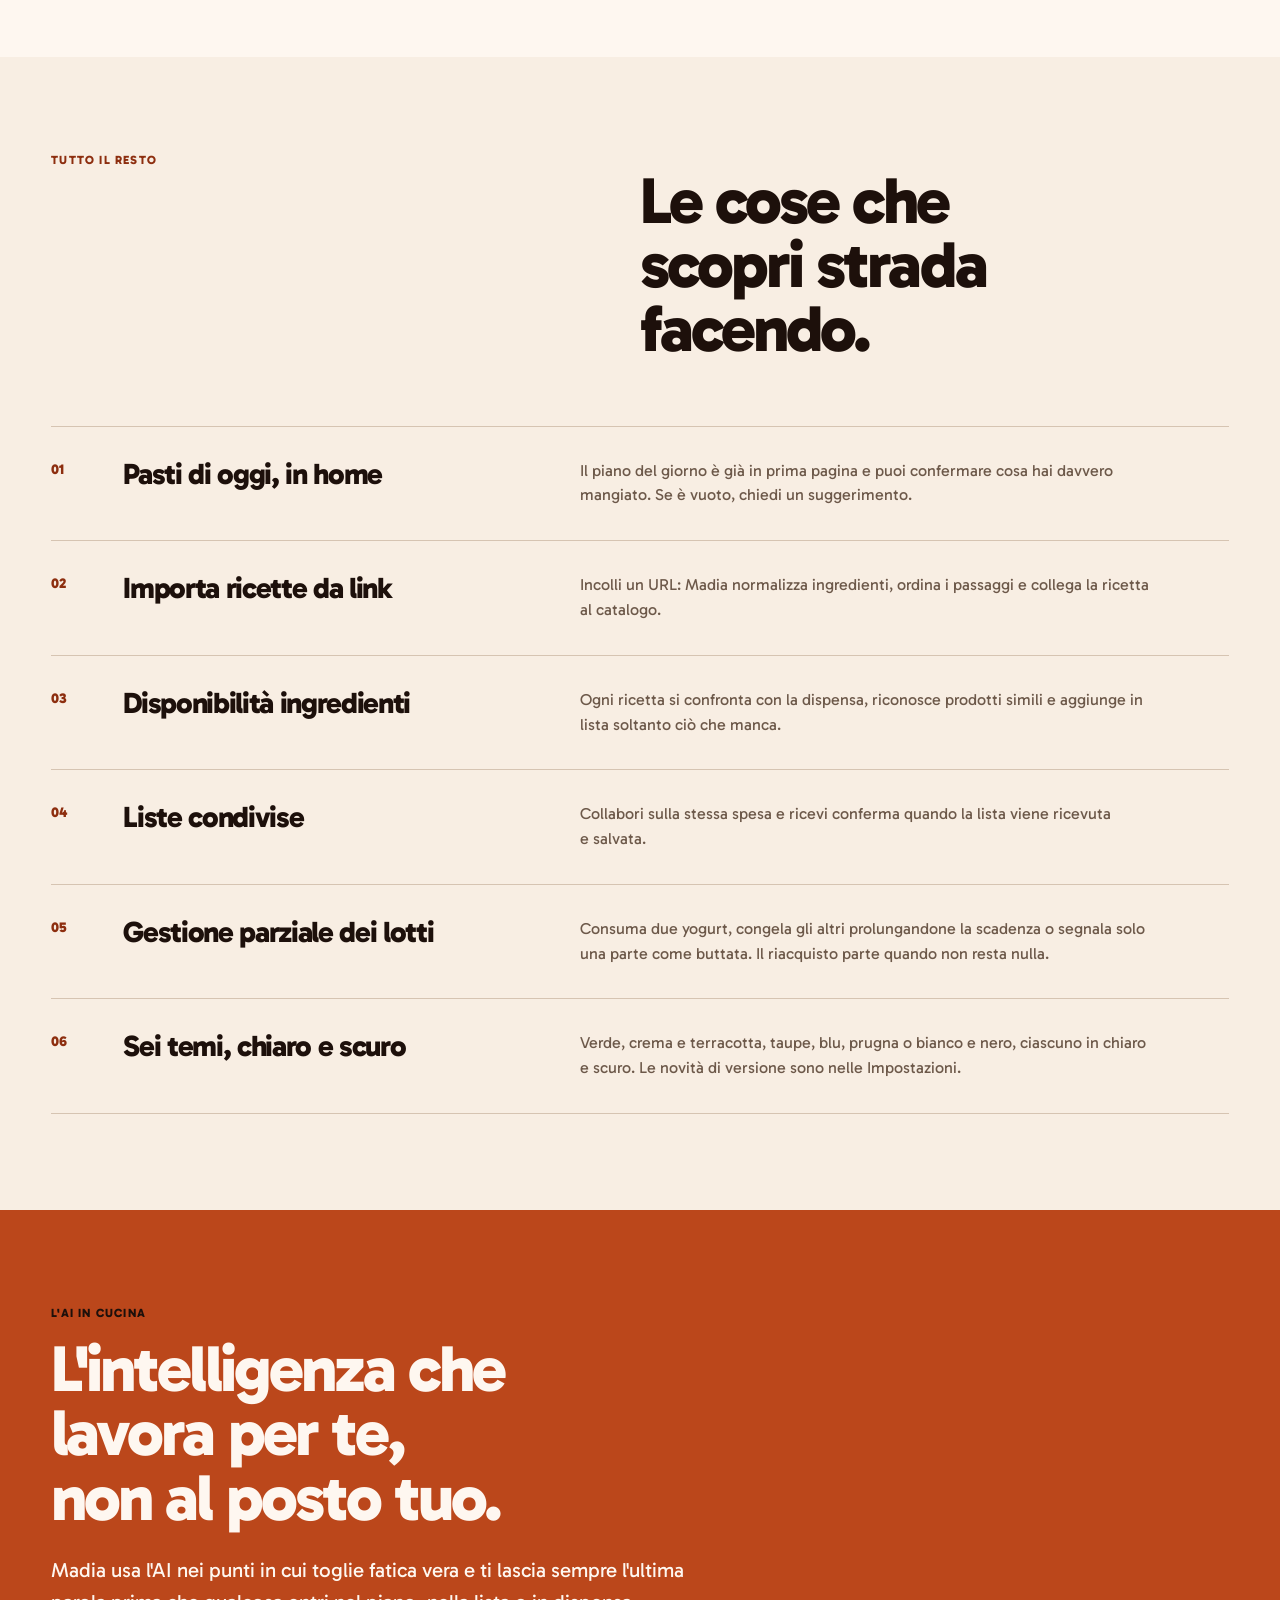
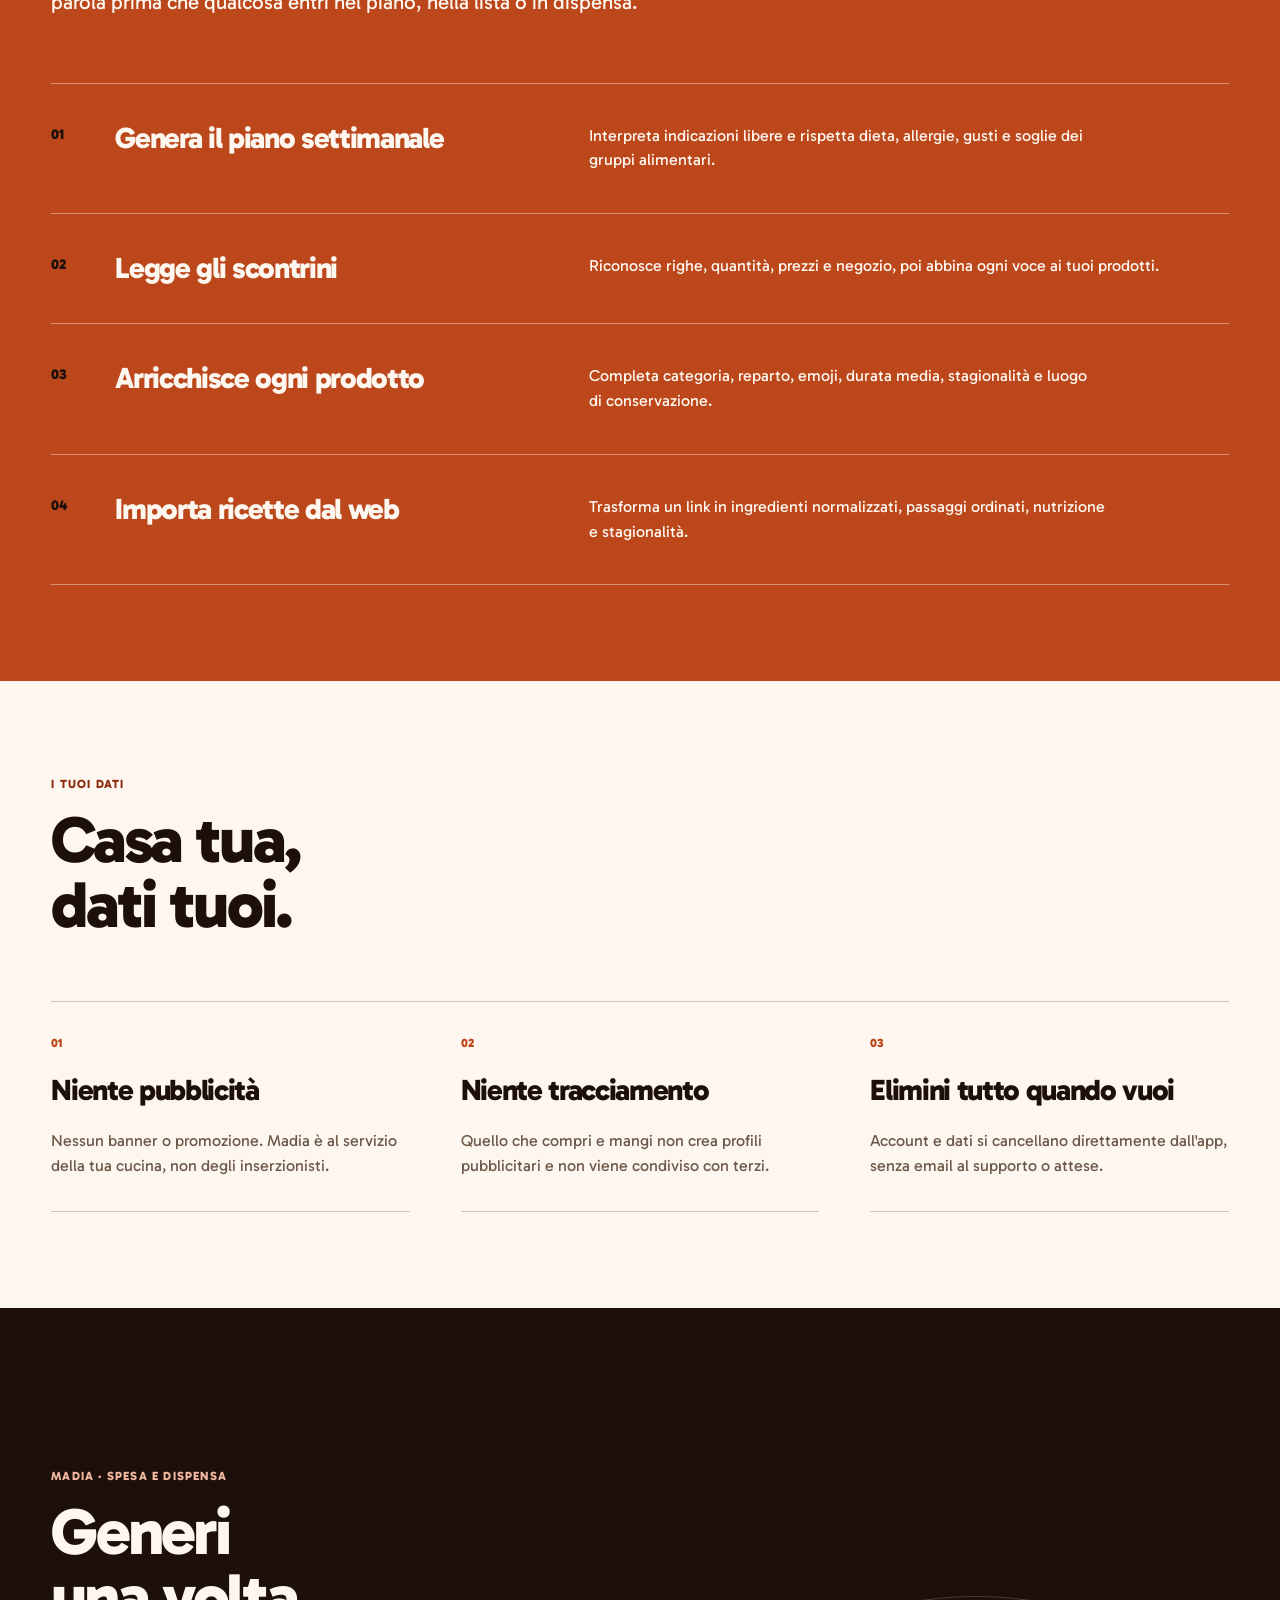
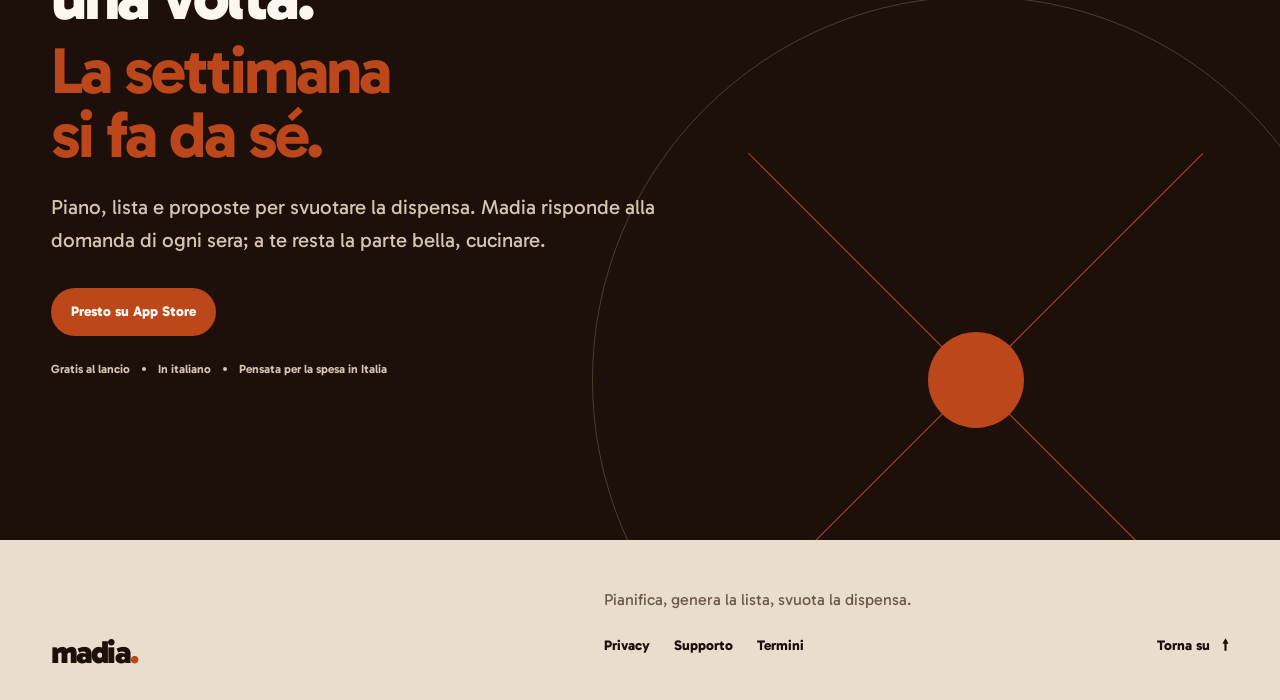
==== commit 2a4df482: "Aggiorna footer e testo delle landing" ====
--- a/editoriale/index.html
+++ b/editoriale/index.html
@@ -1245,6 +1245,28 @@
   color: var(--color-text-soft);
 }
 
+.site-footer__meta {
+  display: grid;
+  gap: var(--space-3);
+  align-content: end;
+}
+
+.site-footer__legal {
+  display: flex;
+  flex-wrap: wrap;
+  gap: var(--space-2) var(--space-6);
+}
+
+.site-footer__legal a {
+  display: inline-flex;
+  min-height: 2.75rem;
+  align-items: center;
+  color: var(--color-text);
+  font-size: var(--text-small);
+  font-weight: 750;
+  text-decoration: none;
+}
+
 .site-footer__top {
   display: inline-flex;
   min-height: 2.75rem;
@@ -1770,6 +1792,7 @@
 
 @media (hover: hover) and (pointer: fine) {
   .locale-switch__option:hover,
+  .site-footer__legal a:hover,
   .site-footer__top:hover {
     color: var(--color-terracotta-dark);
   }
@@ -2048,11 +2071,12 @@
             <p class="flow-step__number" data-i18n="flow.step2Label">
               02 / Lista della spesa
             </p>
-            <h3 data-i18n="flow.step2Title">La lista nasce dal piano.</h3>
+            <h3 data-i18n="flow.step2Title">La lista nasce dalla pianificazione.</h3>
             <p data-i18n="flow.step2Body">
-              Entrano solo gli ingredienti che davvero non hai, già
-              deduplicati e ordinati per reparto. Ogni riga conserva il legame
-              con la ricetta da cui arriva.
+              Partendo dalla pianificazione dei pasti, Madia controlla cosa hai
+              già in dispensa e aggiunge alla lista solo gli ingredienti
+              mancanti, ordinati per reparto. Ogni voce resta collegata alla
+              ricetta per cui serve.
             </p>
             <ul class="flow-step__details">
               <li data-i18n="flow.step2Detail1">
@@ -2536,9 +2560,20 @@
         data-i18n-aria-label="nav.home"
         aria-label="Torna all'inizio"
       >madia<span>.</span></a>
-      <p data-i18n="footer.line">
-        Pianifica, genera la lista, svuota la dispensa.
-      </p>
+      <div class="site-footer__meta">
+        <p data-i18n="footer.line">
+          Pianifica, genera la lista, svuota la dispensa.
+        </p>
+        <nav
+          class="site-footer__legal"
+          aria-label="Pagine informative"
+          data-i18n-aria-label="footer.legalAria"
+        >
+          <a href="../privacy/" data-i18n="footer.privacy">Privacy</a>
+          <a href="../supporto/" data-i18n="footer.support">Supporto</a>
+          <a href="../termini/" data-i18n="footer.terms">Termini</a>
+        </nav>
+      </div>
       <a class="site-footer__top" href="#top">
         <span data-i18n="footer.top">Torna su</span>
         <span aria-hidden="true">↑</span>
@@ -2610,9 +2645,9 @@
     "flow.step1Outcome":
       "Risultato: una settimana modificabile, pasto per pasto.",
     "flow.step2Label": "02 / Lista della spesa",
-    "flow.step2Title": "La lista nasce dal piano.",
+    "flow.step2Title": "La lista nasce dalla pianificazione.",
     "flow.step2Body":
-      "Entrano solo gli ingredienti che davvero non hai, già deduplicati e ordinati per reparto. Ogni riga conserva il legame con la ricetta da cui arriva.",
+      "Partendo dalla pianificazione dei pasti, Madia controlla cosa hai già in dispensa e aggiunge alla lista solo gli ingredienti mancanti, ordinati per reparto. Ogni voce resta collegata alla ricetta per cui serve.",
     "flow.step2Detail1":
       "Se cambi un pasto, Madia mostra prima cosa aggiungere e togliere.",
     "flow.step2Detail2":
@@ -2799,6 +2834,10 @@
     "launch.italian": "In italiano",
     "launch.local": "Pensata per la spesa in Italia",
     "footer.line": "Pianifica, genera la lista, svuota la dispensa.",
+    "footer.legalAria": "Pagine informative",
+    "footer.privacy": "Privacy",
+    "footer.support": "Supporto",
+    "footer.terms": "Termini",
     "footer.top": "Torna su",
   },
   en: {
@@ -2863,9 +2902,9 @@
     "flow.step1Outcome":
       "Outcome: an editable week, one meal at a time.",
     "flow.step2Label": "02 / Grocery list",
-    "flow.step2Title": "The list starts from the plan.",
+    "flow.step2Title": "The list starts from your meal plan.",
     "flow.step2Body":
-      "Only ingredients you truly need enter the list, already deduplicated and sorted by store section. Every row stays linked to its source recipe.",
+      "Starting from your meal plan, Madia checks what is already in your pantry and adds only the missing ingredients to the list, sorted by store section. Every item stays linked to the recipe it is needed for.",
     "flow.step2Detail1":
       "Change a meal and Madia previews what will be added or removed.",
     "flow.step2Detail2":
@@ -3052,6 +3091,10 @@
     "launch.italian": "Available in Italian",
     "launch.local": "Designed for grocery shopping in Italy",
     "footer.line": "Plan, generate the list, use what is in your pantry.",
+    "footer.legalAria": "Information pages",
+    "footer.privacy": "Privacy",
+    "footer.support": "Support",
+    "footer.terms": "Terms",
     "footer.top": "Back to top",
   },
 };
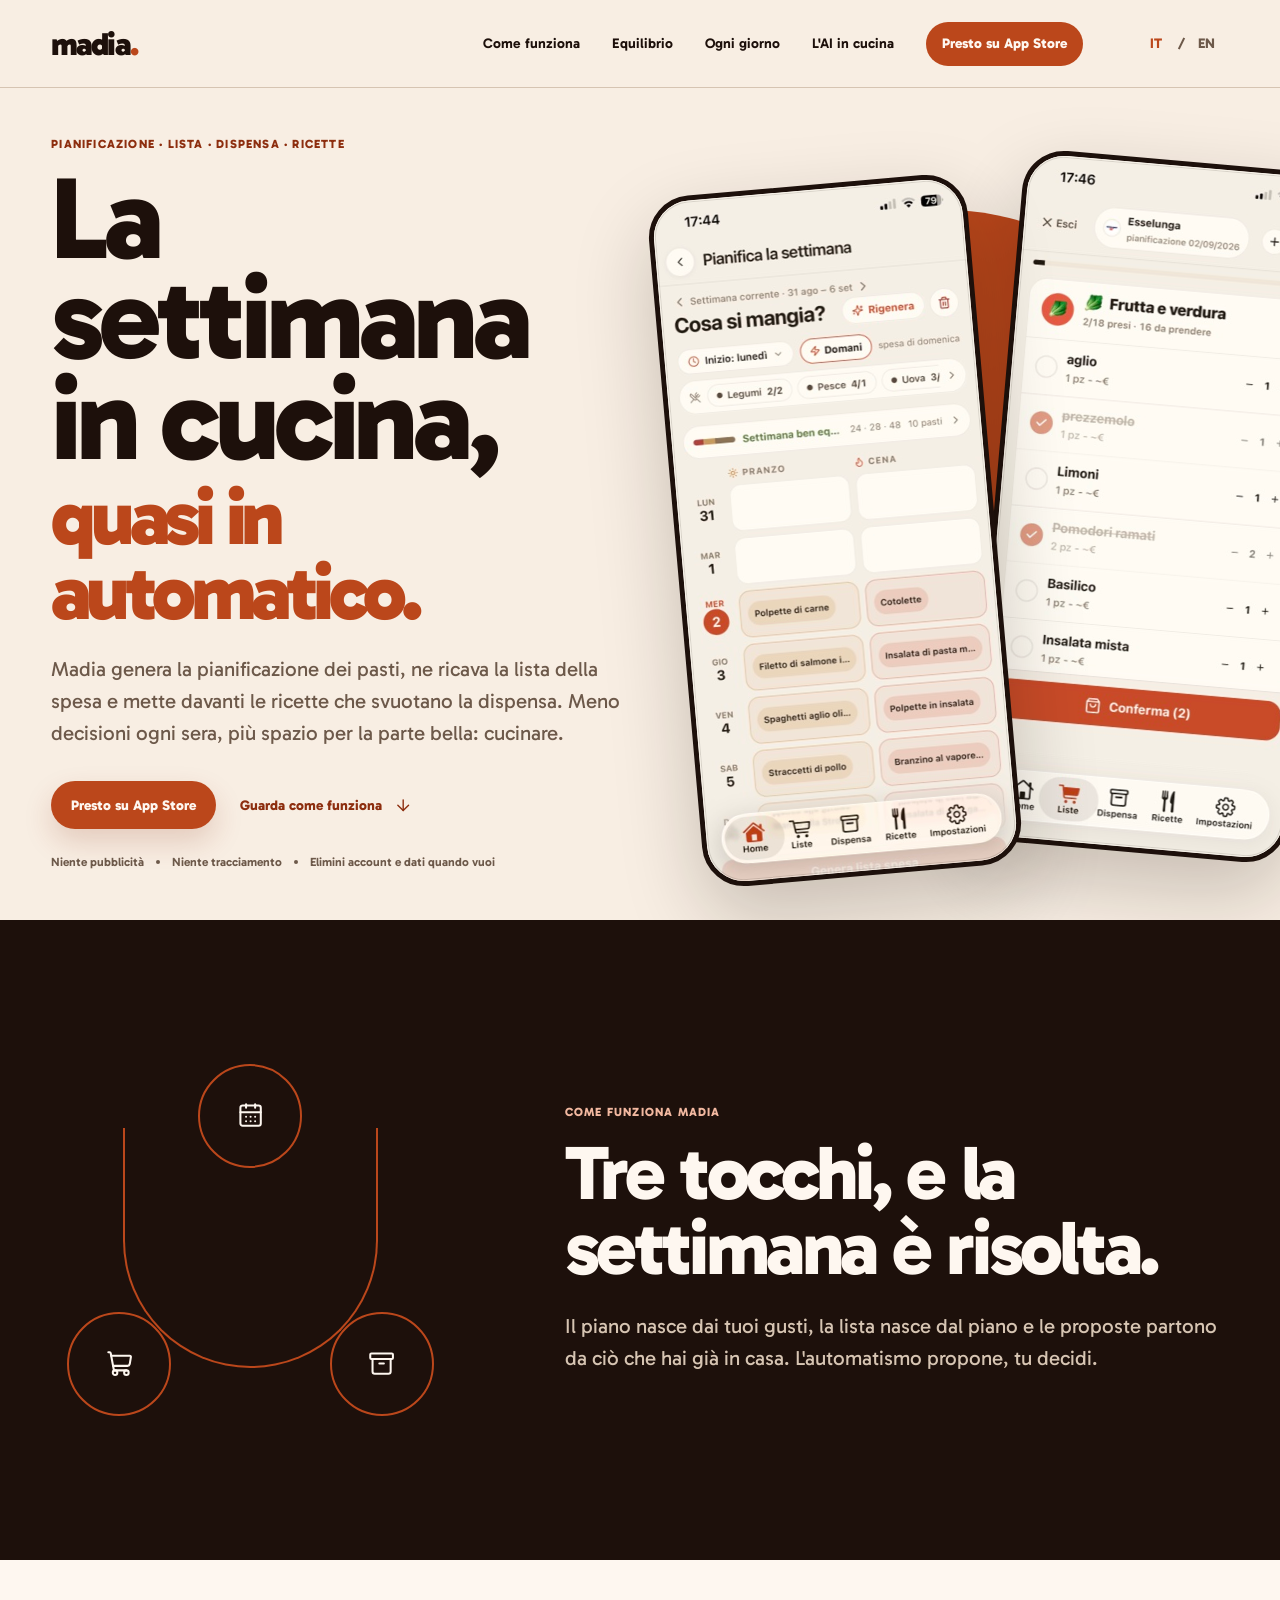
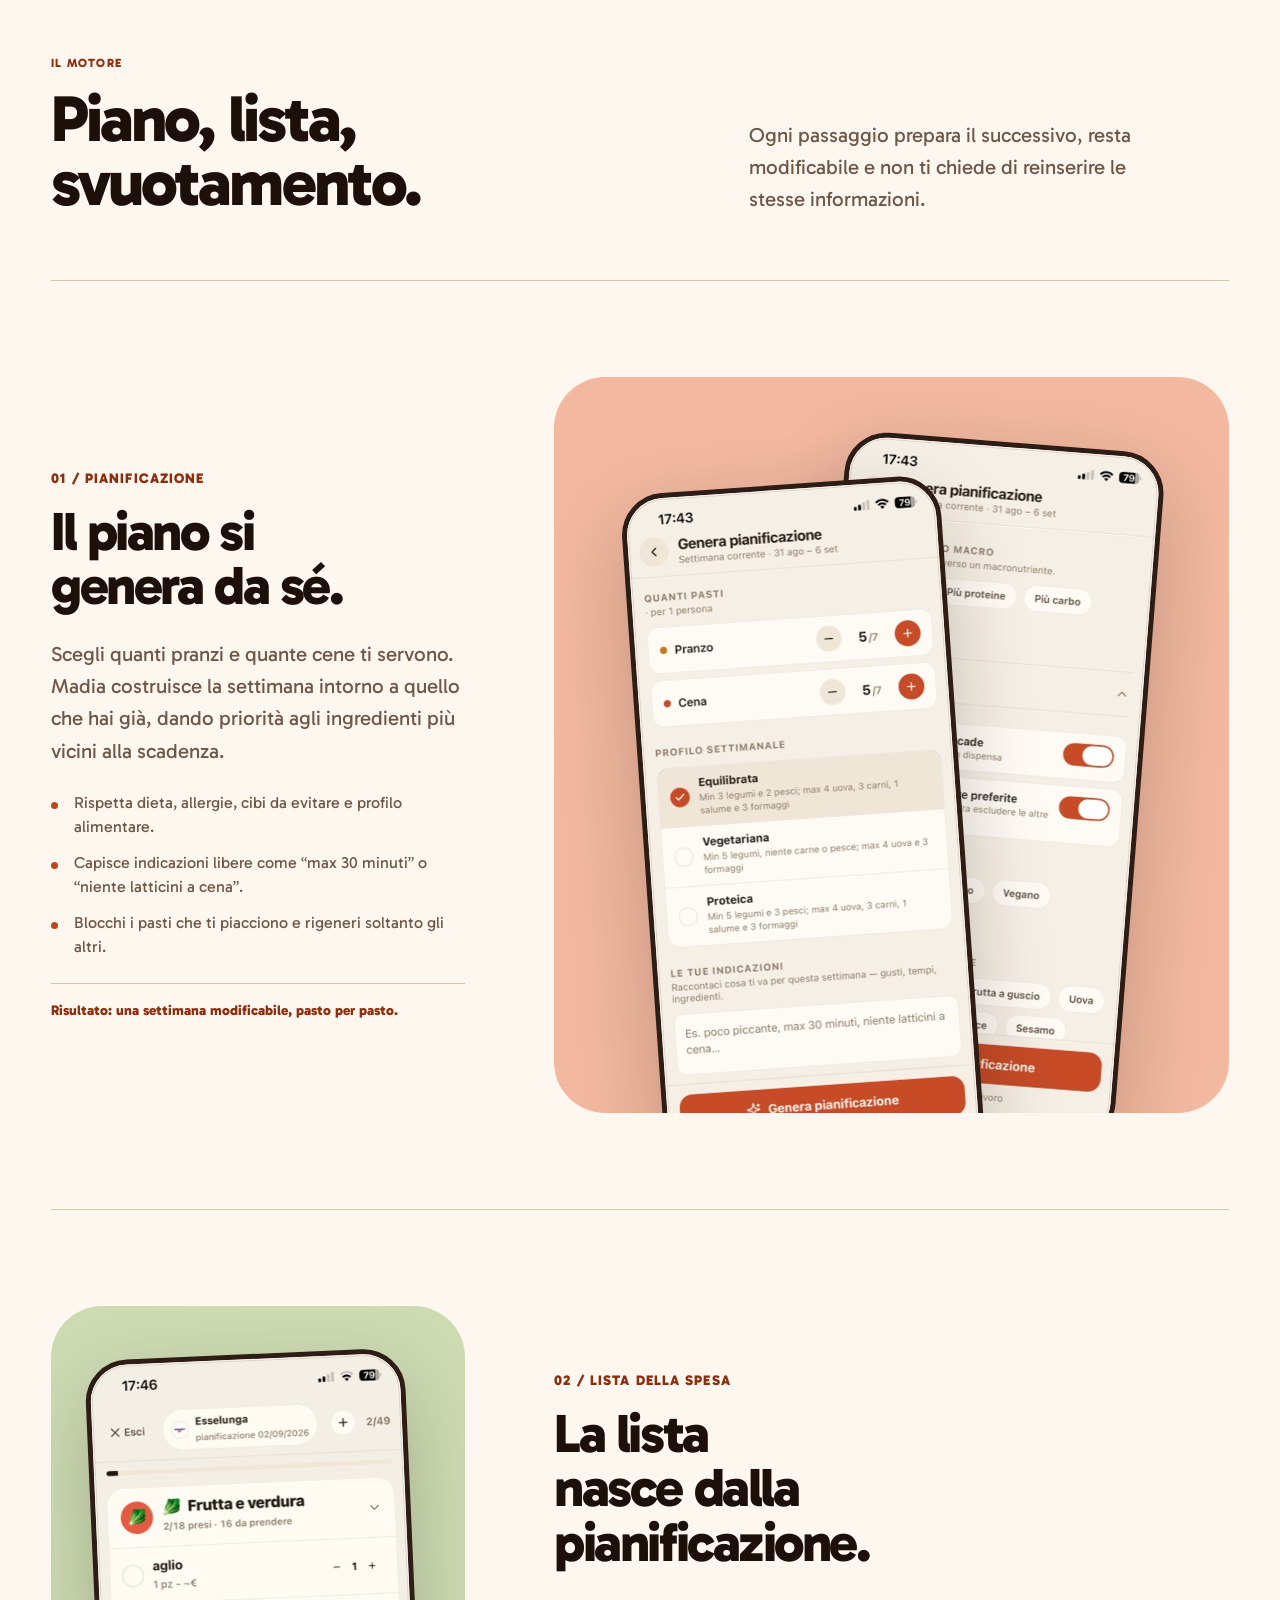
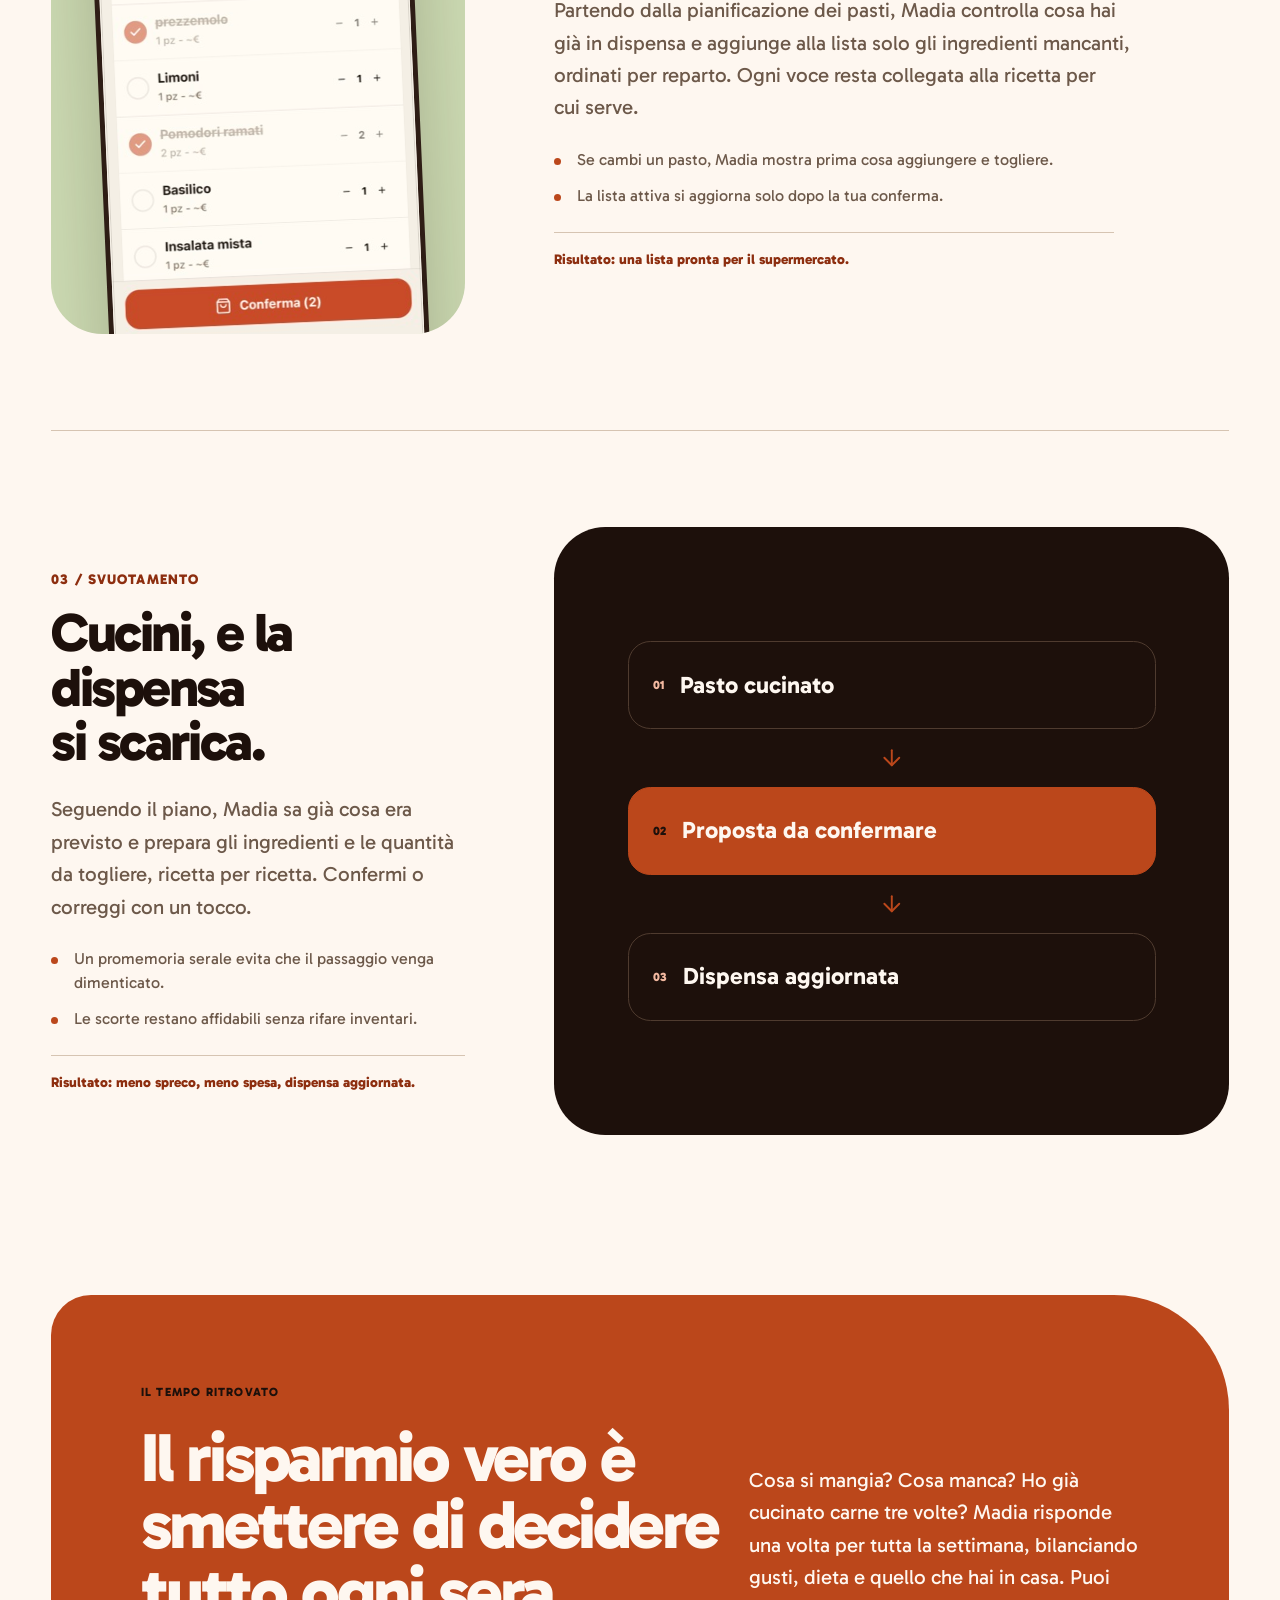
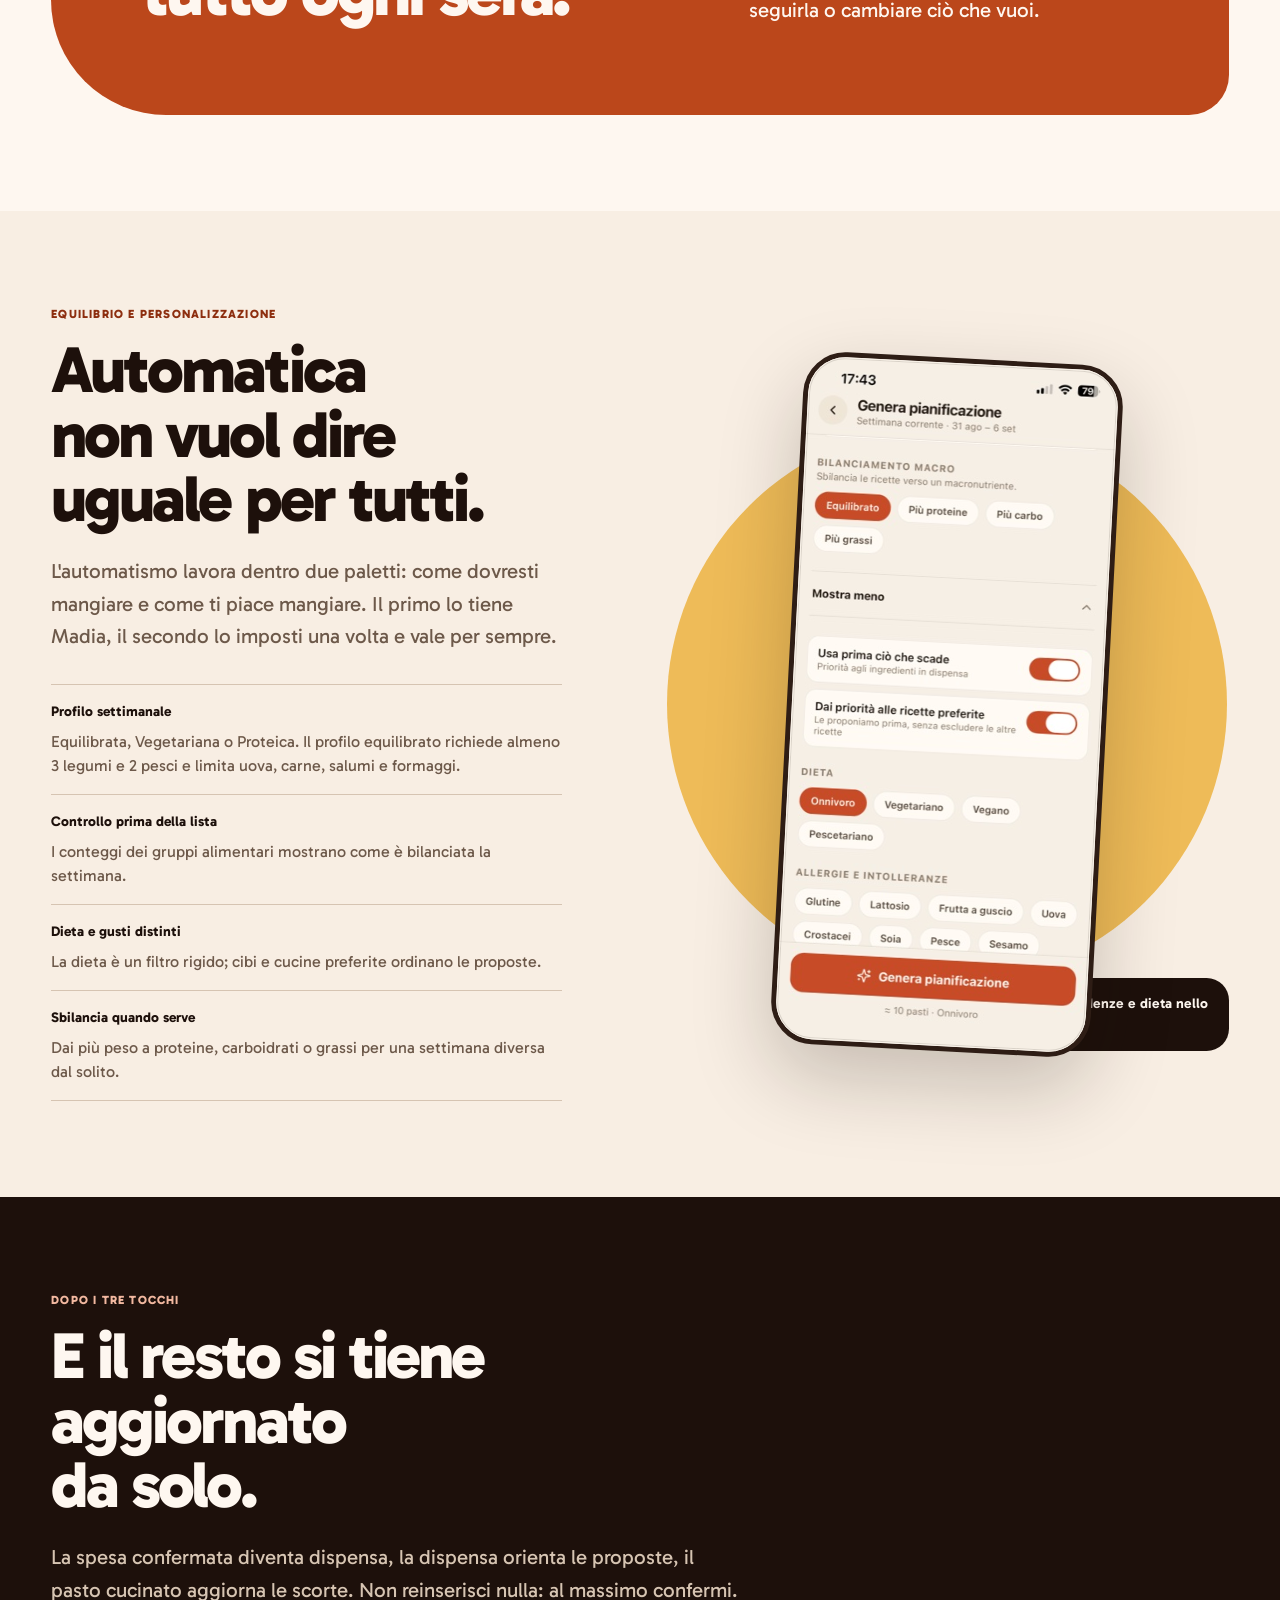
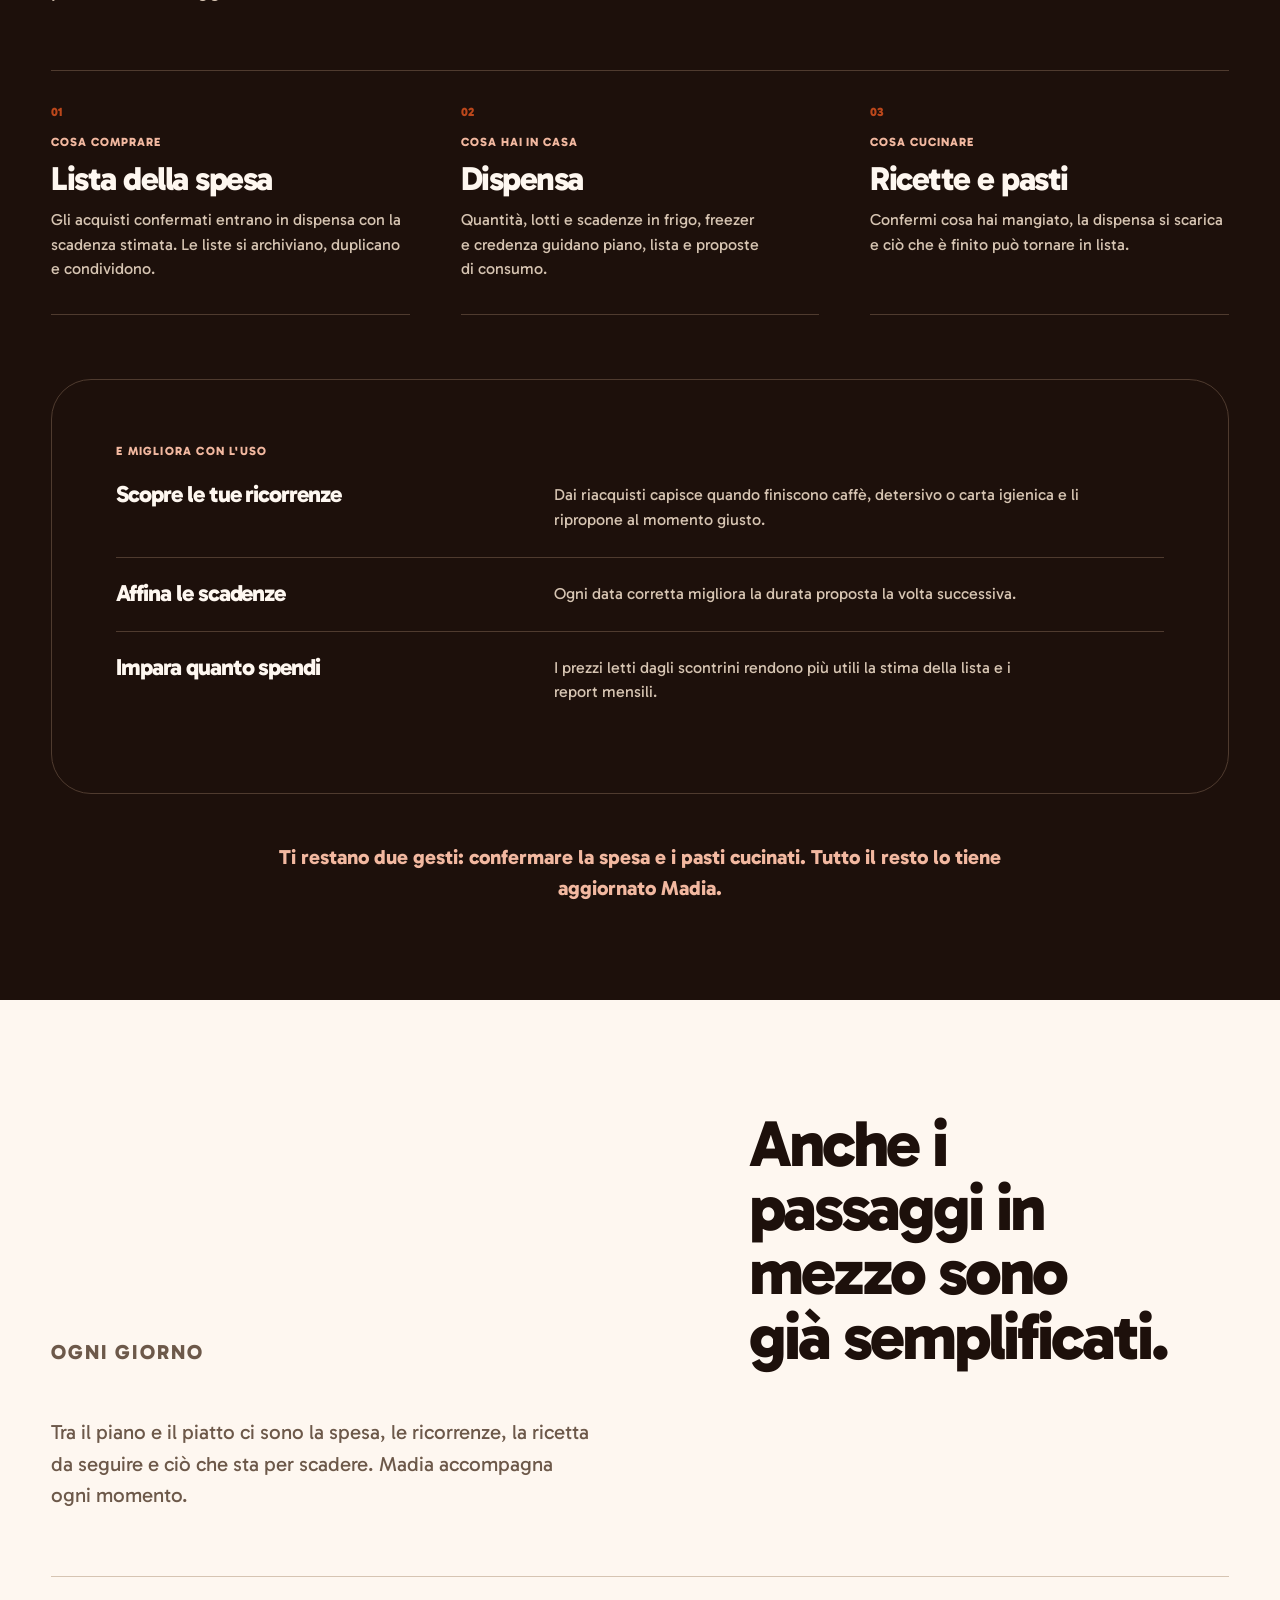
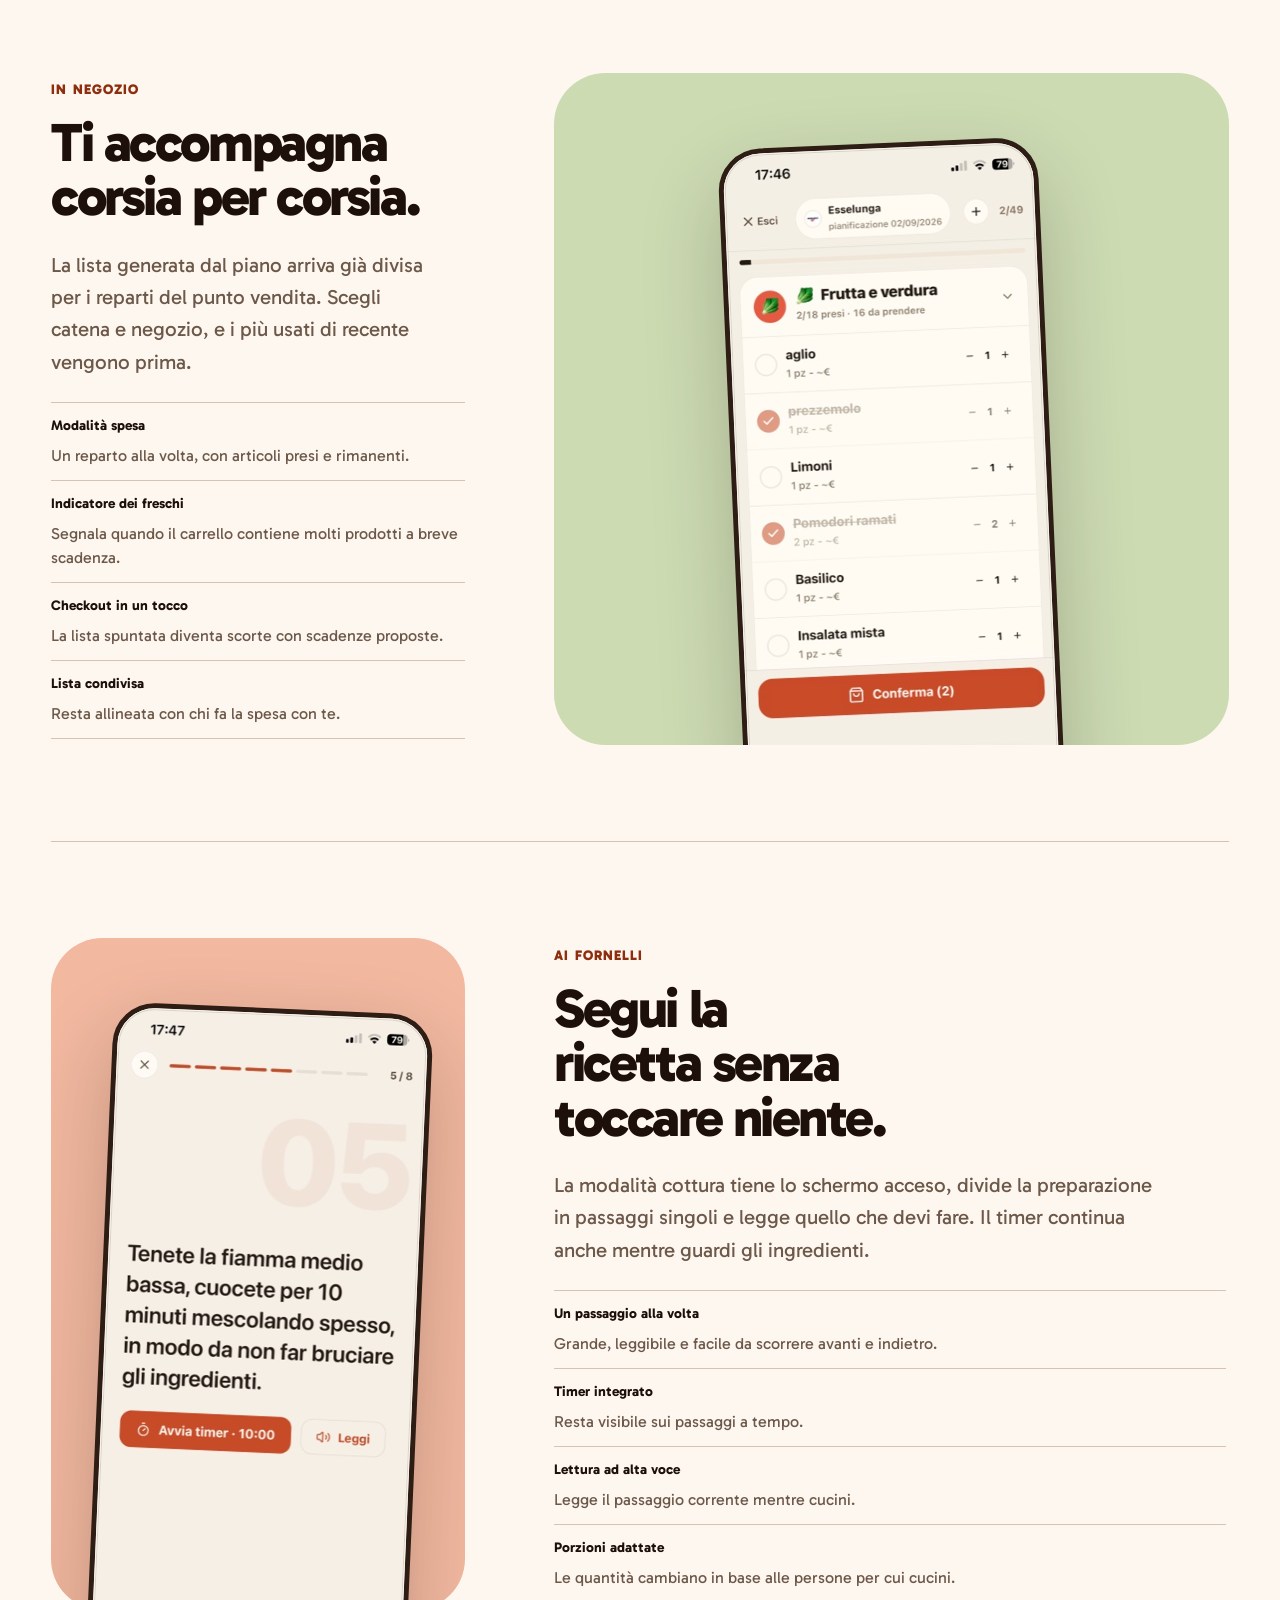
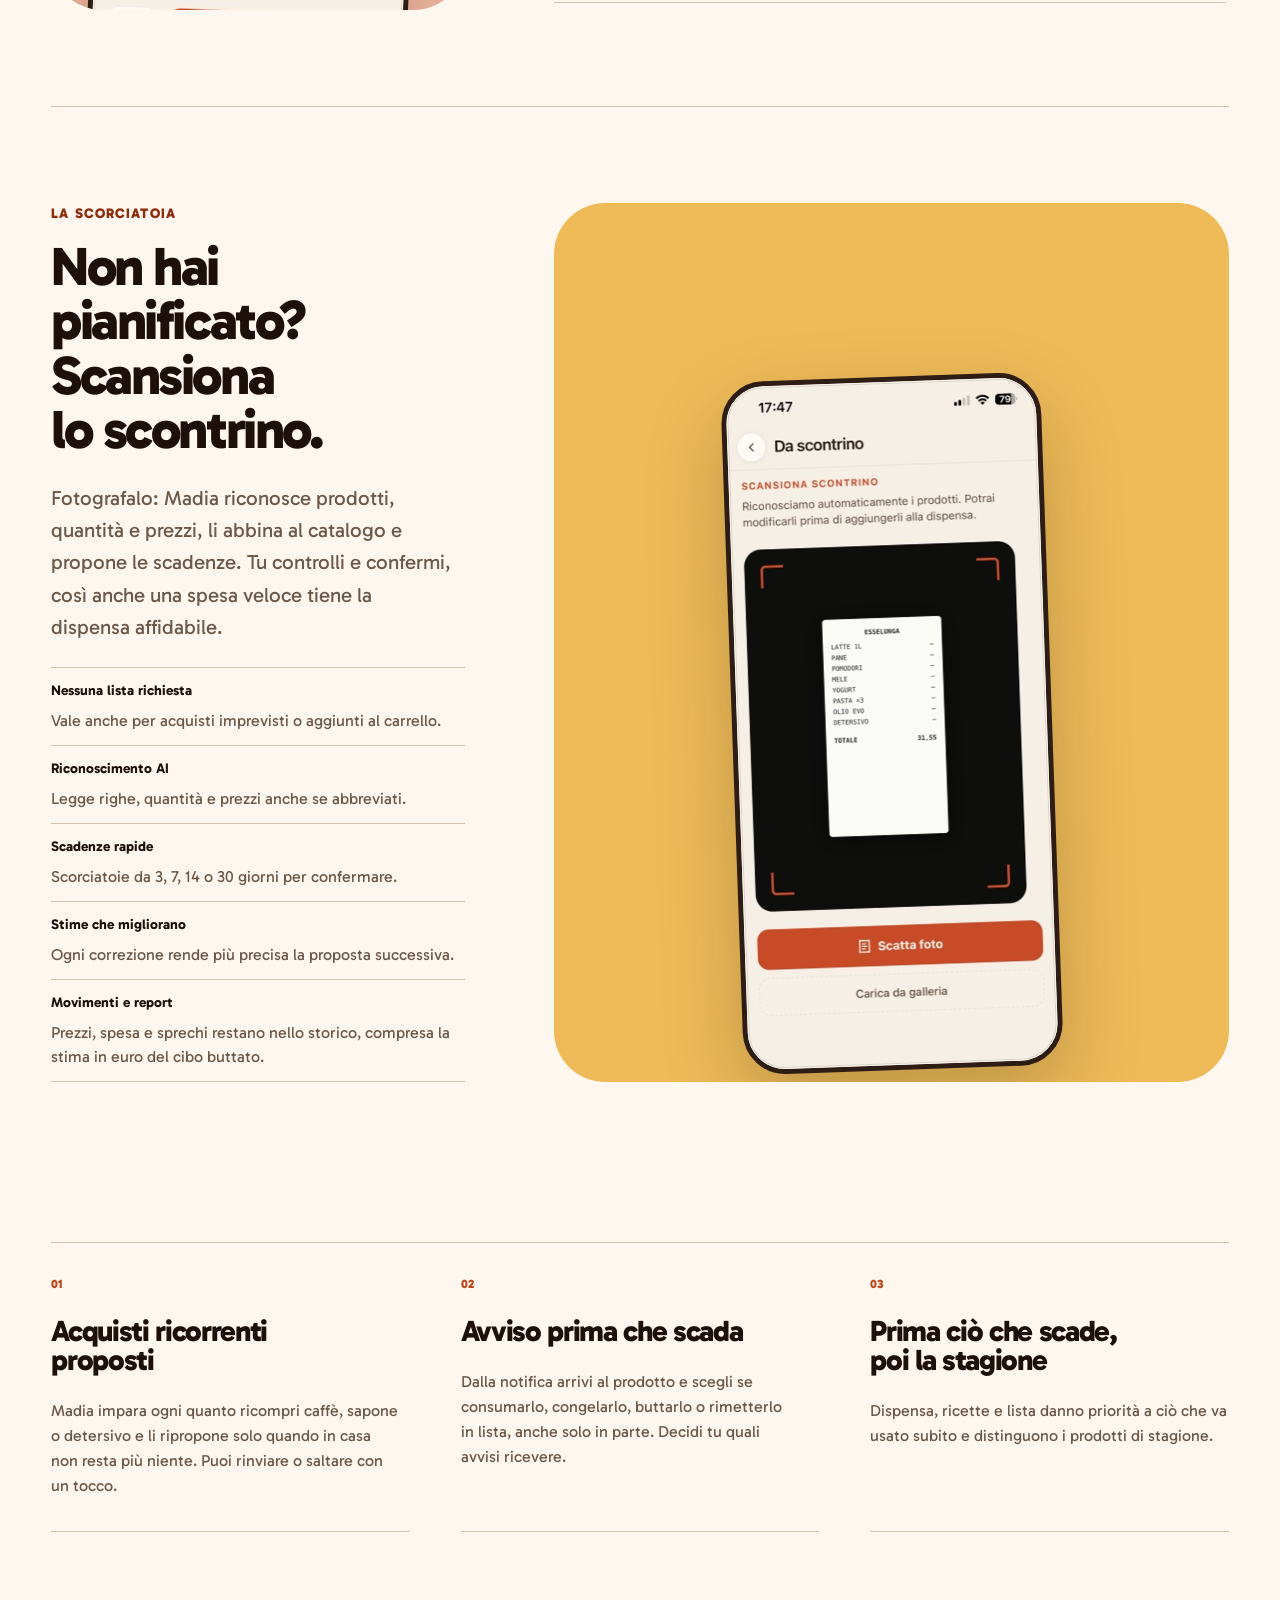
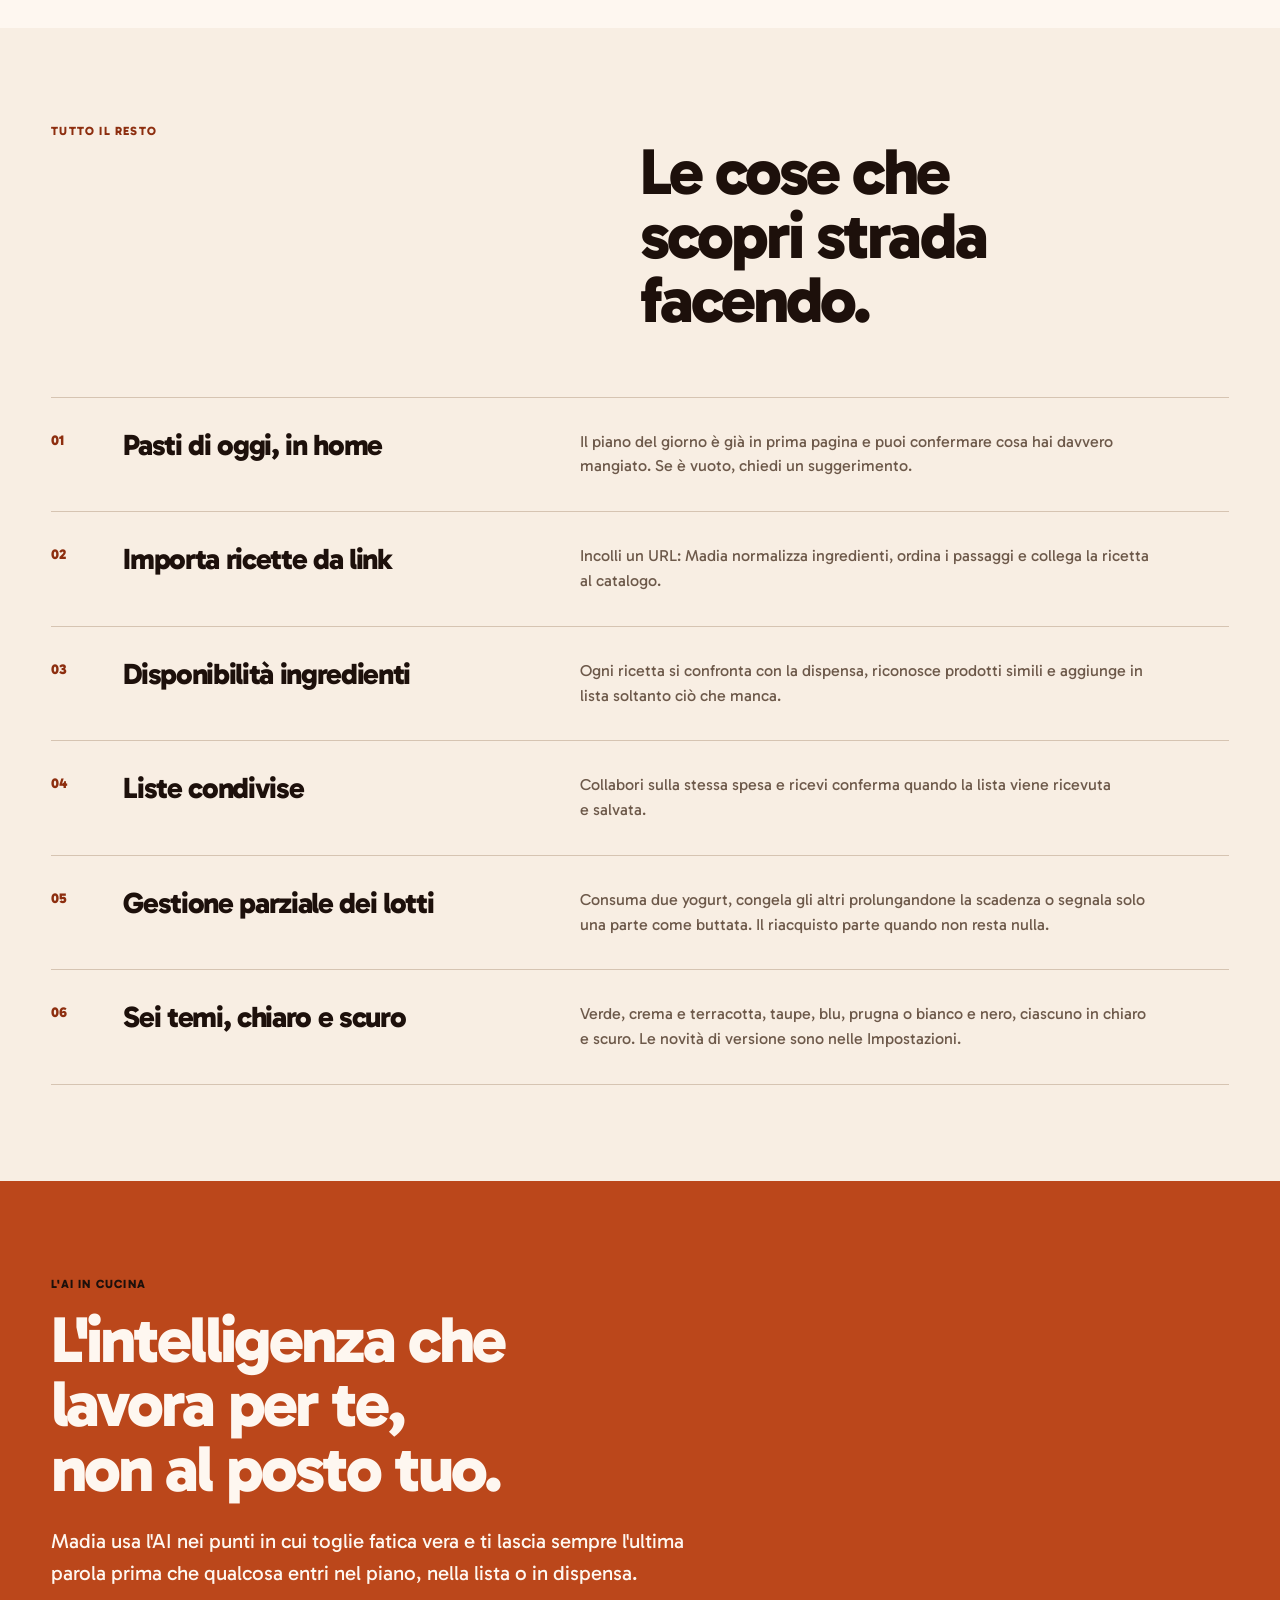
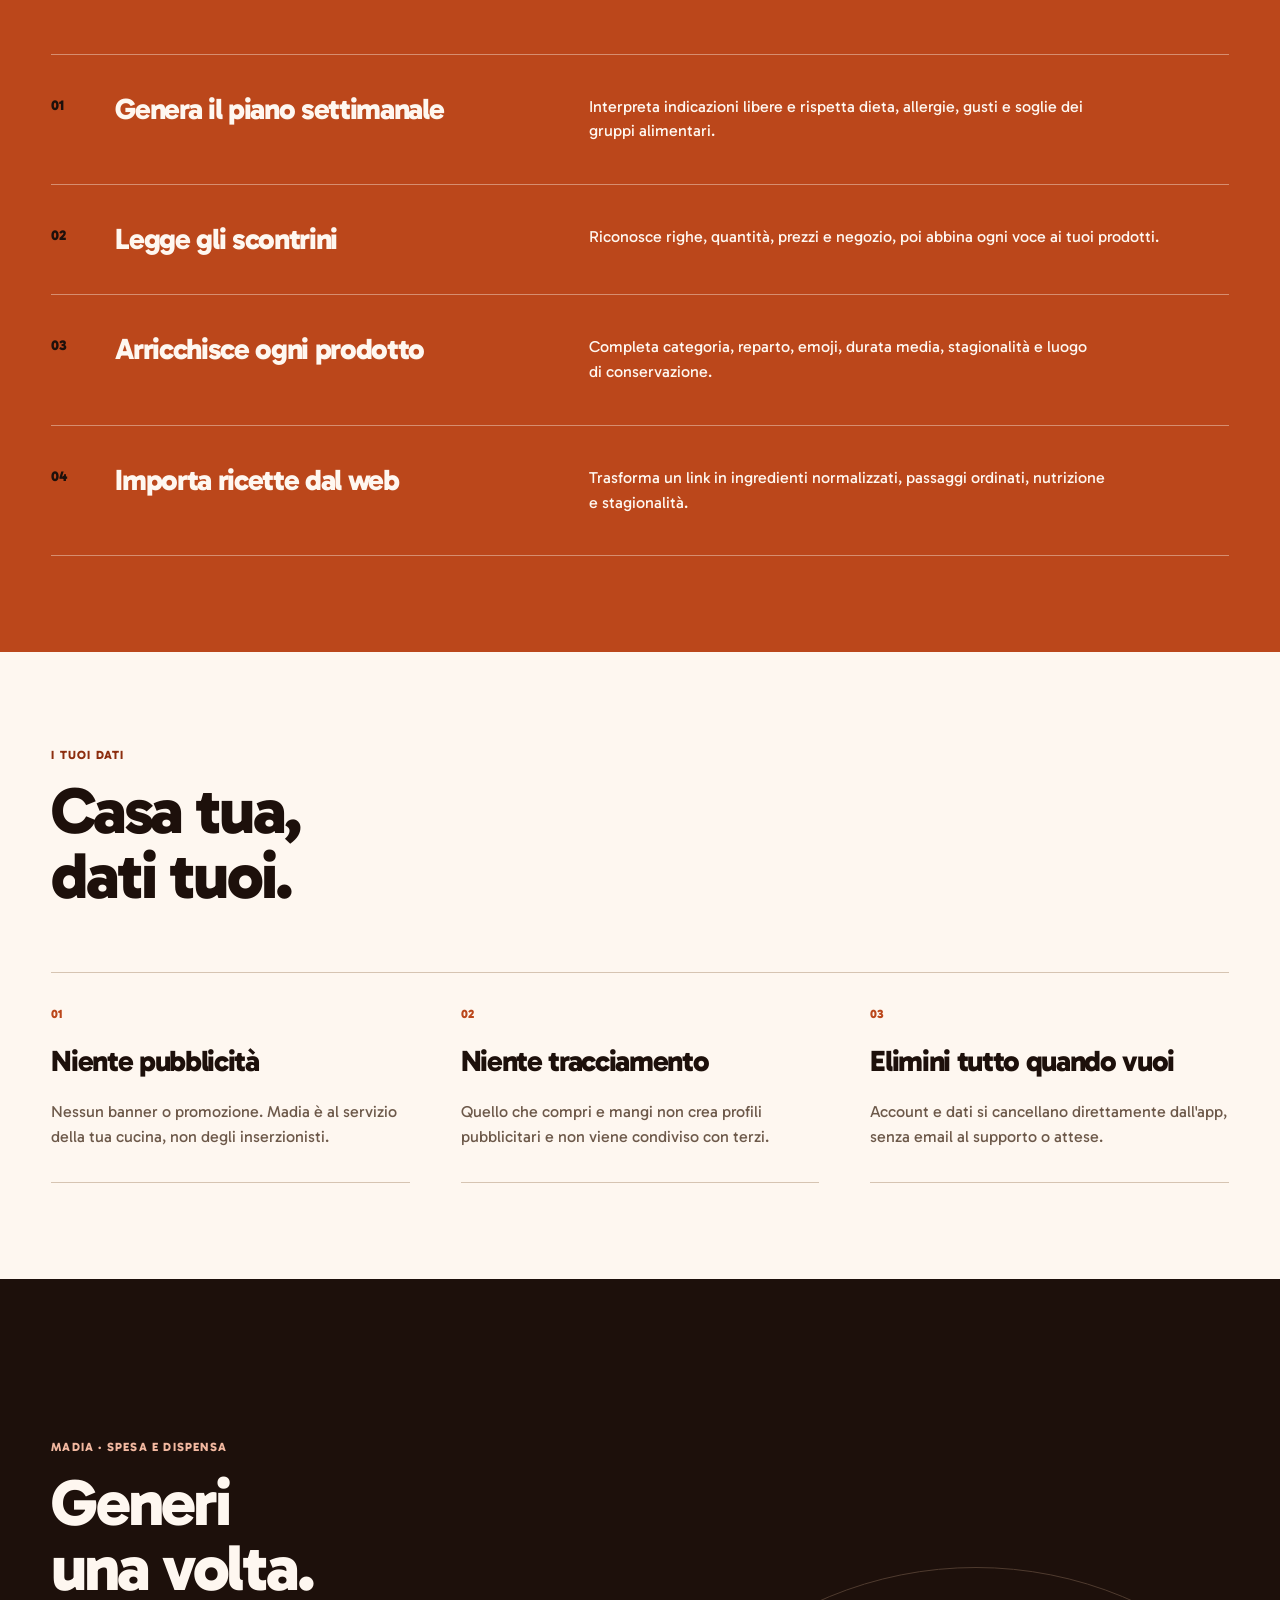
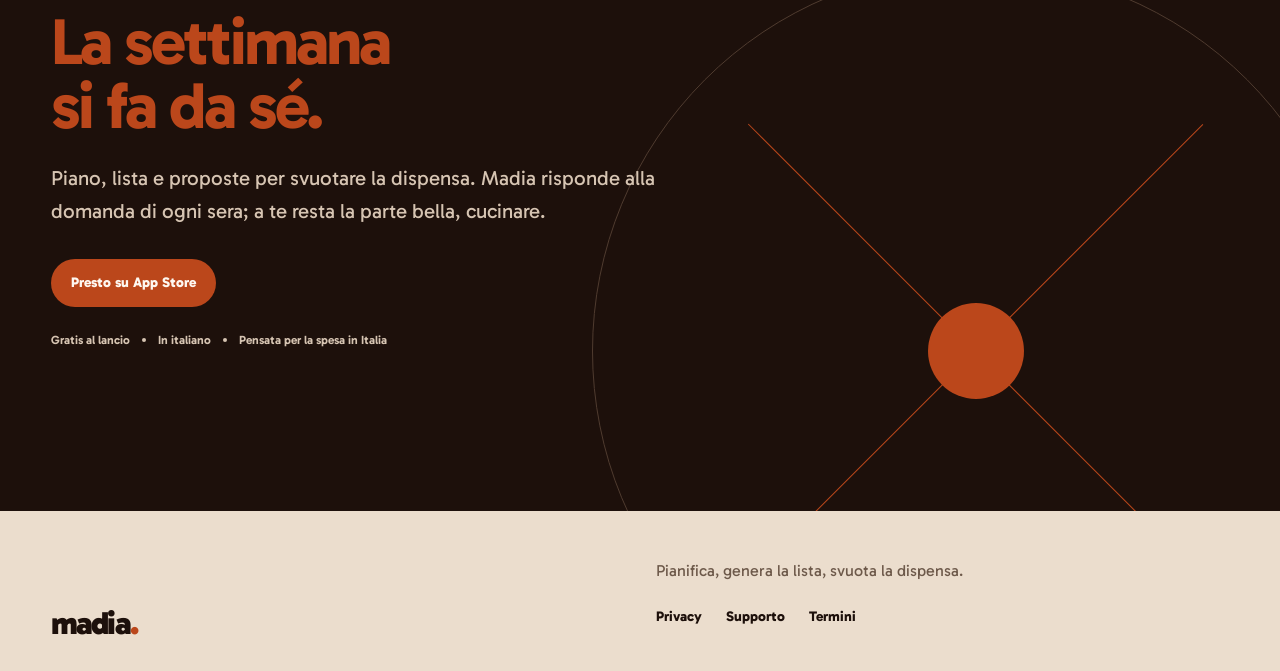
==== commit 1ef713a2: "feat: pubblica landing editoriale come homepage" ====
--- a/editoriale/index.html
+++ b/editoriale/index.html
@@ -1,3269 +1,15 @@
-<!DOCTYPE html>
+<!doctype html>
 <html lang="it">
-  <head>
-    <meta charset="UTF-8">
-    <meta
-      name="viewport"
-      content="width=device-width, initial-scale=1, viewport-fit=cover"
-    >
-    <meta
-      name="description"
-      content="Madia genera la pianificazione dei pasti, ne ricava la lista della spesa e aiuta a svuotare la dispensa."
-    >
-    <meta name="theme-color" content="#f3ede2">
-    <title>Madia | La settimana in cucina, quasi in automatico</title>
-    <link rel="icon" href="../favicon.svg" type="image/svg+xml">
-    <link rel="apple-touch-icon" href="../img/apple-touch-icon.png">
-    <link rel="canonical" href="https://sbalzerdavide.github.io/madia-web/editoriale/">
-    <meta property="og:url" content="https://sbalzerdavide.github.io/madia-web/editoriale/">
-    <meta property="og:image" content="https://sbalzerdavide.github.io/madia-web/img/og-cover.jpg">
-    <meta property="og:type" content="website">
-    <meta property="og:site_name" content="Madia">
-    <meta property="og:locale" content="it_IT">
-    <meta property="og:title" content="Madia | La settimana in cucina, quasi in automatico">
-    <meta property="og:description" content="Madia genera la pianificazione dei pasti, ne ricava la lista della spesa e aiuta a svuotare la dispensa.">
-    <meta property="og:image:width" content="1200">
-    <meta property="og:image:height" content="630">
-    <meta property="og:image:alt" content="La pianificazione settimanale di Madia con i pasti già proposti.">
-    <meta name="twitter:card" content="summary_large_image">
-    <meta name="twitter:image" content="https://sbalzerdavide.github.io/madia-web/img/og-cover.jpg">
-    <style>
-
-@font-face {
-  font-family: "Gabarito Variable";
-  font-style: normal;
-  font-display: swap;
-  font-weight: 400 900;
-  src: url("../assets/gabarito-latin-ext-wght-normal.woff2") format("woff2-variations");
-  unicode-range: U+0100-02BA,U+02BD-02C5,U+02C7-02CC,U+02CE-02D7,U+02DD-02FF,U+0304,U+0308,U+0329,U+1D00-1DBF,U+1E00-1E9F,U+1EF2-1EFF,U+2020,U+20A0-20AB,U+20AD-20C0,U+2113,U+2C60-2C7F,U+A720-A7FF;
-}
-
-@font-face {
-  font-family: "Gabarito Variable";
-  font-style: normal;
-  font-display: swap;
-  font-weight: 400 900;
-  src: url("../assets/gabarito-latin-wght-normal.woff2") format("woff2-variations");
-  unicode-range: U+0000-00FF,U+0131,U+0152-0153,U+02BB-02BC,U+02C6,U+02DA,U+02DC,U+0304,U+0308,U+0329,U+2000-206F,U+20AC,U+2122,U+2191,U+2193,U+2212,U+2215,U+FEFF,U+FFFD;
-}
-
-:root {
-  color-scheme: light;
-
-  --color-cream-0: oklch(98% 0.012 72);
-  --color-cream-1: oklch(95.5% 0.019 72);
-  --color-cream-2: oklch(90.5% 0.026 72);
-  --color-cream-3: oklch(83% 0.032 67);
-  --color-brown-1: oklch(48% 0.035 58);
-  --color-brown-2: oklch(37% 0.035 52);
-  --color-brown-3: oklch(25% 0.03 47);
-  --color-espresso: oklch(19% 0.025 43);
-  --color-terracotta-soft: oklch(83% 0.075 44);
-  --color-terracotta: oklch(55% 0.16 39);
-  --color-terracotta-dark: oklch(44% 0.135 37);
-  --color-olive-soft: oklch(87% 0.055 123);
-  --color-olive: oklch(52% 0.082 124);
-  --color-honey: oklch(82% 0.13 82);
-
-  --color-page: var(--color-cream-1);
-  --color-surface: var(--color-cream-0);
-  --color-text: var(--color-espresso);
-  --color-text-soft: var(--color-brown-1);
-  --color-line: var(--color-cream-3);
-  --color-accent: var(--color-terracotta);
-  --color-accent-ink: var(--color-cream-0);
-
-  --font-brand: "Gabarito Variable", "Arial Rounded MT Bold", system-ui,
-    sans-serif;
-
-  --text-caption: 0.75rem;
-  --text-small: 0.875rem;
-  --text-body: 1rem;
-  --text-lead: clamp(1.125rem, 1rem + 0.35vw, 1.35rem);
-  --text-section: clamp(2.5rem, 1.7rem + 3vw, 5.5rem);
-  --text-display: clamp(3.25rem, 2.1rem + 6.5vw, 8.75rem);
-
-  --space-1: 0.25rem;
-  --space-2: 0.5rem;
-  --space-3: 0.75rem;
-  --space-4: 1rem;
-  --space-6: 1.5rem;
-  --space-8: 2rem;
-  --space-12: 3rem;
-  --space-16: 4rem;
-  --space-24: 6rem;
-  --space-32: 8rem;
-
-  --page-gutter: clamp(1.25rem, 4vw, 5.5rem);
-  --page-max: 96rem;
-  --copy-measure: 67ch;
-
-  --radius-small: 0.75rem;
-  --radius-medium: 1.4rem;
-  --radius-large: 2.5rem;
-  --radius-phone: 2.65rem;
-
-  --shadow-phone: 0 2rem 5rem oklch(19% 0.025 43 / 0.22);
-  --shadow-lifted: 0 1.2rem 3rem oklch(24% 0.03 47 / 0.12);
-
-  --duration-fast: 140ms;
-  --duration-state: 260ms;
-  --duration-enter: 650ms;
-  --ease-out-quart: cubic-bezier(0.25, 1, 0.5, 1);
-  --ease-out-expo: cubic-bezier(0.16, 1, 0.3, 1);
-}
-
-
-*,
-*::before,
-*::after {
-  box-sizing: border-box;
-}
-
-html {
-  background: var(--color-page);
-  color: var(--color-text);
-  scroll-behavior: smooth;
-}
-
-body {
-  margin: 0;
-  min-width: 20rem;
-  min-height: 100vh;
-  overflow-x: hidden;
-  background: var(--color-page);
-  font-family: var(--font-brand);
-  font-size: var(--text-body);
-  font-kerning: normal;
-  font-optical-sizing: auto;
-  line-height: 1.5;
-  text-rendering: optimizeLegibility;
-  -webkit-font-smoothing: antialiased;
-}
-
-button,
-a {
-  color: inherit;
-  font: inherit;
-}
-
-button {
-  border: 0;
-}
-
-a {
-  text-decoration-thickness: 0.08em;
-  text-underline-offset: 0.2em;
-}
-
-a:focus-visible,
-button:focus-visible {
-  outline: 0.2rem solid var(--color-terracotta-dark);
-  outline-offset: 0.25rem;
-}
-
-h1,
-h2,
-h3,
-p {
-  margin: 0;
-}
-
-h1,
-h2,
-h3 {
-  font-weight: 800;
-  letter-spacing: -0.045em;
-  line-height: 0.98;
-  text-wrap: balance;
-}
-
-p {
-  text-wrap: pretty;
-}
-
-svg {
-  display: block;
-  width: 1em;
-  height: 1em;
-}
-
-.skip-link {
-  position: fixed;
-  z-index: 100;
-  top: var(--space-3);
-  left: var(--space-3);
-  padding: var(--space-3) var(--space-4);
-  transform: translateY(-180%);
-  border-radius: var(--radius-small);
-  background: var(--color-espresso);
-  color: var(--color-cream-0);
-  font-weight: 700;
-}
-
-.skip-link:focus {
-  transform: translateY(0);
-}
-
-.eyebrow {
-  color: var(--color-terracotta-dark);
-  font-size: var(--text-caption);
-  font-weight: 800;
-  letter-spacing: 0.1em;
-  line-height: 1.25;
-  text-transform: uppercase;
-}
-
-.eyebrow--light {
-  color: var(--color-terracotta-soft);
-}
-
-.eyebrow--on-color {
-  color: var(--color-espresso);
-}
-
-.reveal-ready .reveal {
-  opacity: 0;
-  transform: translateY(2rem);
-  transition:
-    opacity var(--duration-enter) var(--ease-out-expo),
-    transform var(--duration-enter) var(--ease-out-expo);
-}
-
-.reveal-ready .reveal.is-visible {
-  opacity: 1;
-  transform: translateY(0);
-}
-
-@media (prefers-reduced-motion: reduce) {
-  html {
-    scroll-behavior: auto;
-  }
-
-  *,
-  *::before,
-  *::after {
-    animation-duration: 0.01ms !important;
-    animation-iteration-count: 1 !important;
-    scroll-behavior: auto !important;
-    transition-duration: 0.01ms !important;
-  }
-}
-
-
-.site-header {
-  position: relative;
-  z-index: 20;
-  display: grid;
-  grid-template-areas:
-    "brand locale"
-    "nav nav";
-  grid-template-columns: 1fr auto;
-  align-items: center;
-  gap: var(--space-3);
-  min-height: 7rem;
-  padding: max(var(--space-3), env(safe-area-inset-top)) var(--page-gutter)
-    var(--space-3);
-  border-bottom: 1px solid var(--color-line);
-  background: var(--color-page);
-}
-
-.wordmark {
-  justify-self: start;
-  color: var(--color-text);
-  font-size: 1.6rem;
-  font-weight: 900;
-  letter-spacing: -0.06em;
-  line-height: 1;
-  text-decoration: none;
-}
-
-.site-header .wordmark {
-  grid-area: brand;
-}
-
-.wordmark span {
-  color: var(--color-accent);
-}
-
-.site-nav {
-  grid-area: nav;
-  display: flex;
-  align-items: center;
-  gap: clamp(1rem, 3vw, 2rem);
-  overflow-x: auto;
-  padding-bottom: var(--space-1);
-  scrollbar-width: none;
-  white-space: nowrap;
-}
-
-.site-nav::-webkit-scrollbar {
-  display: none;
-}
-
-.site-nav a {
-  display: inline-flex;
-  flex: 0 0 auto;
-  min-height: 2.75rem;
-  align-items: center;
-  font-size: var(--text-small);
-  font-weight: 650;
-  text-decoration: none;
-}
-
-.site-nav a:hover {
-  color: var(--color-terracotta-dark);
-}
-
-.site-nav .header-cta {
-  min-height: 2.75rem;
-  padding: 0 var(--space-4);
-  border-radius: 999px;
-  background: var(--color-accent);
-  color: var(--color-accent-ink);
-  font-weight: 800;
-}
-
-.site-nav .header-cta:hover {
-  background: var(--color-terracotta-dark);
-  color: var(--color-accent-ink);
-}
-
-.locale-switch {
-  grid-area: locale;
-  display: flex;
-  align-items: center;
-  justify-self: end;
-  color: var(--color-text-soft);
-  font-size: var(--text-small);
-  font-weight: 750;
-}
-
-.locale-switch__option {
-  display: grid;
-  min-width: 2.75rem;
-  min-height: 2.75rem;
-  place-items: center;
-  padding: 0;
-  background: transparent;
-  color: inherit;
-  cursor: pointer;
-  transition: color var(--duration-fast) var(--ease-out-quart);
-}
-
-.locale-switch__option[aria-pressed="true"] {
-  color: var(--color-accent);
-}
-
-.hero {
-  position: relative;
-  display: grid;
-  min-height: calc(100svh - 7rem);
-  overflow: clip;
-  padding: clamp(3.5rem, 9vw, 7rem) var(--page-gutter) var(--space-16);
-}
-
-.hero__copy {
-  position: relative;
-  z-index: 3;
-  align-self: center;
-}
-
-.hero h1 {
-  display: grid;
-  max-width: 10ch;
-  margin-top: var(--space-4);
-  font-size: var(--text-display);
-  line-height: 0.86;
-}
-
-.hero h1 strong {
-  margin-top: 0.14em;
-  color: var(--color-accent);
-  font-size: 0.67em;
-  font-weight: 860;
-  line-height: 0.96;
-}
-
-.hero__body {
-  max-width: 39rem;
-  margin-top: var(--space-6);
-  color: var(--color-text-soft);
-  font-size: var(--text-lead);
-  line-height: 1.55;
-}
-
-.hero__actions {
-  display: flex;
-  flex-wrap: wrap;
-  align-items: center;
-  gap: var(--space-4) var(--space-6);
-  margin-top: var(--space-8);
-}
-
-.primary-cta,
-.launch-status {
-  display: inline-flex;
-  min-height: 3rem;
-  align-items: center;
-  justify-content: center;
-  padding: 0.75rem 1.25rem;
-  border-radius: 999px;
-  background: var(--color-accent);
-  color: var(--color-accent-ink);
-  font-size: var(--text-small);
-  font-weight: 800;
-  text-decoration: none;
-}
-
-.primary-cta {
-  box-shadow: 0 0.8rem 1.8rem oklch(44% 0.135 37 / 0.18);
-  transition:
-    background var(--duration-fast) var(--ease-out-quart),
-    transform var(--duration-state) var(--ease-out-quart);
-}
-
-.primary-cta:hover {
-  background: var(--color-terracotta-dark);
-  transform: translateY(-0.12rem);
-}
-
-.scroll-cue {
-  display: inline-flex;
-  min-height: 2.75rem;
-  align-items: center;
-  gap: var(--space-3);
-  color: var(--color-terracotta-dark);
-  font-size: var(--text-small);
-  font-weight: 750;
-  text-decoration: none;
-}
-
-.scroll-cue svg {
-  width: 1.15rem;
-  height: 1.15rem;
-  transition: transform var(--duration-state) var(--ease-out-quart);
-}
-
-.scroll-cue:hover svg {
-  transform: translateY(0.25rem);
-}
-
-.trust-line,
-.launch-notes {
-  display: flex;
-  flex-wrap: wrap;
-  align-items: center;
-  gap: var(--space-2) var(--space-3);
-  max-width: 41rem;
-  margin-top: var(--space-6);
-  color: var(--color-text-soft);
-  font-size: var(--text-caption);
-  font-weight: 650;
-}
-
-.trust-line i,
-.launch-notes i {
-  width: 0.25rem;
-  height: 0.25rem;
-  border-radius: 50%;
-  background: currentcolor;
-}
-
-.hero__visual {
-  position: relative;
-  min-height: 30rem;
-  margin-top: var(--space-8);
-}
-
-.hero__sun {
-  position: absolute;
-  top: 4%;
-  left: 20%;
-  width: clamp(20rem, 82vw, 37rem);
-  aspect-ratio: 1;
-  border-radius: 50%;
-  background: var(--color-accent);
-}
-
-.hero__devices {
-  position: absolute;
-  inset: 0;
-  transform: translate3d(var(--shift-x, 0), var(--shift-y, 0), 0);
-  transition: transform 700ms var(--ease-out-expo);
-}
-
-.hero__devices.is-moving {
-  will-change: transform;
-}
-
-.bridge {
-  display: grid;
-  gap: var(--space-12);
-  padding: var(--space-24) var(--page-gutter);
-  background: var(--color-espresso);
-  color: var(--color-cream-0);
-}
-
-.bridge__diagram {
-  position: relative;
-  min-height: 16rem;
-  max-width: 25rem;
-}
-
-.bridge__node {
-  position: absolute;
-  z-index: 2;
-  display: grid;
-  width: 5rem;
-  aspect-ratio: 1;
-  place-items: center;
-  border: 0.18rem solid var(--color-accent);
-  border-radius: 50%;
-  background: var(--color-espresso);
-  color: var(--color-cream-0);
-  font-size: 1.7rem;
-}
-
-.bridge__node--plan {
-  top: 0;
-  left: calc(50% - 2.5rem);
-}
-
-.bridge__node--shop {
-  bottom: 0;
-  left: 4%;
-}
-
-.bridge__node--pantry {
-  right: 4%;
-  bottom: 0;
-}
-
-.bridge__path {
-  position: absolute;
-  bottom: 2.35rem;
-  left: 18%;
-  width: 64%;
-  height: 11rem;
-  border: 0.18rem solid var(--color-accent);
-  border-top: 0;
-  border-radius: 0 0 10rem 10rem;
-}
-
-.bridge__path--b {
-  bottom: 3.9rem;
-  left: 29%;
-  width: 42%;
-  height: 11rem;
-  border-width: 0.18rem 0 0;
-  border-radius: 50%;
-  transform: rotate(90deg);
-}
-
-.bridge__copy {
-  max-width: 45rem;
-}
-
-.bridge h2 {
-  margin-top: var(--space-4);
-  font-size: clamp(2.7rem, 1.9rem + 3.6vw, 5.8rem);
-}
-
-.bridge__copy > p:last-child {
-  max-width: 43rem;
-  margin-top: var(--space-6);
-  color: var(--color-cream-3);
-  font-size: var(--text-lead);
-  line-height: 1.6;
-}
-
-.flow {
-  padding: var(--space-24) var(--page-gutter) var(--space-16);
-  background: var(--color-surface);
-}
-
-.flow__header,
-.everyday__header {
-  display: grid;
-  gap: var(--space-6);
-  max-width: var(--page-max);
-  margin: 0 auto var(--space-16);
-}
-
-.flow__header h2,
-.features__header h2,
-.everyday__header h2,
-.privacy__header h2 {
-  max-width: 12ch;
-  margin-top: var(--space-4);
-  font-size: var(--text-section);
-}
-
-.flow__header > p,
-.everyday__header > p {
-  max-width: 37rem;
-  color: var(--color-text-soft);
-  font-size: var(--text-lead);
-  line-height: 1.55;
-}
-
-.flow-step {
-  display: grid;
-  gap: var(--space-8);
-  max-width: var(--page-max);
-  margin: 0 auto;
-  padding: var(--space-16) 0;
-  border-top: 1px solid var(--color-line);
-}
-
-.flow-step__copy {
-  align-self: center;
-}
-
-.flow-step__number {
-  color: var(--color-terracotta-dark);
-  font-size: var(--text-small);
-  font-weight: 850;
-  letter-spacing: 0.08em;
-  text-transform: uppercase;
-}
-
-.flow-step__copy h3,
-.daily-moment__copy h3 {
-  max-width: 13ch;
-  margin-top: var(--space-4);
-  font-size: clamp(2.25rem, 1.8rem + 2vw, 4.5rem);
-  line-height: 1;
-}
-
-.flow-step__copy > p:not(.flow-step__number, .flow-step__outcome),
-.daily-moment__copy > p:not(.flow-step__number) {
-  max-width: 38rem;
-  margin-top: var(--space-6);
-  color: var(--color-text-soft);
-  font-size: var(--text-lead);
-  line-height: 1.58;
-}
-
-.flow-step__details {
-  display: grid;
-  gap: var(--space-3);
-  max-width: 36rem;
-  margin: var(--space-6) 0 0;
-  padding: 0;
-  list-style: none;
-}
-
-.flow-step__details li {
-  position: relative;
-  padding-left: 1.4rem;
-  color: var(--color-text-soft);
-  line-height: 1.5;
-}
-
-.flow-step__details li::before {
-  position: absolute;
-  top: 0.65em;
-  left: 0;
-  width: 0.45rem;
-  height: 0.45rem;
-  border-radius: 50%;
-  background: var(--color-accent);
-  content: "";
-}
-
-.flow-step__outcome {
-  max-width: 35rem;
-  margin-top: var(--space-6);
-  padding-top: var(--space-4);
-  border-top: 1px solid var(--color-line);
-  color: var(--color-terracotta-dark);
-  font-size: var(--text-small);
-  font-weight: 800;
-}
-
-.product-stage {
-  display: grid;
-  min-height: 29rem;
-  place-items: center;
-  overflow: hidden;
-  padding: var(--space-8) var(--space-4);
-  border-radius: clamp(1.5rem, 4vw, 7rem);
-}
-
-.product-stage--plan,
-.product-stage--cooking {
-  background: var(--color-terracotta-soft);
-}
-
-.product-stage--shop {
-  background: var(--color-olive-soft);
-}
-
-.product-stage--receipt {
-  background: var(--color-honey);
-}
-
-.product-stage--deduction {
-  background: var(--color-espresso);
-}
-
-.deduction-flow {
-  display: grid;
-  justify-items: center;
-  gap: var(--space-4);
-  width: min(100%, 33rem);
-  color: var(--color-cream-0);
-}
-
-.deduction-flow > svg {
-  width: 1.6rem;
-  height: 1.6rem;
-  color: var(--color-accent);
-}
-
-.deduction-flow__node {
-  display: grid;
-  grid-template-columns: auto 1fr;
-  align-items: center;
-  gap: var(--space-4);
-  width: 100%;
-  min-height: 5.5rem;
-  padding: var(--space-4) var(--space-6);
-  border: 1px solid var(--color-brown-2);
-  border-radius: var(--radius-medium);
-  color: var(--color-cream-0);
-}
-
-.deduction-flow__node span {
-  color: var(--color-terracotta-soft);
-  font-size: var(--text-caption);
-  font-weight: 850;
-}
-
-.deduction-flow__node b {
-  font-size: clamp(1.15rem, 1rem + 0.6vw, 1.55rem);
-}
-
-.deduction-flow__node--accent {
-  border-color: var(--color-accent);
-  background: var(--color-accent);
-}
-
-.deduction-flow__node--accent span {
-  color: var(--color-espresso);
-}
-
-.decision-callout {
-  display: grid;
-  gap: var(--space-6);
-  max-width: var(--page-max);
-  margin: var(--space-16) auto var(--space-8);
-  padding: clamp(2rem, 7vw, 6rem);
-  border-radius: var(--radius-large) clamp(3rem, 9vw, 9rem);
-  background: var(--color-accent);
-  color: var(--color-accent-ink);
-}
-
-.decision-callout .eyebrow {
-  color: var(--color-espresso);
-}
-
-.decision-callout h3 {
-  max-width: 17ch;
-  font-size: clamp(2.3rem, 1.5rem + 3.5vw, 5.5rem);
-}
-
-.decision-callout > p:last-child {
-  max-width: 42rem;
-  color: var(--color-cream-0);
-  font-size: var(--text-lead);
-  line-height: 1.58;
-}
-
-.balance {
-  display: grid;
-  gap: var(--space-12);
-  overflow: hidden;
-  padding: var(--space-24) var(--page-gutter);
-  background: var(--color-page);
-}
-
-.balance__copy {
-  align-self: center;
-}
-
-.balance h2 {
-  max-width: 12ch;
-  margin-top: var(--space-4);
-  font-size: var(--text-section);
-}
-
-.section-lead {
-  max-width: 39rem;
-  margin-top: var(--space-6);
-  color: var(--color-text-soft);
-  font-size: var(--text-lead);
-  line-height: 1.58;
-}
-
-.proof-list {
-  display: grid;
-  gap: 0;
-  max-width: 42rem;
-  margin: var(--space-8) 0 0;
-  padding: 0;
-  border-top: 1px solid var(--color-line);
-  list-style: none;
-}
-
-.proof-list li {
-  display: grid;
-  gap: var(--space-2);
-  padding: var(--space-4) 0;
-  border-bottom: 1px solid var(--color-line);
-}
-
-.proof-list b {
-  color: var(--color-text);
-  font-size: var(--text-small);
-}
-
-.proof-list span {
-  color: var(--color-text-soft);
-  line-height: 1.5;
-}
-
-.balance__visual {
-  position: relative;
-  display: grid;
-  min-height: 42rem;
-  place-items: center;
-}
-
-.balance__shape {
-  position: absolute;
-  width: min(90vw, 35rem);
-  aspect-ratio: 1;
-  border-radius: 50%;
-  background: var(--color-honey);
-}
-
-.image-caption {
-  position: absolute;
-  right: 0;
-  bottom: 0;
-  max-width: 19rem;
-  padding: var(--space-4);
-  border-radius: var(--radius-medium);
-  background: var(--color-espresso);
-  color: var(--color-cream-0);
-  font-size: var(--text-small);
-  font-weight: 650;
-  line-height: 1.45;
-}
-
-.loop {
-  padding: var(--space-24) var(--page-gutter);
-  background: var(--color-espresso);
-  color: var(--color-cream-0);
-}
-
-.loop__header,
-.ai-band__header {
-  max-width: var(--page-max);
-  margin: 0 auto var(--space-16);
-}
-
-.loop__header h2,
-.ai-band__header h2 {
-  max-width: 13ch;
-  margin-top: var(--space-4);
-  font-size: var(--text-section);
-}
-
-.loop__header > p:last-child,
-.ai-band__header > p:last-child {
-  max-width: 43rem;
-  margin-top: var(--space-6);
-  color: var(--color-cream-3);
-  font-size: var(--text-lead);
-  line-height: 1.58;
-}
-
-.loop__track {
-  max-width: var(--page-max);
-  margin: 0 auto;
-  border-top: 1px solid var(--color-brown-2);
-}
-
-.loop__step {
-  display: grid;
-  gap: var(--space-3);
-  padding: var(--space-8) 0;
-  border-bottom: 1px solid var(--color-brown-2);
-}
-
-.loop__step > span,
-.daily-extra > span,
-.privacy__statements article > span {
-  color: var(--color-accent);
-  font-size: var(--text-caption);
-  font-weight: 850;
-}
-
-.loop__role {
-  color: var(--color-terracotta-soft);
-  font-size: var(--text-caption);
-  font-weight: 800;
-  letter-spacing: 0.08em;
-  text-transform: uppercase;
-}
-
-.loop__step h3 {
-  font-size: clamp(1.55rem, 1.3rem + 1vw, 2.4rem);
-}
-
-.loop__step > p:last-child {
-  max-width: 32rem;
-  color: var(--color-cream-3);
-  line-height: 1.55;
-}
-
-.learning-ledger {
-  max-width: var(--page-max);
-  margin: var(--space-16) auto 0;
-  padding: clamp(1.5rem, 5vw, 4rem);
-  border: 1px solid var(--color-brown-2);
-  border-radius: var(--radius-large);
-}
-
-.learning-row {
-  display: grid;
-  gap: var(--space-3);
-  padding: var(--space-6) 0;
-  border-bottom: 1px solid var(--color-brown-2);
-}
-
-.learning-row:last-child {
-  border-bottom: 0;
-}
-
-.learning-row h3 {
-  font-size: clamp(1.2rem, 1.1rem + 0.45vw, 1.55rem);
-}
-
-.learning-row p {
-  max-width: 35rem;
-  color: var(--color-cream-3);
-  line-height: 1.55;
-}
-
-.loop__closing {
-  max-width: 46rem;
-  margin: var(--space-12) auto 0;
-  color: var(--color-terracotta-soft);
-  font-size: var(--text-lead);
-  font-weight: 750;
-  line-height: 1.5;
-  text-align: center;
-}
-
-.everyday {
-  padding: var(--space-24) var(--page-gutter);
-  background: var(--color-surface);
-}
-
-.daily-moment {
-  display: grid;
-  gap: var(--space-8);
-  max-width: var(--page-max);
-  margin: 0 auto;
-  padding: var(--space-16) 0;
-  border-top: 1px solid var(--color-line);
-}
-
-.daily-moment__copy {
-  align-self: center;
-}
-
-.proof-list--compact {
-  margin-top: var(--space-6);
-}
-
-.proof-list--compact li {
-  padding: var(--space-3) 0;
-}
-
-.daily-moment__visual {
-  min-height: 35rem;
-}
-
-.daily-extras {
-  max-width: var(--page-max);
-  margin: var(--space-16) auto 0;
-  border-top: 1px solid var(--color-line);
-}
-
-.daily-extra {
-  display: grid;
-  gap: var(--space-3);
-  padding: var(--space-8) 0;
-  border-bottom: 1px solid var(--color-line);
-}
-
-.daily-extra h3 {
-  max-width: 18ch;
-  font-size: clamp(1.45rem, 1.25rem + 0.75vw, 2rem);
-}
-
-.daily-extra p {
-  max-width: 34rem;
-  color: var(--color-text-soft);
-  line-height: 1.55;
-}
-
-.features {
-  padding: var(--space-24) var(--page-gutter);
-  background: var(--color-page);
-}
-
-.features__header {
-  max-width: var(--page-max);
-  margin: 0 auto var(--space-16);
-}
-
-.feature-list {
-  max-width: var(--page-max);
-  margin: 0 auto;
-  padding: 0;
-  list-style: none;
-}
-
-.feature-row {
-  display: grid;
-  grid-template-columns: 2.2rem 1fr;
-  gap: var(--space-3) var(--space-4);
-  padding: var(--space-8) 0;
-  border-top: 1px solid var(--color-line);
-}
-
-.feature-row:last-child {
-  border-bottom: 1px solid var(--color-line);
-}
-
-.feature-row > span {
-  color: var(--color-terracotta-dark);
-  font-size: var(--text-small);
-  font-weight: 850;
-}
-
-.feature-row h3 {
-  font-size: clamp(1.45rem, 1.25rem + 0.75vw, 2rem);
-  line-height: 1.08;
-}
-
-.feature-row p {
-  grid-column: 2;
-  max-width: 36rem;
-  color: var(--color-text-soft);
-  line-height: 1.55;
-}
-
-.ai-band {
-  padding: var(--space-24) var(--page-gutter);
-  background: var(--color-accent);
-  color: var(--color-accent-ink);
-}
-
-.ai-band__header > p:last-child {
-  color: var(--color-cream-0);
-}
-
-.ai-ledger {
-  max-width: var(--page-max);
-  margin: 0 auto;
-  padding: 0;
-  border-top: 1px solid oklch(98% 0.012 72 / 0.4);
-  list-style: none;
-}
-
-.ai-ledger li {
-  display: grid;
-  grid-template-columns: 2.5rem 1fr;
-  gap: var(--space-4);
-  padding: var(--space-8) 0;
-  border-bottom: 1px solid oklch(98% 0.012 72 / 0.4);
-}
-
-.ai-ledger li > span {
-  color: var(--color-espresso);
-  font-size: var(--text-small);
-  font-weight: 850;
-}
-
-.ai-ledger h3 {
-  font-size: clamp(1.45rem, 1.25rem + 0.75vw, 2.1rem);
-}
-
-.ai-ledger p {
-  max-width: 38rem;
-  margin-top: var(--space-3);
-  color: var(--color-cream-0);
-  line-height: 1.55;
-}
-
-.privacy {
-  padding: var(--space-24) var(--page-gutter);
-  background: var(--color-surface);
-}
-
-.privacy__header {
-  max-width: var(--page-max);
-  margin: 0 auto var(--space-16);
-}
-
-.privacy__statements {
-  max-width: var(--page-max);
-  margin: 0 auto;
-  border-top: 1px solid var(--color-line);
-}
-
-.privacy__statements article {
-  display: grid;
-  gap: var(--space-3);
-  padding: var(--space-8) 0;
-  border-bottom: 1px solid var(--color-line);
-}
-
-.privacy__statements h3 {
-  font-size: clamp(1.45rem, 1.25rem + 0.75vw, 2rem);
-}
-
-.privacy__statements p {
-  max-width: 33rem;
-  color: var(--color-text-soft);
-  line-height: 1.55;
-}
-
-.closing {
-  position: relative;
-  display: grid;
-  min-height: 48rem;
-  overflow: hidden;
-  padding: var(--space-24) var(--page-gutter);
-  background: var(--color-espresso);
-  color: var(--color-cream-0);
-}
-
-.closing__copy {
-  position: relative;
-  z-index: 2;
-  align-self: center;
-}
-
-.closing h2 {
-  display: grid;
-  max-width: 11ch;
-  margin-top: var(--space-4);
-  font-size: var(--text-section);
-}
-
-.closing h2 strong {
-  margin-top: 0.15em;
-  color: var(--color-accent);
-}
-
-.closing__copy > p:not(.eyebrow, .launch-notes) {
-  max-width: 39rem;
-  margin-top: var(--space-6);
-  color: var(--color-cream-3);
-  font-size: var(--text-lead);
-  line-height: 1.58;
-}
-
-.launch-status {
-  margin-top: var(--space-8);
-}
-
-.launch-notes {
-  color: var(--color-cream-3);
-}
-
-.closing__mark {
-  position: absolute;
-  right: -12rem;
-  bottom: -12rem;
-  width: 35rem;
-  aspect-ratio: 1;
-  border: 1px solid var(--color-brown-2);
-  border-radius: 50%;
-}
-
-.closing__mark-line {
-  position: absolute;
-  top: 50%;
-  left: 8%;
-  width: 84%;
-  height: 1px;
-  background: var(--color-accent);
-}
-
-.closing__mark-line--a {
-  transform: rotate(45deg);
-}
-
-.closing__mark-line--b {
-  transform: rotate(-45deg);
-}
-
-.closing__mark-dot {
-  position: absolute;
-  top: calc(50% - 3rem);
-  left: calc(50% - 3rem);
-  width: 6rem;
-  aspect-ratio: 1;
-  border-radius: 50%;
-  background: var(--color-accent);
-}
-
-.site-footer {
-  display: grid;
-  gap: var(--space-8);
-  padding: var(--space-12) var(--page-gutter)
-    max(var(--space-8), env(safe-area-inset-bottom));
-  background: var(--color-cream-2);
-}
-
-.wordmark--footer {
-  font-size: clamp(3.5rem, 2.8rem + 3vw, 6.8rem);
-}
-
-.site-footer p {
-  max-width: 27rem;
-  color: var(--color-text-soft);
-}
-
-.site-footer__meta {
-  display: grid;
-  gap: var(--space-3);
-  align-content: end;
-}
-
-.site-footer__legal {
-  display: flex;
-  flex-wrap: wrap;
-  gap: var(--space-2) var(--space-6);
-}
-
-.site-footer__legal a {
-  display: inline-flex;
-  min-height: 2.75rem;
-  align-items: center;
-  color: var(--color-text);
-  font-size: var(--text-small);
-  font-weight: 750;
-  text-decoration: none;
-}
-
-.site-footer__top {
-  display: inline-flex;
-  min-height: 2.75rem;
-  align-items: center;
-  justify-self: start;
-  gap: var(--space-3);
-  font-size: var(--text-small);
-  font-weight: 750;
-  text-decoration: none;
-}
-
-
-.device-shot {
-  position: relative;
-  margin: 0;
-  overflow: hidden;
-  aspect-ratio: 1170 / 2532;
-  border: 0.36rem solid var(--color-espresso);
-  border-radius: var(--radius-phone);
-  background: var(--color-surface);
-  box-shadow: var(--shadow-phone);
-}
-
-.device-shot::after {
-  position: absolute;
-  inset: 0;
-  border: 1px solid oklch(98% 0.012 72 / 0.2);
-  border-radius: calc(var(--radius-phone) - 0.36rem);
-  box-shadow: inset 0 0 0 1px oklch(19% 0.025 43 / 0.13);
-  content: "";
-  pointer-events: none;
-}
-
-.device-shot img {
-  display: block;
-  width: 100%;
-  height: 100%;
-  object-fit: cover;
-}
-
-.device-shot--weekly,
-.device-shot--shopping {
-  position: absolute;
-  width: 15.5rem;
-}
-
-.device-shot--weekly {
-  z-index: 2;
-  top: 1.5rem;
-  left: 0;
-  transform: rotate(-5deg);
-}
-
-.device-shot--shopping {
-  z-index: 1;
-  top: 0;
-  right: -3.5rem;
-  transform: rotate(5deg);
-}
-
-.screen-pair {
-  position: relative;
-  width: min(100%, 39rem);
-  height: 32rem;
-}
-
-.screen-pair .device-shot {
-  position: absolute;
-  width: min(47%, 17rem);
-  border-color: var(--color-brown-3);
-}
-
-.device-shot--generator {
-  z-index: 2;
-  bottom: -7rem;
-  left: 7%;
-  transform: rotate(-4deg);
-}
-
-.device-shot--preferences {
-  top: 1rem;
-  right: 7%;
-  transform: rotate(4.5deg);
-}
-
-.device-shot--flow {
-  width: min(68%, 18rem);
-  border-color: var(--color-brown-3);
-}
-
-.product-stage--shop .device-shot--flow {
-  margin-bottom: -10rem;
-  transform: rotate(-2.5deg);
-}
-
-.device-shot--balance {
-  z-index: 2;
-  width: min(68vw, 19rem);
-  border-color: var(--color-brown-3);
-  transform: rotate(3deg);
-}
-
-.device-shot--daily {
-  width: min(68%, 18rem);
-  margin-bottom: -10rem;
-  border-color: var(--color-brown-3);
-}
-
-.daily-moment--store .device-shot--daily {
-  transform: rotate(-2.5deg);
-}
-
-.daily-moment--cooking .device-shot--daily {
-  transform: rotate(2.5deg);
-}
-
-.daily-moment--receipt .device-shot--daily {
-  transform: rotate(-2deg);
-}
-
-@media (min-width: 40rem) {
-  .device-shot--weekly,
-  .device-shot--shopping {
-    width: 18rem;
-  }
-
-  .device-shot--weekly {
-    left: 1rem;
-  }
-
-  .device-shot--shopping {
-    right: 1rem;
-  }
-
-  .screen-pair {
-    height: 36rem;
-  }
-
-  .screen-pair .device-shot {
-    width: min(46%, 18rem);
-  }
-
-  .device-shot--flow,
-  .device-shot--daily {
-    width: min(54%, 19rem);
-  }
-}
-
-@media (min-width: 75rem) {
-  .device-shot--weekly,
-  .device-shot--shopping {
-    width: 20rem;
-  }
-
-  .device-shot--weekly {
-    left: 0;
-  }
-
-  .device-shot--shopping {
-    right: 0;
-  }
-
-  .screen-pair {
-    height: 40rem;
-  }
-
-  .screen-pair .device-shot,
-  .device-shot--flow,
-  .device-shot--daily,
-  .device-shot--balance {
-    width: 20rem;
-  }
-}
-
-@media (max-width: 30rem) {
-  .device-shot {
-    border-width: 0.3rem;
-    border-radius: 2.25rem;
-  }
-
-  .device-shot::after {
-    border-radius: calc(2.25rem - 0.3rem);
-  }
-
-  .device-shot--weekly,
-  .device-shot--shopping {
-    width: 13.25rem;
-  }
-
-  .device-shot--weekly {
-    left: -1.25rem;
-  }
-
-  .device-shot--shopping {
-    right: -2.25rem;
-  }
-
-  .screen-pair {
-    height: 26rem;
-  }
-
-  .screen-pair .device-shot {
-    width: 12.6rem;
-  }
-
-  .device-shot--generator {
-    bottom: -4.5rem;
-    left: -0.5rem;
-  }
-
-  .device-shot--preferences {
-    top: 0.75rem;
-    right: -0.5rem;
-  }
-
-  .device-shot--flow,
-  .device-shot--daily {
-    width: min(76%, 15rem);
-  }
-}
-
-
-@media (min-width: 40rem) {
-  .hero__visual {
-    min-height: 37rem;
-  }
-
-  .hero__devices {
-    width: 34rem;
-    margin: 0 auto;
-  }
-
-  .feature-row {
-    grid-template-columns: 3rem minmax(12rem, 0.8fr) minmax(16rem, 1.2fr);
-    gap: var(--space-6);
-    align-items: start;
-  }
-
-  .feature-row p {
-    grid-column: 3;
-  }
-
-  .daily-extra,
-  .privacy__statements article {
-    grid-template-columns: 3rem minmax(12rem, 0.75fr) minmax(16rem, 1.25fr);
-    gap: var(--space-6);
-    align-items: start;
-  }
-
-  .daily-extra p,
-  .privacy__statements article p {
-    grid-column: 3;
-  }
-
-  .site-footer {
-    grid-template-columns: 1fr 1fr auto;
-    align-items: end;
-  }
-
-  .site-footer__top {
-    justify-self: end;
-  }
-}
-
-@media (min-width: 52rem) {
-  .hero {
-    grid-template-columns: minmax(0, 1.04fr) minmax(24rem, 0.96fr);
-    gap: var(--space-6);
-    align-items: center;
-    padding-top: var(--space-12);
-    padding-bottom: var(--space-12);
-  }
-
-  .hero__visual {
-    min-height: 42rem;
-    margin-top: 0;
-  }
-
-  .hero__sun {
-    top: 10%;
-    left: 0;
-    width: min(42vw, 39rem);
-  }
-
-  .hero__devices {
-    top: 1.5rem;
-    right: 0;
-    width: 35rem;
-  }
-
-  .bridge {
-    grid-template-columns: minmax(18rem, 0.75fr) minmax(0, 1.25fr);
-    gap: clamp(3rem, 9vw, 10rem);
-    align-items: center;
-    min-height: 40rem;
-  }
-
-  .bridge__diagram {
-    min-height: 22rem;
-  }
-
-  .bridge__node {
-    width: 6.5rem;
-  }
-
-  .bridge__node--plan {
-    left: calc(50% - 3.25rem);
-  }
-
-  .bridge__path {
-    bottom: 3rem;
-    height: 15rem;
-  }
-
-  .bridge__path--b {
-    bottom: 6rem;
-    height: 14rem;
-  }
-
-  .flow__header,
-  .everyday__header {
-    grid-template-columns: minmax(0, 1.15fr) minmax(18rem, 0.85fr);
-    gap: var(--space-12);
-    align-items: end;
-  }
-
-  .flow-step,
-  .daily-moment {
-    grid-template-columns: minmax(18rem, 0.76fr) minmax(26rem, 1.24fr);
-    gap: clamp(3rem, 7vw, 8rem);
-    min-height: 48rem;
-    padding: var(--space-24) 0;
-  }
-
-  .flow-step--shop .flow-step__copy,
-  .daily-moment--cooking .daily-moment__copy {
-    order: 2;
-  }
-
-  .flow-step--shop .product-stage,
-  .daily-moment--cooking .daily-moment__visual {
-    order: 1;
-  }
-
-  .decision-callout {
-    grid-template-columns: minmax(0, 1.2fr) minmax(19rem, 0.8fr);
-    align-items: end;
-  }
-
-  .decision-callout .eyebrow {
-    grid-column: 1 / -1;
-  }
-
-  .balance {
-    grid-template-columns: minmax(0, 0.95fr) minmax(22rem, 1.05fr);
-    gap: clamp(3rem, 8vw, 9rem);
-    align-items: center;
-    min-height: 54rem;
-  }
-
-  .loop__track {
-    display: grid;
-    grid-template-columns: repeat(3, minmax(0, 1fr));
-    gap: clamp(2rem, 4vw, 5rem);
-  }
-
-  .loop__step {
-    align-content: start;
-    border-bottom: 1px solid var(--color-brown-2);
-  }
-
-  .learning-row {
-    grid-template-columns: minmax(14rem, 0.8fr) minmax(18rem, 1.2fr);
-    gap: var(--space-8);
-    align-items: start;
-  }
-
-  .daily-extras {
-    display: grid;
-    grid-template-columns: repeat(3, minmax(0, 1fr));
-    gap: clamp(2rem, 4vw, 5rem);
-  }
-
-  .daily-extra {
-    display: grid;
-    grid-template-columns: 1fr;
-    align-content: start;
-  }
-
-  .daily-extra p {
-    grid-column: 1;
-  }
-
-  .features__header {
-    display: grid;
-    grid-template-columns: 1fr 1fr;
-  }
-
-  .features__header h2 {
-    grid-column: 2;
-  }
-
-  .privacy__statements {
-    display: grid;
-    grid-template-columns: repeat(3, minmax(0, 1fr));
-    gap: clamp(2rem, 4vw, 5rem);
-  }
-
-  .privacy__statements article {
-    display: grid;
-    grid-template-columns: 1fr;
-    align-content: start;
-  }
-
-  .privacy__statements article p {
-    grid-column: 1;
-  }
-
-  .closing {
-    min-height: 52rem;
-  }
-
-  .closing__mark {
-    right: -5rem;
-    bottom: -14rem;
-    width: 48rem;
-  }
-}
-
-@media (min-width: 64rem) {
-  .site-header {
-    grid-template-areas: "brand nav locale";
-    grid-template-columns: auto minmax(0, 1fr) auto;
-    gap: clamp(2rem, 4vw, 5rem);
-    min-height: 5.5rem;
-  }
-
-  .site-nav {
-    justify-content: flex-end;
-    padding-bottom: 0;
-  }
-}
-
-@media (min-width: 75rem) {
-  .wordmark {
-    font-size: 2rem;
-  }
-
-  .hero {
-    min-height: calc(100svh - 5.5rem);
-    max-width: 112rem;
-    margin: 0 auto;
-  }
-
-  .hero__visual {
-    min-height: 46rem;
-  }
-
-  .hero__devices {
-    width: 40rem;
-  }
-
-  .product-stage {
-    min-height: 38rem;
-    padding: var(--space-12);
-  }
-
-  .daily-moment__visual {
-    min-height: 42rem;
-  }
-
-  .ai-ledger li {
-    grid-template-columns: 3rem minmax(0, 1fr);
-    padding: var(--space-10, 2.5rem) 0;
-  }
-
-  .ai-ledger li > div {
-    display: grid;
-    grid-template-columns: minmax(17rem, 0.8fr) minmax(24rem, 1.2fr);
-    gap: var(--space-12);
-    align-items: start;
-  }
-
-  .ai-ledger p {
-    margin-top: 0;
-  }
-}
-
-@media (max-width: 30rem) {
-  .site-nav {
-    margin-right: calc(var(--page-gutter) * -1);
-    padding-right: var(--page-gutter);
-  }
-
-  .hero__visual {
-    min-height: 27rem;
-    margin-right: -1rem;
-    margin-left: -1rem;
-  }
-
-  .hero__sun {
-    left: 16%;
-    width: 20rem;
-  }
-
-  .primary-cta {
-    width: 100%;
-  }
-
-  .balance__visual {
-    min-height: 36rem;
-  }
-
-  .image-caption {
-    right: -0.25rem;
-    max-width: 15rem;
-  }
-
-  .daily-moment__visual {
-    min-height: 31rem;
-  }
-}
-
-@media (hover: hover) and (pointer: fine) {
-  .locale-switch__option:hover,
-  .site-footer__legal a:hover,
-  .site-footer__top:hover {
-    color: var(--color-terracotta-dark);
-  }
-}
-
-
-.version-switch {
-  position: absolute;
-  top: max(0.55rem, env(safe-area-inset-top));
-  right: var(--page-gutter);
-  display: inline-flex;
-  overflow: hidden;
-  border: 1px solid var(--color-line);
-  border-radius: 999px;
-  background: var(--color-surface);
-  color: var(--color-text-soft);
-  font-size: 0.76rem;
-  font-weight: 750;
-  line-height: 1;
-}
-
-.version-switch__item {
-  display: inline-flex;
-  min-height: 2.75rem;
-  align-items: center;
-  padding: 0 0.85rem;
-  text-decoration: none;
-}
-
-.version-switch__item[aria-current="page"] {
-  background: var(--color-espresso);
-  color: var(--color-cream-0);
-}
-
-.version-switch a:hover {
-  color: var(--color-terracotta-dark);
-}
-
-.site-header {
-  padding-top: max(3.75rem, calc(env(safe-area-inset-top) + 3.25rem));
-}
-
-@media (min-width: 64rem) {
-  .site-header {
-    min-height: 7.25rem;
-  }
-}
-
-    </style>
-  </head>
-  <body>
-    <a class="skip-link" href="#main-content" data-i18n="a11y.skip">
-      Vai al contenuto
-    </a>
-
-    <header class="site-header" id="top">
-      <nav
-        class="version-switch"
-        aria-label="Scegli la versione della landing"
-        data-i18n-aria-label="versions.aria"
-      >
-        <a class="version-switch__item" href="../" data-i18n="versions.classic">Classica</a>
-        <span class="version-switch__item" aria-current="page" data-i18n="versions.editorial">Editoriale</span>
-      </nav>
-      <a
-        class="wordmark"
-        href="#top"
-        data-i18n-aria-label="nav.home"
-        aria-label="Torna all'inizio"
-      >madia<span>.</span></a>
-
-      <nav
-        class="site-nav"
-        aria-label="Navigazione principale"
-        data-i18n-aria-label="nav.aria"
-      >
-        <a href="#flow" data-i18n="nav.flow">Come funziona</a>
-        <a href="#balance" data-i18n="nav.balance">Equilibrio</a>
-        <a href="#everyday" data-i18n="nav.everyday">Ogni giorno</a>
-        <a href="#ai" data-i18n="nav.ai">L'AI in cucina</a>
-        <a class="header-cta" href="#launch" data-i18n="cta.soon">
-          Presto su App Store
-        </a>
-      </nav>
-
-      <div
-        class="locale-switch"
-        role="group"
-        aria-label="Scegli la lingua"
-        data-i18n-aria-label="language.control"
-      >
-        <button
-          class="locale-switch__option"
-          type="button"
-          data-locale="it"
-          aria-pressed="true"
-          aria-label="Passa all'italiano"
-          data-i18n-aria-label="language.selectIt"
-        >IT</button>
-        <span aria-hidden="true">/</span>
-        <button
-          class="locale-switch__option"
-          type="button"
-          data-locale="en"
-          aria-pressed="false"
-          aria-label="Passa all'inglese"
-          data-i18n-aria-label="language.selectEn"
-        >EN</button>
-      </div>
-    </header>
-
-    <main id="main-content">
-      <section class="hero" aria-labelledby="hero-title">
-        <div class="hero__copy reveal">
-          <p class="eyebrow" data-i18n="hero.eyebrow">
-            Pianificazione · Lista · Dispensa · Ricette
-          </p>
-          <h1 id="hero-title">
-            <span data-i18n="hero.titleLine1">La settimana in cucina,</span>
-            <strong data-i18n="hero.titleEmphasis">
-              quasi in automatico.
-            </strong>
-          </h1>
-          <p class="hero__body" data-i18n="hero.body">
-            Madia genera la pianificazione dei pasti, ne ricava la lista della
-            spesa e mette davanti le ricette che svuotano la dispensa. Meno
-            decisioni ogni sera, più spazio per la parte bella: cucinare.
-          </p>
-          <div class="hero__actions">
-            <a class="primary-cta" href="#launch" data-i18n="cta.soon">
-              Presto su App Store
-            </a>
-            <a class="scroll-cue" href="#flow">
-              <span data-i18n="hero.secondary">Guarda come funziona</span>
-              <svg viewBox="0 0 24 24" aria-hidden="true" focusable="false" fill="none" stroke="currentColor" stroke-width="1.8" stroke-linecap="round" stroke-linejoin="round"><path d="M12 5v14"></path><path d="m19 12-7 7-7-7"></path></svg>
-            </a>
-          </div>
-          <p class="trust-line">
-            <span data-i18n="trust.ads">Niente pubblicità</span>
-            <i aria-hidden="true"></i>
-            <span data-i18n="trust.tracking">Niente tracciamento</span>
-            <i aria-hidden="true"></i>
-            <span data-i18n="trust.delete">Elimini account e dati quando vuoi</span>
-          </p>
-        </div>
-
-        <div class="hero__visual reveal">
-          <div class="hero__sun"></div>
-          <div class="hero__devices">
-            <figure class="device-shot device-shot--weekly">
-              <img
-                src="../img/pianificazione.jpg"
-                width="1170"
-                height="2532"
-                alt="Piano settimanale dei pasti in Madia"
-                data-i18n-alt="images.weeklyPlanAlt"
-                decoding="async"
-                fetchpriority="high"
-              >
-            </figure>
-            <figure class="device-shot device-shot--shopping">
-              <img
-                src="../img/spesa.jpg"
-                width="1170"
-                height="2532"
-                alt="Modalità spesa con prodotti da spuntare in Madia"
-                data-i18n-alt="images.shoppingModeAlt"
-                decoding="async"
-              >
-            </figure>
-          </div>
-        </div>
-      </section>
-
-      <section class="bridge" aria-labelledby="engine-title">
-        <div class="bridge__diagram reveal" aria-hidden="true">
-          <div class="bridge__node bridge__node--plan">
-            <svg viewBox="0 0 24 24" aria-hidden="true" focusable="false" fill="none" stroke="currentColor" stroke-width="1.8" stroke-linecap="round" stroke-linejoin="round"><path d="M8 2v3"></path><path d="M16 2v3"></path><rect x="3" y="3" width="18" height="18" rx="2"></rect><path d="M3 9h18"></path><path d="M8 13h.01"></path><path d="M12 13h.01"></path><path d="M16 13h.01"></path><path d="M8 17h.01"></path><path d="M12 17h.01"></path><path d="M16 17h.01"></path></svg>
-          </div>
-          <div class="bridge__node bridge__node--shop">
-            <svg viewBox="0 0 24 24" aria-hidden="true" focusable="false" fill="none" stroke="currentColor" stroke-width="1.8" stroke-linecap="round" stroke-linejoin="round"><path d="m2.05 2.05 1.099-.028a1 1 0 0 1 1.008.815l2.69 14.347A1 1 0 0 0 7.83 18H18"></path><path d="M4.563 5h16.435a1 1 0 0 1 .981 1.204l-1.026 6.226A2 2 0 0 1 18.962 14H6.25"></path><circle cx="18" cy="20" r="2"></circle><circle cx="8" cy="20" r="2"></circle></svg>
-          </div>
-          <div class="bridge__node bridge__node--pantry">
-            <svg viewBox="0 0 24 24" aria-hidden="true" focusable="false" fill="none" stroke="currentColor" stroke-width="1.8" stroke-linecap="round" stroke-linejoin="round"><rect width="20" height="5" x="2" y="3" rx="1"></rect><path d="M4 8v11a2 2 0 0 0 2 2h12a2 2 0 0 0 2-2V8"></path><path d="M10 12h4"></path></svg>
-          </div>
-          <span class="bridge__path"></span>
-          <span class="bridge__path bridge__path--b"></span>
-        </div>
-        <div class="bridge__copy reveal">
-          <p class="eyebrow eyebrow--light" data-i18n="engine.eyebrow">
-            Come funziona Madia
-          </p>
-          <h2 id="engine-title" data-i18n="engine.title">
-            Tre tocchi, e la settimana è risolta.
-          </h2>
-          <p data-i18n="engine.body">
-            Il piano nasce dai tuoi gusti, la lista nasce dal piano e le
-            proposte partono da ciò che hai già in casa. L'automatismo propone,
-            tu decidi.
-          </p>
-        </div>
-      </section>
-
-      <section class="flow" id="flow" aria-labelledby="flow-title">
-        <header class="flow__header reveal">
-          <div>
-            <p class="eyebrow" data-i18n="flow.eyebrow">Il motore</p>
-            <h2 id="flow-title" data-i18n="flow.title">
-              Piano, lista, svuotamento.
-            </h2>
-          </div>
-          <p data-i18n="flow.body">
-            Ogni passaggio prepara il successivo, resta modificabile e non ti
-            chiede di reinserire le stesse informazioni.
-          </p>
-        </header>
-
-        <article class="flow-step">
-          <div class="flow-step__copy reveal">
-            <p class="flow-step__number" data-i18n="flow.step1Label">
-              01 / Pianificazione
-            </p>
-            <h3 data-i18n="flow.step1Title">Il piano si genera da sé.</h3>
-            <p data-i18n="flow.step1Body">
-              Scegli quanti pranzi e quante cene ti servono. Madia costruisce
-              la settimana intorno a quello che hai già, dando priorità agli
-              ingredienti più vicini alla scadenza.
-            </p>
-            <ul class="flow-step__details">
-              <li data-i18n="flow.step1Detail1">
-                Rispetta dieta, allergie, cibi da evitare e profilo alimentare.
-              </li>
-              <li data-i18n="flow.step1Detail2">
-                Capisce indicazioni libere come “max 30 minuti” o “niente
-                latticini a cena”.
-              </li>
-              <li data-i18n="flow.step1Detail3">
-                Blocchi i pasti che ti piacciono e rigeneri soltanto gli altri.
-              </li>
-            </ul>
-            <p class="flow-step__outcome" data-i18n="flow.step1Outcome">
-              Risultato: una settimana modificabile, pasto per pasto.
-            </p>
-          </div>
-
-          <div class="product-stage product-stage--plan reveal">
-            <div class="screen-pair">
-              <figure class="device-shot device-shot--generator">
-                <img
-                  src="../img/generazione.jpg"
-                  width="1170"
-                  height="2532"
-                  alt="Configurazione della pianificazione settimanale in Madia"
-                  data-i18n-alt="images.planGeneratorAlt"
-                  loading="lazy"
-                  decoding="async"
-                >
-              </figure>
-              <figure class="device-shot device-shot--preferences">
-                <img
-                  src="../img/preferenze.jpg"
-                  width="1170"
-                  height="2532"
-                  alt="Preferenze alimentari usate per generare il piano in Madia"
-                  data-i18n-alt="images.planPreferencesAlt"
-                  loading="lazy"
-                  decoding="async"
-                >
-              </figure>
-            </div>
-          </div>
-        </article>
-
-        <article class="flow-step flow-step--shop">
-          <div class="flow-step__copy reveal">
-            <p class="flow-step__number" data-i18n="flow.step2Label">
-              02 / Lista della spesa
-            </p>
-            <h3 data-i18n="flow.step2Title">La lista nasce dalla pianificazione.</h3>
-            <p data-i18n="flow.step2Body">
-              Partendo dalla pianificazione dei pasti, Madia controlla cosa hai
-              già in dispensa e aggiunge alla lista solo gli ingredienti
-              mancanti, ordinati per reparto. Ogni voce resta collegata alla
-              ricetta per cui serve.
-            </p>
-            <ul class="flow-step__details">
-              <li data-i18n="flow.step2Detail1">
-                Se cambi un pasto, Madia mostra prima cosa aggiungere e togliere.
-              </li>
-              <li data-i18n="flow.step2Detail2">
-                La lista attiva si aggiorna solo dopo la tua conferma.
-              </li>
-            </ul>
-            <p class="flow-step__outcome" data-i18n="flow.step2Outcome">
-              Risultato: una lista pronta per il supermercato.
-            </p>
-          </div>
-
-          <div class="product-stage product-stage--shop reveal">
-            <figure class="device-shot device-shot--flow">
-              <img
-                src="../img/spesa.jpg"
-                width="1170"
-                height="2532"
-                alt="Lista della spesa attiva organizzata per reparto in Madia"
-                data-i18n-alt="images.shoppingFlowAlt"
-                loading="lazy"
-                decoding="async"
-              >
-            </figure>
-          </div>
-        </article>
-
-        <article class="flow-step">
-          <div class="flow-step__copy reveal">
-            <p class="flow-step__number" data-i18n="flow.step3Label">
-              03 / Svuotamento
-            </p>
-            <h3 data-i18n="flow.step3Title">
-              Cucini, e la dispensa si scarica.
-            </h3>
-            <p data-i18n="flow.step3Body">
-              Seguendo il piano, Madia sa già cosa era previsto e prepara gli
-              ingredienti e le quantità da togliere, ricetta per ricetta.
-              Confermi o correggi con un tocco.
-            </p>
-            <ul class="flow-step__details">
-              <li data-i18n="flow.step3Detail1">
-                Un promemoria serale evita che il passaggio venga dimenticato.
-              </li>
-              <li data-i18n="flow.step3Detail2">
-                Le scorte restano affidabili senza rifare inventari.
-              </li>
-            </ul>
-            <p class="flow-step__outcome" data-i18n="flow.step3Outcome">
-              Risultato: meno spreco, meno spesa, dispensa aggiornata.
-            </p>
-          </div>
-
-          <div class="product-stage product-stage--deduction reveal">
-            <div class="deduction-flow" aria-hidden="true">
-              <div class="deduction-flow__node">
-                <span>01</span>
-                <b data-i18n="deduction.meal">Pasto cucinato</b>
-              </div>
-              <svg viewBox="0 0 24 24" aria-hidden="true" focusable="false" fill="none" stroke="currentColor" stroke-width="1.8" stroke-linecap="round" stroke-linejoin="round"><path d="M12 5v14"></path><path d="m19 12-7 7-7-7"></path></svg>
-              <div class="deduction-flow__node deduction-flow__node--accent">
-                <span>02</span>
-                <b data-i18n="deduction.review">Proposta da confermare</b>
-              </div>
-              <svg viewBox="0 0 24 24" aria-hidden="true" focusable="false" fill="none" stroke="currentColor" stroke-width="1.8" stroke-linecap="round" stroke-linejoin="round"><path d="M12 5v14"></path><path d="m19 12-7 7-7-7"></path></svg>
-              <div class="deduction-flow__node">
-                <span>03</span>
-                <b data-i18n="deduction.stock">Dispensa aggiornata</b>
-              </div>
-            </div>
-          </div>
-        </article>
-
-        <aside class="decision-callout reveal">
-          <p class="eyebrow" data-i18n="decision.eyebrow">Il tempo ritrovato</p>
-          <h3 data-i18n="decision.title">
-            Il risparmio vero è smettere di decidere tutto ogni sera.
-          </h3>
-          <p data-i18n="decision.body">
-            Cosa si mangia? Cosa manca? Ho già cucinato carne tre volte? Madia
-            risponde una volta per tutta la settimana, bilanciando gusti,
-            dieta e quello che hai in casa. Puoi seguirla o cambiare ciò che
-            vuoi.
-          </p>
-        </aside>
-      </section>
-
-      <section class="balance" id="balance" aria-labelledby="balance-title">
-        <div class="balance__copy reveal">
-          <p class="eyebrow" data-i18n="balance.eyebrow">
-            Equilibrio e personalizzazione
-          </p>
-          <h2 id="balance-title" data-i18n="balance.title">
-            Automatica non vuol dire uguale per tutti.
-          </h2>
-          <p class="section-lead" data-i18n="balance.body">
-            L'automatismo lavora dentro due paletti: come dovresti mangiare e
-            come ti piace mangiare. Il primo lo tiene Madia, il secondo lo
-            imposti una volta e vale per sempre.
-          </p>
-          <ul class="proof-list">
-            <li>
-              <b data-i18n="balance.item1Title">Profilo settimanale</b>
-              <span data-i18n="balance.item1Body">
-                Equilibrata, Vegetariana o Proteica. Il profilo equilibrato
-                richiede almeno 3 legumi e 2 pesci e limita uova, carne, salumi
-                e formaggi.
-              </span>
-            </li>
-            <li>
-              <b data-i18n="balance.item2Title">Controllo prima della lista</b>
-              <span data-i18n="balance.item2Body">
-                I conteggi dei gruppi alimentari mostrano come è bilanciata la
-                settimana.
-              </span>
-            </li>
-            <li>
-              <b data-i18n="balance.item3Title">Dieta e gusti distinti</b>
-              <span data-i18n="balance.item3Body">
-                La dieta è un filtro rigido; cibi e cucine preferite ordinano
-                le proposte.
-              </span>
-            </li>
-            <li>
-              <b data-i18n="balance.item4Title">Sbilancia quando serve</b>
-              <span data-i18n="balance.item4Body">
-                Dai più peso a proteine, carboidrati o grassi per una settimana
-                diversa dal solito.
-              </span>
-            </li>
-          </ul>
-        </div>
-
-        <div class="balance__visual reveal">
-          <div class="balance__shape"></div>
-          <figure class="device-shot device-shot--balance">
-            <img
-              src="../img/preferenze.jpg"
-              width="1170"
-              height="2532"
-              alt="Preferenze alimentari usate per generare il piano in Madia"
-              data-i18n-alt="images.planPreferencesAlt"
-              loading="lazy"
-              decoding="async"
-            >
-          </figure>
-          <p class="image-caption" data-i18n="balance.caption">
-            Macro, priorità alle scadenze e dieta nello stesso foglio.
-          </p>
-        </div>
-      </section>
-
-      <section class="loop" aria-labelledby="loop-title">
-        <header class="loop__header reveal">
-          <p class="eyebrow eyebrow--light" data-i18n="loop.eyebrow">
-            Dopo i tre tocchi
-          </p>
-          <h2 id="loop-title" data-i18n="loop.title">
-            E il resto si tiene aggiornato da solo.
-          </h2>
-          <p data-i18n="loop.body">
-            La spesa confermata diventa dispensa, la dispensa orienta le
-            proposte, il pasto cucinato aggiorna le scorte. Non reinserisci
-            nulla: al massimo confermi.
-          </p>
-        </header>
-
-        <div class="loop__track">
-          <article class="loop__step reveal">
-            <span>01</span>
-            <p class="loop__role" data-i18n="loop.step1Role">Cosa comprare</p>
-            <h3 data-i18n="loop.step1Title">Lista della spesa</h3>
-            <p data-i18n="loop.step1Body">
-              Gli acquisti confermati entrano in dispensa con la scadenza
-              stimata. Le liste si archiviano, duplicano e condividono.
-            </p>
-          </article>
-          <article class="loop__step reveal">
-            <span>02</span>
-            <p class="loop__role" data-i18n="loop.step2Role">Cosa hai in casa</p>
-            <h3 data-i18n="loop.step2Title">Dispensa</h3>
-            <p data-i18n="loop.step2Body">
-              Quantità, lotti e scadenze in frigo, freezer e credenza guidano
-              piano, lista e proposte di consumo.
-            </p>
-          </article>
-          <article class="loop__step reveal">
-            <span>03</span>
-            <p class="loop__role" data-i18n="loop.step3Role">Cosa cucinare</p>
-            <h3 data-i18n="loop.step3Title">Ricette e pasti</h3>
-            <p data-i18n="loop.step3Body">
-              Confermi cosa hai mangiato, la dispensa si scarica e ciò che è
-              finito può tornare in lista.
-            </p>
-          </article>
-        </div>
-
-        <div class="learning-ledger reveal">
-          <p class="eyebrow eyebrow--light" data-i18n="learning.eyebrow">
-            E migliora con l'uso
-          </p>
-          <div class="learning-row">
-            <h3 data-i18n="learning.item1Title">Scopre le tue ricorrenze</h3>
-            <p data-i18n="learning.item1Body">
-              Dai riacquisti capisce quando finiscono caffè, detersivo o carta
-              igienica e li ripropone al momento giusto.
-            </p>
-          </div>
-          <div class="learning-row">
-            <h3 data-i18n="learning.item2Title">Affina le scadenze</h3>
-            <p data-i18n="learning.item2Body">
-              Ogni data corretta migliora la durata proposta la volta
-              successiva.
-            </p>
-          </div>
-          <div class="learning-row">
-            <h3 data-i18n="learning.item3Title">Impara quanto spendi</h3>
-            <p data-i18n="learning.item3Body">
-              I prezzi letti dagli scontrini rendono più utili la stima della
-              lista e i report mensili.
-            </p>
-          </div>
-        </div>
-
-        <p class="loop__closing reveal" data-i18n="loop.closing">
-          Ti restano due gesti: confermare la spesa e i pasti cucinati. Tutto il
-          resto lo tiene aggiornato Madia.
-        </p>
-      </section>
-
-      <section class="everyday" id="everyday" aria-labelledby="everyday-title">
-        <header class="everyday__header reveal">
-          <p class="eyebrow" data-i18n="everyday.eyebrow">Ogni giorno</p>
-          <h2 id="everyday-title" data-i18n="everyday.title">
-            Anche i passaggi in mezzo sono già semplificati.
-          </h2>
-          <p data-i18n="everyday.body">
-            Tra il piano e il piatto ci sono la spesa, le ricorrenze, la
-            ricetta da seguire e ciò che sta per scadere. Madia accompagna ogni
-            momento.
-          </p>
-        </header>
-
-        <article class="daily-moment daily-moment--store">
-          <div class="daily-moment__copy reveal">
-            <p class="flow-step__number" data-i18n="store.eyebrow">In negozio</p>
-            <h3 data-i18n="store.title">Ti accompagna corsia per corsia.</h3>
-            <p data-i18n="store.body">
-              La lista generata dal piano arriva già divisa per i reparti del
-              punto vendita. Scegli catena e negozio, e i più usati di recente
-              vengono prima.
-            </p>
-            <ul class="proof-list proof-list--compact">
-              <li><b data-i18n="store.item1Title">Modalità spesa</b><span data-i18n="store.item1Body">Un reparto alla volta, con articoli presi e rimanenti.</span></li>
-              <li><b data-i18n="store.item2Title">Indicatore dei freschi</b><span data-i18n="store.item2Body">Segnala quando il carrello contiene molti prodotti a breve scadenza.</span></li>
-              <li><b data-i18n="store.item3Title">Checkout in un tocco</b><span data-i18n="store.item3Body">La lista spuntata diventa scorte con scadenze proposte.</span></li>
-              <li><b data-i18n="store.item4Title">Lista condivisa</b><span data-i18n="store.item4Body">Resta allineata con chi fa la spesa con te.</span></li>
-            </ul>
-          </div>
-          <div class="daily-moment__visual product-stage product-stage--shop reveal">
-            <figure class="device-shot device-shot--daily">
-              <img
-                src="../img/spesa.jpg"
-                width="1170"
-                height="2532"
-                alt="Lista della spesa attiva organizzata per reparto in Madia"
-                data-i18n-alt="images.shoppingFlowAlt"
-                loading="lazy"
-                decoding="async"
-              >
-            </figure>
-          </div>
-        </article>
-
-        <article class="daily-moment daily-moment--cooking">
-          <div class="daily-moment__copy reveal">
-            <p class="flow-step__number" data-i18n="cooking.eyebrow">Ai fornelli</p>
-            <h3 data-i18n="cooking.title">Segui la ricetta senza toccare niente.</h3>
-            <p data-i18n="cooking.body">
-              La modalità cottura tiene lo schermo acceso, divide la
-              preparazione in passaggi singoli e legge quello che devi fare.
-              Il timer continua anche mentre guardi gli ingredienti.
-            </p>
-            <ul class="proof-list proof-list--compact">
-              <li><b data-i18n="cooking.item1Title">Un passaggio alla volta</b><span data-i18n="cooking.item1Body">Grande, leggibile e facile da scorrere avanti e indietro.</span></li>
-              <li><b data-i18n="cooking.item2Title">Timer integrato</b><span data-i18n="cooking.item2Body">Resta visibile sui passaggi a tempo.</span></li>
-              <li><b data-i18n="cooking.item3Title">Lettura ad alta voce</b><span data-i18n="cooking.item3Body">Legge il passaggio corrente mentre cucini.</span></li>
-              <li><b data-i18n="cooking.item4Title">Porzioni adattate</b><span data-i18n="cooking.item4Body">Le quantità cambiano in base alle persone per cui cucini.</span></li>
-            </ul>
-          </div>
-          <div class="daily-moment__visual product-stage product-stage--cooking reveal">
-            <figure class="device-shot device-shot--daily">
-              <img
-                src="../img/cottura.jpg"
-                width="1170"
-                height="2532"
-                alt="Ricetta guidata con timer e lettura ad alta voce in Madia"
-                data-i18n-alt="images.guidedCookingAlt"
-                loading="lazy"
-                decoding="async"
-              >
-            </figure>
-          </div>
-        </article>
-
-        <article class="daily-moment daily-moment--receipt">
-          <div class="daily-moment__copy reveal">
-            <p class="flow-step__number" data-i18n="receipt.eyebrow">La scorciatoia</p>
-            <h3 data-i18n="receipt.title">Non hai pianificato? Scansiona lo scontrino.</h3>
-            <p data-i18n="receipt.body">
-              Fotografalo: Madia riconosce prodotti, quantità e prezzi, li
-              abbina al catalogo e propone le scadenze. Tu controlli e
-              confermi, così anche una spesa veloce tiene la dispensa affidabile.
-            </p>
-            <ul class="proof-list proof-list--compact">
-              <li><b data-i18n="receipt.item1Title">Nessuna lista richiesta</b><span data-i18n="receipt.item1Body">Vale anche per acquisti imprevisti o aggiunti al carrello.</span></li>
-              <li><b data-i18n="receipt.item2Title">Riconoscimento AI</b><span data-i18n="receipt.item2Body">Legge righe, quantità e prezzi anche se abbreviati.</span></li>
-              <li><b data-i18n="receipt.item3Title">Scadenze rapide</b><span data-i18n="receipt.item3Body">Scorciatoie da 3, 7, 14 o 30 giorni per confermare.</span></li>
-              <li><b data-i18n="receipt.item4Title">Stime che migliorano</b><span data-i18n="receipt.item4Body">Ogni correzione rende più precisa la proposta successiva.</span></li>
-              <li><b data-i18n="receipt.item5Title">Movimenti e report</b><span data-i18n="receipt.item5Body">Prezzi, spesa e sprechi restano nello storico, compresa la stima in euro del cibo buttato.</span></li>
-            </ul>
-          </div>
-          <div class="daily-moment__visual product-stage product-stage--receipt reveal">
-            <figure class="device-shot device-shot--daily">
-              <img
-                src="../img/scontrino.jpg"
-                width="1170"
-                height="2532"
-                alt="Acquisizione dello scontrino per caricare la spesa in Madia"
-                data-i18n-alt="images.receiptScanAlt"
-                loading="lazy"
-                decoding="async"
-              >
-            </figure>
-          </div>
-        </article>
-
-        <div class="daily-extras">
-          <article class="daily-extra reveal">
-            <span>01</span>
-            <h3 data-i18n="extras.item1Title">Acquisti ricorrenti proposti</h3>
-            <p data-i18n="extras.item1Body">
-              Madia impara ogni quanto ricompri caffè, sapone o detersivo e li
-              ripropone solo quando in casa non resta più niente. Puoi rinviare
-              o saltare con un tocco.
-            </p>
-          </article>
-          <article class="daily-extra reveal">
-            <span>02</span>
-            <h3 data-i18n="extras.item2Title">Avviso prima che scada</h3>
-            <p data-i18n="extras.item2Body">
-              Dalla notifica arrivi al prodotto e scegli se consumarlo,
-              congelarlo, buttarlo o rimetterlo in lista, anche solo in parte.
-              Decidi tu quali avvisi ricevere.
-            </p>
-          </article>
-          <article class="daily-extra reveal">
-            <span>03</span>
-            <h3 data-i18n="extras.item3Title">Prima ciò che scade, poi la stagione</h3>
-            <p data-i18n="extras.item3Body">
-              Dispensa, ricette e lista danno priorità a ciò che va usato
-              subito e distinguono i prodotti di stagione.
-            </p>
-          </article>
-        </div>
-      </section>
-
-      <section class="features" aria-labelledby="features-title">
-        <header class="features__header reveal">
-          <p class="eyebrow" data-i18n="features.eyebrow">Tutto il resto</p>
-          <h2 id="features-title" data-i18n="features.title">
-            Le cose che scopri strada facendo.
-          </h2>
-        </header>
-        <ol class="feature-list">
-          <li class="feature-row reveal">
-            <span>01</span>
-            <h3 data-i18n="features.item1Title">Pasti di oggi, in home</h3>
-            <p data-i18n="features.item1Body">Il piano del giorno è già in prima pagina e puoi confermare cosa hai davvero mangiato. Se è vuoto, chiedi un suggerimento.</p>
-          </li>
-          <li class="feature-row reveal">
-            <span>02</span>
-            <h3 data-i18n="features.item2Title">Importa ricette da link</h3>
-            <p data-i18n="features.item2Body">Incolli un URL: Madia normalizza ingredienti, ordina i passaggi e collega la ricetta al catalogo.</p>
-          </li>
-          <li class="feature-row reveal">
-            <span>03</span>
-            <h3 data-i18n="features.item3Title">Disponibilità ingredienti</h3>
-            <p data-i18n="features.item3Body">Ogni ricetta si confronta con la dispensa, riconosce prodotti simili e aggiunge in lista soltanto ciò che manca.</p>
-          </li>
-          <li class="feature-row reveal">
-            <span>04</span>
-            <h3 data-i18n="features.item4Title">Liste condivise</h3>
-            <p data-i18n="features.item4Body">Collabori sulla stessa spesa e ricevi conferma quando la lista viene ricevuta e salvata.</p>
-          </li>
-          <li class="feature-row reveal">
-            <span>05</span>
-            <h3 data-i18n="features.item5Title">Gestione parziale dei lotti</h3>
-            <p data-i18n="features.item5Body">Consuma due yogurt, congela gli altri prolungandone la scadenza o segnala solo una parte come buttata. Il riacquisto parte quando non resta nulla.</p>
-          </li>
-          <li class="feature-row reveal">
-            <span>06</span>
-            <h3 data-i18n="features.item6Title">Sei temi, chiaro e scuro</h3>
-            <p data-i18n="features.item6Body">Verde, crema e terracotta, taupe, blu, prugna o bianco e nero, ciascuno in chiaro e scuro. Le novità di versione sono nelle Impostazioni.</p>
-          </li>
-        </ol>
-      </section>
-
-      <section class="ai-band" id="ai" aria-labelledby="ai-title">
-        <header class="ai-band__header reveal">
-          <p class="eyebrow eyebrow--on-color" data-i18n="ai.eyebrow">
-            L'AI in cucina
-          </p>
-          <h2 id="ai-title" data-i18n="ai.title">
-            L'intelligenza che lavora per te, non al posto tuo.
-          </h2>
-          <p data-i18n="ai.body">
-            Madia usa l'AI nei punti in cui toglie fatica vera e ti lascia
-            sempre l'ultima parola prima che qualcosa entri nel piano, nella
-            lista o in dispensa.
-          </p>
-        </header>
-        <ol class="ai-ledger">
-          <li class="reveal"><span>01</span><div><h3 data-i18n="ai.item1Title">Genera il piano settimanale</h3><p data-i18n="ai.item1Body">Interpreta indicazioni libere e rispetta dieta, allergie, gusti e soglie dei gruppi alimentari.</p></div></li>
-          <li class="reveal"><span>02</span><div><h3 data-i18n="ai.item2Title">Legge gli scontrini</h3><p data-i18n="ai.item2Body">Riconosce righe, quantità, prezzi e negozio, poi abbina ogni voce ai tuoi prodotti.</p></div></li>
-          <li class="reveal"><span>03</span><div><h3 data-i18n="ai.item3Title">Arricchisce ogni prodotto</h3><p data-i18n="ai.item3Body">Completa categoria, reparto, emoji, durata media, stagionalità e luogo di conservazione.</p></div></li>
-          <li class="reveal"><span>04</span><div><h3 data-i18n="ai.item4Title">Importa ricette dal web</h3><p data-i18n="ai.item4Body">Trasforma un link in ingredienti normalizzati, passaggi ordinati, nutrizione e stagionalità.</p></div></li>
-        </ol>
-      </section>
-
-      <section class="privacy" aria-labelledby="privacy-title">
-        <header class="privacy__header reveal">
-          <p class="eyebrow" data-i18n="privacy.eyebrow">I tuoi dati</p>
-          <h2 id="privacy-title" data-i18n="privacy.title">Casa tua, dati tuoi.</h2>
-        </header>
-        <div class="privacy__statements">
-          <article class="reveal"><span>01</span><h3 data-i18n="privacy.item1Title">Niente pubblicità</h3><p data-i18n="privacy.item1Body">Nessun banner o promozione. Madia è al servizio della tua cucina, non degli inserzionisti.</p></article>
-          <article class="reveal"><span>02</span><h3 data-i18n="privacy.item2Title">Niente tracciamento</h3><p data-i18n="privacy.item2Body">Quello che compri e mangi non crea profili pubblicitari e non viene condiviso con terzi.</p></article>
-          <article class="reveal"><span>03</span><h3 data-i18n="privacy.item3Title">Elimini tutto quando vuoi</h3><p data-i18n="privacy.item3Body">Account e dati si cancellano direttamente dall'app, senza email al supporto o attese.</p></article>
-        </div>
-      </section>
-
-      <section class="closing" id="launch" aria-labelledby="closing-title">
-        <div class="closing__copy reveal">
-          <p class="eyebrow eyebrow--light" data-i18n="closing.eyebrow">
-            Madia · Spesa e Dispensa
-          </p>
-          <h2 id="closing-title">
-            <span data-i18n="closing.titleLine1">Generi una volta.</span>
-            <strong data-i18n="closing.titleLine2">La settimana si fa da sé.</strong>
-          </h2>
-          <p data-i18n="closing.body">
-            Piano, lista e proposte per svuotare la dispensa. Madia risponde
-            alla domanda di ogni sera; a te resta la parte bella, cucinare.
-          </p>
-          <span class="launch-status" data-i18n="cta.soon">
-            Presto su App Store
-          </span>
-          <p class="launch-notes">
-            <span data-i18n="launch.free">Gratis al lancio</span>
-            <i aria-hidden="true"></i>
-            <span data-i18n="launch.italian">In italiano</span>
-            <i aria-hidden="true"></i>
-            <span data-i18n="launch.local">Pensata per la spesa in Italia</span>
-          </p>
-        </div>
-        <div class="closing__mark" aria-hidden="true">
-          <span class="closing__mark-line closing__mark-line--a"></span>
-          <span class="closing__mark-line closing__mark-line--b"></span>
-          <span class="closing__mark-dot"></span>
-        </div>
-      </section>
-    </main>
-
-    <footer class="site-footer">
-      <a
-        class="wordmark wordmark--footer"
-        href="#top"
-        data-i18n-aria-label="nav.home"
-        aria-label="Torna all'inizio"
-      >madia<span>.</span></a>
-      <div class="site-footer__meta">
-        <p data-i18n="footer.line">
-          Pianifica, genera la lista, svuota la dispensa.
-        </p>
-        <nav
-          class="site-footer__legal"
-          aria-label="Pagine informative"
-          data-i18n-aria-label="footer.legalAria"
-        >
-          <a href="../privacy/" data-i18n="footer.privacy">Privacy</a>
-          <a href="../supporto/" data-i18n="footer.support">Supporto</a>
-          <a href="../termini/" data-i18n="footer.terms">Termini</a>
-        </nav>
-      </div>
-      <a class="site-footer__top" href="#top">
-        <span data-i18n="footer.top">Torna su</span>
-        <span aria-hidden="true">↑</span>
-      </a>
-    </footer>
-    <script>
-const DEFAULT_LOCALE = "it";
-const SUPPORTED_LOCALES = ["it", "en"];
-
-const translations = {
-  it: {
-    "meta.title": "Madia | La settimana in cucina, quasi in automatico",
-    "meta.description":
-      "Madia genera la pianificazione dei pasti, ne ricava la lista della spesa e aiuta a svuotare la dispensa.",
-    "a11y.skip": "Vai al contenuto",
-    "nav.aria": "Navigazione principale",
-    "nav.flow": "Come funziona",
-    "nav.balance": "Equilibrio",
-    "nav.everyday": "Ogni giorno",
-    "nav.ai": "L'AI in cucina",
-    "nav.home": "Torna all'inizio",
-    "language.control": "Scegli la lingua",
-    "language.selectIt": "Passa all'italiano",
-    "language.selectEn": "Passa all'inglese",
-    "versions.aria": "Scegli la versione della landing",
-    "versions.classic": "Classica",
-    "versions.editorial": "Editoriale",
-    "cta.soon": "Presto su App Store",
-    "hero.eyebrow": "Pianificazione · Lista · Dispensa · Ricette",
-    "hero.titleLine1": "La settimana in cucina,",
-    "hero.titleEmphasis": "quasi in automatico.",
-    "hero.body":
-      "Madia genera la pianificazione dei pasti, ne ricava la lista della spesa e mette davanti le ricette che svuotano la dispensa. Meno decisioni ogni sera, più spazio per la parte bella: cucinare.",
-    "hero.secondary": "Guarda come funziona",
-    "trust.ads": "Niente pubblicità",
-    "trust.tracking": "Niente tracciamento",
-    "trust.delete": "Elimini account e dati quando vuoi",
-    "images.weeklyPlanAlt": "Piano settimanale dei pasti in Madia",
-    "images.shoppingModeAlt":
-      "Modalità spesa con prodotti da spuntare in Madia",
-    "images.planGeneratorAlt":
-      "Configurazione della pianificazione settimanale in Madia",
-    "images.planPreferencesAlt":
-      "Preferenze alimentari usate per generare il piano in Madia",
-    "images.shoppingFlowAlt":
-      "Lista della spesa attiva organizzata per reparto in Madia",
-    "images.receiptScanAlt":
-      "Acquisizione dello scontrino per caricare la spesa in Madia",
-    "images.guidedCookingAlt":
-      "Ricetta guidata con timer e lettura ad alta voce in Madia",
-    "engine.eyebrow": "Come funziona Madia",
-    "engine.title": "Tre tocchi, e la settimana è risolta.",
-    "engine.body":
-      "Il piano nasce dai tuoi gusti, la lista nasce dal piano e le proposte partono da ciò che hai già in casa. L'automatismo propone, tu decidi.",
-    "flow.eyebrow": "Il motore",
-    "flow.title": "Piano, lista, svuotamento.",
-    "flow.body":
-      "Ogni passaggio prepara il successivo, resta modificabile e non ti chiede di reinserire le stesse informazioni.",
-    "flow.step1Label": "01 / Pianificazione",
-    "flow.step1Title": "Il piano si genera da sé.",
-    "flow.step1Body":
-      "Scegli quanti pranzi e quante cene ti servono. Madia costruisce la settimana intorno a quello che hai già, dando priorità agli ingredienti più vicini alla scadenza.",
-    "flow.step1Detail1":
-      "Rispetta dieta, allergie, cibi da evitare e profilo alimentare.",
-    "flow.step1Detail2":
-      "Capisce indicazioni libere come “max 30 minuti” o “niente latticini a cena”.",
-    "flow.step1Detail3":
-      "Blocchi i pasti che ti piacciono e rigeneri soltanto gli altri.",
-    "flow.step1Outcome":
-      "Risultato: una settimana modificabile, pasto per pasto.",
-    "flow.step2Label": "02 / Lista della spesa",
-    "flow.step2Title": "La lista nasce dalla pianificazione.",
-    "flow.step2Body":
-      "Partendo dalla pianificazione dei pasti, Madia controlla cosa hai già in dispensa e aggiunge alla lista solo gli ingredienti mancanti, ordinati per reparto. Ogni voce resta collegata alla ricetta per cui serve.",
-    "flow.step2Detail1":
-      "Se cambi un pasto, Madia mostra prima cosa aggiungere e togliere.",
-    "flow.step2Detail2":
-      "La lista attiva si aggiorna solo dopo la tua conferma.",
-    "flow.step2Outcome":
-      "Risultato: una lista pronta per il supermercato.",
-    "flow.step3Label": "03 / Svuotamento",
-    "flow.step3Title": "Cucini, e la dispensa si scarica.",
-    "flow.step3Body":
-      "Seguendo il piano, Madia sa già cosa era previsto e prepara gli ingredienti e le quantità da togliere, ricetta per ricetta. Confermi o correggi con un tocco.",
-    "flow.step3Detail1":
-      "Un promemoria serale evita che il passaggio venga dimenticato.",
-    "flow.step3Detail2":
-      "Le scorte restano affidabili senza rifare inventari.",
-    "flow.step3Outcome":
-      "Risultato: meno spreco, meno spesa, dispensa aggiornata.",
-    "deduction.meal": "Pasto cucinato",
-    "deduction.review": "Proposta da confermare",
-    "deduction.stock": "Dispensa aggiornata",
-    "decision.eyebrow": "Il tempo ritrovato",
-    "decision.title":
-      "Il risparmio vero è smettere di decidere tutto ogni sera.",
-    "decision.body":
-      "Cosa si mangia? Cosa manca? Ho già cucinato carne tre volte? Madia risponde una volta per tutta la settimana, bilanciando gusti, dieta e quello che hai in casa. Puoi seguirla o cambiare ciò che vuoi.",
-    "balance.eyebrow": "Equilibrio e personalizzazione",
-    "balance.title": "Automatica non vuol dire uguale per tutti.",
-    "balance.body":
-      "L'automatismo lavora dentro due paletti: come dovresti mangiare e come ti piace mangiare. Il primo lo tiene Madia, il secondo lo imposti una volta e vale per sempre.",
-    "balance.item1Title": "Profilo settimanale",
-    "balance.item1Body":
-      "Equilibrata, Vegetariana o Proteica. Il profilo equilibrato richiede almeno 3 legumi e 2 pesci e non supera 4 uova, 3 carni, 1 salume e 3 formaggi.",
-    "balance.item2Title": "Controllo prima della lista",
-    "balance.item2Body":
-      "I conteggi dei gruppi alimentari mostrano come è bilanciata la settimana.",
-    "balance.item3Title": "Dieta e gusti distinti",
-    "balance.item3Body":
-      "La dieta è un filtro rigido; cibi e cucine preferite ordinano le proposte.",
-    "balance.item4Title": "Sbilancia quando serve",
-    "balance.item4Body":
-      "Dai più peso a proteine, carboidrati o grassi per una settimana diversa dal solito.",
-    "balance.caption":
-      "Macro, priorità alle scadenze e dieta nello stesso foglio.",
-    "loop.eyebrow": "Dopo i tre tocchi",
-    "loop.title": "E il resto si tiene aggiornato da solo.",
-    "loop.body":
-      "La spesa confermata diventa dispensa, la dispensa orienta le proposte, il pasto cucinato aggiorna le scorte. Non reinserisci nulla: al massimo confermi.",
-    "loop.step1Role": "Cosa comprare",
-    "loop.step1Title": "Lista della spesa",
-    "loop.step1Body":
-      "Gli acquisti confermati entrano in dispensa con la scadenza stimata. Le liste si archiviano, duplicano e condividono.",
-    "loop.step2Role": "Cosa hai in casa",
-    "loop.step2Title": "Dispensa",
-    "loop.step2Body":
-      "Quantità, lotti e scadenze in frigo, freezer e credenza guidano piano, lista e proposte di consumo.",
-    "loop.step3Role": "Cosa cucinare",
-    "loop.step3Title": "Ricette e pasti",
-    "loop.step3Body":
-      "Confermi cosa hai mangiato, la dispensa si scarica e ciò che è finito può tornare in lista.",
-    "learning.eyebrow": "E migliora con l'uso",
-    "learning.item1Title": "Scopre le tue ricorrenze",
-    "learning.item1Body":
-      "Dai riacquisti capisce quando finiscono caffè, detersivo o carta igienica e li ripropone al momento giusto.",
-    "learning.item2Title": "Affina le scadenze",
-    "learning.item2Body":
-      "Ogni data corretta migliora la durata proposta la volta successiva.",
-    "learning.item3Title": "Impara quanto spendi",
-    "learning.item3Body":
-      "I prezzi letti dagli scontrini rendono più utili la stima della lista e i report mensili.",
-    "loop.closing":
-      "Ti restano due gesti: confermare la spesa e i pasti cucinati. Tutto il resto lo tiene aggiornato Madia.",
-    "everyday.eyebrow": "Ogni giorno",
-    "everyday.title":
-      "Anche i passaggi in mezzo sono già semplificati.",
-    "everyday.body":
-      "Tra il piano e il piatto ci sono la spesa, le ricorrenze, la ricetta da seguire e ciò che sta per scadere. Madia accompagna ogni momento.",
-    "store.eyebrow": "In negozio",
-    "store.title": "Ti accompagna corsia per corsia.",
-    "store.body":
-      "La lista generata dal piano arriva già divisa per i reparti del punto vendita. Scegli catena e negozio, e i più usati di recente vengono prima.",
-    "store.item1Title": "Modalità spesa",
-    "store.item1Body": "Un reparto alla volta, con articoli presi e rimanenti.",
-    "store.item2Title": "Indicatore dei freschi",
-    "store.item2Body":
-      "Segnala quando il carrello contiene molti prodotti a breve scadenza.",
-    "store.item3Title": "Checkout in un tocco",
-    "store.item3Body":
-      "La lista spuntata diventa scorte con scadenze proposte.",
-    "store.item4Title": "Lista condivisa",
-    "store.item4Body": "Resta allineata con chi fa la spesa con te.",
-    "cooking.eyebrow": "Ai fornelli",
-    "cooking.title": "Segui la ricetta senza toccare niente.",
-    "cooking.body":
-      "La modalità cottura tiene lo schermo acceso, divide la preparazione in passaggi singoli e legge quello che devi fare. Il timer continua anche mentre guardi gli ingredienti.",
-    "cooking.item1Title": "Un passaggio alla volta",
-    "cooking.item1Body":
-      "Grande, leggibile e facile da scorrere avanti e indietro.",
-    "cooking.item2Title": "Timer integrato",
-    "cooking.item2Body": "Resta visibile sui passaggi a tempo.",
-    "cooking.item3Title": "Lettura ad alta voce",
-    "cooking.item3Body": "Legge il passaggio corrente mentre cucini.",
-    "cooking.item4Title": "Porzioni adattate",
-    "cooking.item4Body":
-      "Le quantità cambiano in base alle persone per cui cucini.",
-    "receipt.eyebrow": "La scorciatoia",
-    "receipt.title": "Non hai pianificato? Scansiona lo scontrino.",
-    "receipt.body":
-      "Fotografalo: Madia riconosce prodotti, quantità e prezzi, li abbina al catalogo e propone le scadenze. Tu controlli e confermi, così anche una spesa veloce tiene la dispensa affidabile.",
-    "receipt.item1Title": "Nessuna lista richiesta",
-    "receipt.item1Body":
-      "Vale anche per acquisti imprevisti o aggiunti al carrello.",
-    "receipt.item2Title": "Riconoscimento AI",
-    "receipt.item2Body": "Legge righe, quantità e prezzi anche se abbreviati.",
-    "receipt.item3Title": "Scadenze rapide",
-    "receipt.item3Body":
-      "Scorciatoie da 3, 7, 14 o 30 giorni per confermare.",
-    "receipt.item4Title": "Stime che migliorano",
-    "receipt.item4Body":
-      "Ogni correzione rende più precisa la proposta successiva.",
-    "receipt.item5Title": "Movimenti e report",
-    "receipt.item5Body":
-      "Prezzi, spesa e sprechi restano nello storico, compresa la stima in euro del cibo buttato.",
-    "extras.item1Title": "Acquisti ricorrenti proposti",
-    "extras.item1Body":
-      "Madia impara ogni quanto ricompri caffè, sapone o detersivo e li ripropone solo quando in casa non resta più niente. Puoi rinviare o saltare con un tocco.",
-    "extras.item2Title": "Avviso prima che scada",
-    "extras.item2Body":
-      "Dalla notifica arrivi al prodotto e scegli se consumarlo, congelarlo, buttarlo o rimetterlo in lista, anche solo in parte. Decidi tu quali avvisi ricevere.",
-    "extras.item3Title": "Prima ciò che scade, poi la stagione",
-    "extras.item3Body":
-      "Dispensa, ricette e lista danno priorità a ciò che va usato subito e distinguono i prodotti di stagione.",
-    "features.eyebrow": "Tutto il resto",
-    "features.title": "Le cose che scopri strada facendo.",
-    "features.item1Title": "Pasti di oggi, in home",
-    "features.item1Body":
-      "Il piano del giorno è già in prima pagina e puoi confermare cosa hai davvero mangiato. Se è vuoto, chiedi un suggerimento.",
-    "features.item2Title": "Importa ricette da link",
-    "features.item2Body":
-      "Incolli un URL: Madia normalizza ingredienti, ordina i passaggi e collega la ricetta al catalogo.",
-    "features.item3Title": "Disponibilità ingredienti",
-    "features.item3Body":
-      "Ogni ricetta si confronta con la dispensa, riconosce prodotti simili e aggiunge in lista soltanto ciò che manca.",
-    "features.item4Title": "Liste condivise",
-    "features.item4Body":
-      "Collabori sulla stessa spesa e ricevi conferma quando la lista viene ricevuta e salvata.",
-    "features.item5Title": "Gestione parziale dei lotti",
-    "features.item5Body":
-      "Consuma due yogurt, congela gli altri prolungandone la scadenza o segnala solo una parte come buttata. Il riacquisto parte quando non resta nulla.",
-    "features.item6Title": "Sei temi, chiaro e scuro",
-    "features.item6Body":
-      "Verde, crema e terracotta, taupe, blu, prugna o bianco e nero, ciascuno in chiaro e scuro. Le novità di versione sono nelle Impostazioni.",
-    "ai.eyebrow": "L'AI in cucina",
-    "ai.title": "L'intelligenza che lavora per te, non al posto tuo.",
-    "ai.body":
-      "Madia usa l'AI nei punti in cui toglie fatica vera e ti lascia sempre l'ultima parola prima che qualcosa entri nel piano, nella lista o in dispensa.",
-    "ai.item1Title": "Genera il piano settimanale",
-    "ai.item1Body":
-      "Interpreta indicazioni libere e rispetta dieta, allergie, gusti e soglie dei gruppi alimentari.",
-    "ai.item2Title": "Legge gli scontrini",
-    "ai.item2Body":
-      "Riconosce righe, quantità, prezzi e negozio, poi abbina ogni voce ai tuoi prodotti.",
-    "ai.item3Title": "Arricchisce ogni prodotto",
-    "ai.item3Body":
-      "Completa categoria, reparto, emoji, durata media, stagionalità e luogo di conservazione.",
-    "ai.item4Title": "Importa ricette dal web",
-    "ai.item4Body":
-      "Trasforma un link in ingredienti normalizzati, passaggi ordinati, nutrizione e stagionalità.",
-    "privacy.eyebrow": "I tuoi dati",
-    "privacy.title": "Casa tua, dati tuoi.",
-    "privacy.item1Title": "Niente pubblicità",
-    "privacy.item1Body":
-      "Nessun banner o promozione. Madia è al servizio della tua cucina, non degli inserzionisti.",
-    "privacy.item2Title": "Niente tracciamento",
-    "privacy.item2Body":
-      "Quello che compri e mangi non crea profili pubblicitari e non viene condiviso con terzi.",
-    "privacy.item3Title": "Elimini tutto quando vuoi",
-    "privacy.item3Body":
-      "Account e dati si cancellano direttamente dall'app, senza email al supporto o attese.",
-    "closing.eyebrow": "Madia · Spesa e Dispensa",
-    "closing.titleLine1": "Generi una volta.",
-    "closing.titleLine2": "La settimana si fa da sé.",
-    "closing.body":
-      "Piano, lista e proposte per svuotare la dispensa. Madia risponde alla domanda di ogni sera; a te resta la parte bella, cucinare.",
-    "launch.free": "Gratis al lancio",
-    "launch.italian": "In italiano",
-    "launch.local": "Pensata per la spesa in Italia",
-    "footer.line": "Pianifica, genera la lista, svuota la dispensa.",
-    "footer.legalAria": "Pagine informative",
-    "footer.privacy": "Privacy",
-    "footer.support": "Supporto",
-    "footer.terms": "Termini",
-    "footer.top": "Torna su",
-  },
-  en: {
-    "meta.title": "Madia | Your week in the kitchen, almost automatic",
-    "meta.description":
-      "Madia generates your meal plan, turns it into a grocery list and helps you use what is already in your pantry.",
-    "a11y.skip": "Skip to content",
-    "nav.aria": "Primary navigation",
-    "nav.flow": "How it works",
-    "nav.balance": "Balance",
-    "nav.everyday": "Every day",
-    "nav.ai": "AI in the kitchen",
-    "nav.home": "Back to the top",
-    "language.control": "Choose language",
-    "language.selectIt": "Switch to Italian",
-    "language.selectEn": "Switch to English",
-    "versions.aria": "Choose landing version",
-    "versions.classic": "Classic",
-    "versions.editorial": "Editorial",
-    "cta.soon": "Coming soon to the App Store",
-    "hero.eyebrow": "Meal plan · List · Pantry · Recipes",
-    "hero.titleLine1": "Your week in the kitchen,",
-    "hero.titleEmphasis": "almost automatic.",
-    "hero.body":
-      "Madia generates your meal plan, turns it into a grocery list and brings forward recipes that use what is already in your pantry. Fewer decisions every evening, more room for the good part: cooking.",
-    "hero.secondary": "See how it works",
-    "trust.ads": "No advertising",
-    "trust.tracking": "No tracking",
-    "trust.delete": "Delete your account and data whenever you want",
-    "images.weeklyPlanAlt":
-      "Weekly meal plan in Madia, with the interface shown in Italian",
-    "images.shoppingModeAlt":
-      "Shopping mode with products to check off in Madia, with the interface shown in Italian",
-    "images.planGeneratorAlt":
-      "Weekly meal plan setup in Madia, with the interface shown in Italian",
-    "images.planPreferencesAlt":
-      "Food preferences used to generate the meal plan in Madia, with the interface shown in Italian",
-    "images.shoppingFlowAlt":
-      "Active grocery list organized by store section in Madia, with the interface shown in Italian",
-    "images.receiptScanAlt":
-      "Receipt capture used to add groceries to Madia, with the interface shown in Italian",
-    "images.guidedCookingAlt":
-      "Guided recipe with timer and read-aloud controls in Madia, with the interface shown in Italian",
-    "engine.eyebrow": "How Madia works",
-    "engine.title": "Three taps, and your week is sorted.",
-    "engine.body":
-      "The plan starts from your tastes, the list starts from the plan and suggestions start from what you already have at home. Automation proposes, you decide.",
-    "flow.eyebrow": "The engine",
-    "flow.title": "Plan, list, use it up.",
-    "flow.body":
-      "Each step prepares the next, stays editable and never asks you to enter the same information twice.",
-    "flow.step1Label": "01 / Meal planning",
-    "flow.step1Title": "The plan generates itself.",
-    "flow.step1Body":
-      "Choose how many lunches and dinners you need. Madia builds the week around what you already have, prioritizing ingredients that are closest to expiry.",
-    "flow.step1Detail1":
-      "It respects your diet, allergies, avoided foods and eating profile.",
-    "flow.step1Detail2":
-      "It understands free-form notes such as “30 minutes max” or “no dairy at dinner”.",
-    "flow.step1Detail3":
-      "Lock the meals you like and regenerate only the others.",
-    "flow.step1Outcome":
-      "Outcome: an editable week, one meal at a time.",
-    "flow.step2Label": "02 / Grocery list",
-    "flow.step2Title": "The list starts from your meal plan.",
-    "flow.step2Body":
-      "Starting from your meal plan, Madia checks what is already in your pantry and adds only the missing ingredients to the list, sorted by store section. Every item stays linked to the recipe it is needed for.",
-    "flow.step2Detail1":
-      "Change a meal and Madia previews what will be added or removed.",
-    "flow.step2Detail2":
-      "The active list changes only after you confirm the update.",
-    "flow.step2Outcome": "Outcome: a list ready for the supermarket.",
-    "flow.step3Label": "03 / Pantry deductions",
-    "flow.step3Title": "Cook, and your pantry updates.",
-    "flow.step3Body":
-      "Because it knows the plan, Madia prepares the ingredients and quantities to deduct, recipe by recipe. Confirm or correct the proposal with one tap.",
-    "flow.step3Detail1":
-      "An evening reminder keeps the update from being forgotten.",
-    "flow.step3Detail2":
-      "Stock stays reliable without repeating an inventory.",
-    "flow.step3Outcome":
-      "Outcome: less waste, lower spending, accurate pantry stock.",
-    "deduction.meal": "Meal cooked",
-    "deduction.review": "Proposal to review",
-    "deduction.stock": "Pantry updated",
-    "decision.eyebrow": "Time reclaimed",
-    "decision.title":
-      "The real saving is not deciding everything again each evening.",
-    "decision.body":
-      "What are we eating? What is missing? Have I already cooked meat three times? Madia answers once for the whole week, balancing your tastes, diet and what you already have. Follow the plan or change anything you want.",
-    "balance.eyebrow": "Balance and personalization",
-    "balance.title": "Automatic does not mean the same for everyone.",
-    "balance.body":
-      "Automation works between two guide rails: how you should eat and how you like to eat. Madia handles the first; you set the second once and keep it for every week.",
-    "balance.item1Title": "Weekly profile",
-    "balance.item1Body":
-      "Balanced, Vegetarian or Protein-focused. The balanced profile requires at least 3 legume and 2 fish meals and caps eggs at 4, meat at 3, cured meat at 1 and cheese at 3.",
-    "balance.item2Title": "Check before the list",
-    "balance.item2Body":
-      "Food-group counts show how the week is balanced before you create the list.",
-    "balance.item3Title": "Diet and tastes stay distinct",
-    "balance.item3Body":
-      "Diet is a strict filter; preferred foods and cuisines rank the suggestions.",
-    "balance.item4Title": "Shift the balance when needed",
-    "balance.item4Body":
-      "Give more weight to protein, carbohydrates or fat for a different kind of week.",
-    "balance.caption":
-      "Macros, expiry priority and diet in the same planning sheet.",
-    "loop.eyebrow": "After those three taps",
-    "loop.title": "Everything else keeps itself up to date.",
-    "loop.body":
-      "Confirmed groceries become pantry stock, the pantry shapes suggestions and cooked meals update quantities. Nothing needs to be entered again: at most, you confirm.",
-    "loop.step1Role": "What to buy",
-    "loop.step1Title": "Grocery list",
-    "loop.step1Body":
-      "Confirmed purchases enter the pantry with estimated expiry dates. Lists can be archived, duplicated and shared.",
-    "loop.step2Role": "What you have",
-    "loop.step2Title": "Pantry",
-    "loop.step2Body":
-      "Quantities, batches and expiry dates across fridge, freezer and cupboard guide plans, lists and consumption suggestions.",
-    "loop.step3Role": "What to cook",
-    "loop.step3Title": "Recipes and meals",
-    "loop.step3Body":
-      "Confirm what you ate, update the pantry and send depleted products back to the list when needed.",
-    "learning.eyebrow": "It improves with use",
-    "learning.item1Title": "Finds your recurring purchases",
-    "learning.item1Body":
-      "From repeat purchases, Madia learns when coffee, detergent or toilet paper runs out and suggests it at the right time.",
-    "learning.item2Title": "Refines expiry estimates",
-    "learning.item2Body":
-      "Every corrected date improves the duration suggested the next time.",
-    "learning.item3Title": "Learns what you spend",
-    "learning.item3Body":
-      "Prices read from receipts improve grocery-list estimates and monthly reports.",
-    "loop.closing":
-      "Only two gestures remain: confirm the groceries you bought and the meals you cooked. Madia keeps everything else up to date.",
-    "everyday.eyebrow": "Every day",
-    "everyday.title": "The steps in between are simpler too.",
-    "everyday.body":
-      "Between the plan and the plate are shopping, recurring purchases, recipes to follow and food close to expiry. Madia supports each moment.",
-    "store.eyebrow": "In store",
-    "store.title": "Follow the shop, aisle by aisle.",
-    "store.body":
-      "The list generated from your plan arrives already sorted by the chosen store's sections. Pick the chain and location; recently used stores appear first.",
-    "store.item1Title": "Shopping mode",
-    "store.item1Body":
-      "One section at a time, with picked-up and remaining item counts.",
-    "store.item2Title": "Fresh-food indicator",
-    "store.item2Body":
-      "Flags when the basket contains many short-life products.",
-    "store.item3Title": "One-tap checkout",
-    "store.item3Body":
-      "Checked-off items become pantry stock with proposed expiry dates.",
-    "store.item4Title": "Shared list",
-    "store.item4Body": "Stays in sync with whoever shops with you.",
-    "cooking.eyebrow": "At the stove",
-    "cooking.title": "Follow the recipe without touching anything.",
-    "cooking.body":
-      "Cooking mode keeps the screen awake, splits preparation into single steps and reads instructions aloud. The timer keeps running while you check the ingredients.",
-    "cooking.item1Title": "One step at a time",
-    "cooking.item1Body":
-      "Large, readable and easy to move backward or forward.",
-    "cooking.item2Title": "Built-in timer",
-    "cooking.item2Body": "Stays visible throughout timed steps.",
-    "cooking.item3Title": "Read aloud",
-    "cooking.item3Body": "Reads the current step while you cook.",
-    "cooking.item4Title": "Adjusted servings",
-    "cooking.item4Body":
-      "Ingredient quantities change for the number of people you are cooking for.",
-    "receipt.eyebrow": "The shortcut",
-    "receipt.title": "Did not plan the shop? Scan the receipt.",
-    "receipt.body":
-      "Take a photo: Madia recognizes products, quantities and prices, matches them to the catalog and proposes expiry dates. You review and confirm, so even a quick unplanned shop keeps pantry stock reliable.",
-    "receipt.item1Title": "No list required",
-    "receipt.item1Body":
-      "It also works for unplanned purchases or extras added to the basket.",
-    "receipt.item2Title": "AI recognition",
-    "receipt.item2Body":
-      "Reads rows, quantities and prices even when names are abbreviated.",
-    "receipt.item3Title": "Quick expiry dates",
-    "receipt.item3Body":
-      "Use 3, 7, 14 or 30-day shortcuts to confirm each date.",
-    "receipt.item4Title": "Estimates that improve",
-    "receipt.item4Body":
-      "Every correction makes the next proposal more accurate.",
-    "receipt.item5Title": "Movements and reports",
-    "receipt.item5Body":
-      "Prices, spending and waste stay in your history, including the estimated cost of discarded food.",
-    "extras.item1Title": "Suggested recurring purchases",
-    "extras.item1Body":
-      "Madia learns how often you buy coffee, soap or detergent and suggests them only when nothing is left at home. Postpone or skip with one tap.",
-    "extras.item2Title": "A warning before expiry",
-    "extras.item2Body":
-      "Open the product from its notification, then consume, freeze, discard or add it back to the list, even partially. You choose which alerts to receive.",
-    "extras.item3Title": "Expiry first, then seasonality",
-    "extras.item3Body":
-      "Pantry, recipes and lists prioritize what should be used soon and distinguish seasonal products.",
-    "features.eyebrow": "Everything else",
-    "features.title": "Useful details you discover along the way.",
-    "features.item1Title": "Today's meals on home",
-    "features.item1Body":
-      "The day's plan is already on the home screen and you can confirm what you actually ate. If it is empty, ask for a suggestion.",
-    "features.item2Title": "Import recipes from a link",
-    "features.item2Body":
-      "Paste a URL: Madia normalizes ingredients, orders the steps and connects the recipe to your catalog.",
-    "features.item3Title": "Ingredient availability",
-    "features.item3Body":
-      "Every recipe checks pantry stock, recognizes similar products and adds only missing ingredients to the list.",
-    "features.item4Title": "Shared lists",
-    "features.item4Body":
-      "Collaborate on the same shop and receive confirmation when the list is received and saved.",
-    "features.item5Title": "Partial batch management",
-    "features.item5Body":
-      "Use two yogurts, freeze the others and extend their expiry, or mark only part as discarded. Repurchase starts when nothing remains.",
-    "features.item6Title": "Six themes, light and dark",
-    "features.item6Body":
-      "Green, cream and terracotta, taupe, blue, plum or black and white, each in light and dark. Release notes are available in Settings.",
-    "ai.eyebrow": "AI in the kitchen",
-    "ai.title": "Intelligence that works for you, not instead of you.",
-    "ai.body":
-      "Madia uses AI where it removes real effort and always gives you the last word before anything enters the plan, list or pantry.",
-    "ai.item1Title": "Generates the weekly plan",
-    "ai.item1Body":
-      "Interprets free-form instructions and respects diet, allergies, tastes and food-group thresholds.",
-    "ai.item2Title": "Reads receipts",
-    "ai.item2Body":
-      "Recognizes rows, quantities, prices and store information, then matches each row to your products.",
-    "ai.item3Title": "Enriches every product",
-    "ai.item3Body":
-      "Completes category, department, emoji, average duration, seasonality and recommended storage location.",
-    "ai.item4Title": "Imports recipes from the web",
-    "ai.item4Body":
-      "Turns a link into normalized ingredients, ordered steps, nutrition and seasonality.",
-    "privacy.eyebrow": "Your data",
-    "privacy.title": "Your home, your data.",
-    "privacy.item1Title": "No advertising",
-    "privacy.item1Body":
-      "No banners or promotions. Madia serves your kitchen, not advertisers.",
-    "privacy.item2Title": "No tracking",
-    "privacy.item2Body":
-      "What you buy and eat does not create advertising profiles and is not shared with third parties.",
-    "privacy.item3Title": "Delete everything whenever you want",
-    "privacy.item3Body":
-      "Delete your account and data directly in the app, with no support email or waiting.",
-    "closing.eyebrow": "Madia · Groceries and Pantry",
-    "closing.titleLine1": "Generate it once.",
-    "closing.titleLine2": "The week takes care of itself.",
-    "closing.body":
-      "A plan, a list and suggestions for using pantry stock. Madia answers the question you face every evening; you keep the good part, cooking.",
-    "launch.free": "Free at launch",
-    "launch.italian": "Available in Italian",
-    "launch.local": "Designed for grocery shopping in Italy",
-    "footer.line": "Plan, generate the list, use what is in your pantry.",
-    "footer.legalAria": "Information pages",
-    "footer.privacy": "Privacy",
-    "footer.support": "Support",
-    "footer.terms": "Terms",
-    "footer.top": "Back to top",
-  },
-};
-
-function isSupportedLocale(value) {
-  return SUPPORTED_LOCALES.includes(value);
-}
-
-function translate(locale, key) {
-  const value = translations[locale]?.[key];
-
-  if (value !== undefined) {
-    return value;
-  }
-
-  if (false) {
-    console.warn(`Missing translation: ${locale}.${key}`);
-  }
-
-  return translations[DEFAULT_LOCALE][key] ?? key;
-}
-
-function applyLocale(locale, root = document) {
-  const resolvedLocale = isSupportedLocale(locale) ? locale : DEFAULT_LOCALE;
-
-  root.documentElement.lang = resolvedLocale;
-  root.documentElement.dataset.locale = resolvedLocale;
-  root.title = translate(resolvedLocale, "meta.title");
-
-  const description = root.querySelector('meta[name="description"]');
-  description?.setAttribute(
-    "content",
-    translate(resolvedLocale, "meta.description"),
-  );
-
-  root.querySelectorAll("[data-i18n]").forEach((element) => {
-    element.textContent = translate(resolvedLocale, element.dataset.i18n);
-  });
-
-  root.querySelectorAll("[data-i18n-aria-label]").forEach((element) => {
-    element.setAttribute(
-      "aria-label",
-      translate(resolvedLocale, element.dataset.i18nAriaLabel),
-    );
-  });
-
-  root.querySelectorAll("[data-i18n-alt]").forEach((element) => {
-    element.setAttribute(
-      "alt",
-      translate(resolvedLocale, element.dataset.i18nAlt),
-    );
-  });
-
-  root.querySelectorAll("[data-locale]").forEach((button) => {
-    button.setAttribute(
-      "aria-pressed",
-      String(button.dataset.locale === resolvedLocale),
-    );
-  });
-
-  return resolvedLocale;
-}
-
-
-document.documentElement.classList.add("js");
-
-const LOCALE_STORAGE_KEY = "madia-landing-locale";
-
-document.documentElement.classList.add("js");
-
-createIcons({
-  icons: {
-    Archive,
-    ArrowDown,
-    CalendarDays,
-    ShoppingCart,
-  },
-  attrs: {
-    "aria-hidden": "true",
-    "stroke-width": 1.8,
-  },
-});
-
-function readSavedLocale() {
-  try {
-    const savedLocale = window.localStorage.getItem(LOCALE_STORAGE_KEY);
-    return isSupportedLocale(savedLocale) ? savedLocale : DEFAULT_LOCALE;
-  } catch {
-    return DEFAULT_LOCALE;
-  }
-}
-
-function saveLocale(locale) {
-  try {
-    window.localStorage.setItem(LOCALE_STORAGE_KEY, locale);
-  } catch {
-    // The page remains fully usable when storage is unavailable.
-  }
-}
-
-function setLocale(locale, { persist = false } = {}) {
-  const resolvedLocale = applyLocale(locale);
-
-  if (persist) {
-    saveLocale(resolvedLocale);
-  }
-}
-
-document.querySelectorAll("[data-locale]").forEach((button) => {
-  button.addEventListener("click", () => {
-    setLocale(button.dataset.locale, { persist: true });
-  });
-});
-
-setLocale(readSavedLocale());
-
-const reducedMotion = window.matchMedia(
-  "(prefers-reduced-motion: reduce)",
-).matches;
-
-if (!reducedMotion && "IntersectionObserver" in window) {
-  document.documentElement.classList.add("reveal-ready");
-
-  const observer = new IntersectionObserver(
-    (entries) => {
-      for (const entry of entries) {
-        if (entry.isIntersecting) {
-          entry.target.classList.add("is-visible");
-          observer.unobserve(entry.target);
-        }
-      }
-    },
-    { rootMargin: "0px 0px -8%", threshold: 0.12 },
-  );
-
-  document.querySelectorAll(".reveal").forEach((element) => {
-    observer.observe(element);
-  });
-}
-
-const supportsFinePointer = window.matchMedia(
-  "(hover: hover) and (pointer: fine)",
-).matches;
-const hero = document.querySelector(".hero");
-const devices = document.querySelector(".hero__devices");
-
-if (!reducedMotion && supportsFinePointer && hero && devices) {
-  let frameId = 0;
-
-  hero.addEventListener("pointermove", (event) => {
-    const bounds = hero.getBoundingClientRect();
-    const x = (event.clientX - bounds.left) / bounds.width - 0.5;
-    const y = (event.clientY - bounds.top) / bounds.height - 0.5;
-
-    window.cancelAnimationFrame(frameId);
-    frameId = window.requestAnimationFrame(() => {
-      devices.classList.add("is-moving");
-      devices.style.setProperty("--shift-x", `${x * 8}px`);
-      devices.style.setProperty("--shift-y", `${y * 6}px`);
-    });
-  });
-
-  hero.addEventListener("pointerleave", () => {
-    devices.classList.remove("is-moving");
-    devices.style.setProperty("--shift-x", "0px");
-    devices.style.setProperty("--shift-y", "0px");
-  });
-}
-
-    </script>
-  </body>
+<head>
+  <meta charset="utf-8">
+  <meta name="viewport" content="width=device-width, initial-scale=1">
+  <meta http-equiv="refresh" content="0; url=../">
+  <meta name="robots" content="noindex">
+  <link rel="canonical" href="https://sbalzerdavide.github.io/madia-web/">
+  <title>Madia</title>
+  <script>location.replace("../");</script>
+</head>
+<body>
+  <p><a href="../">Vai alla homepage di Madia</a></p>
+</body>
 </html>
